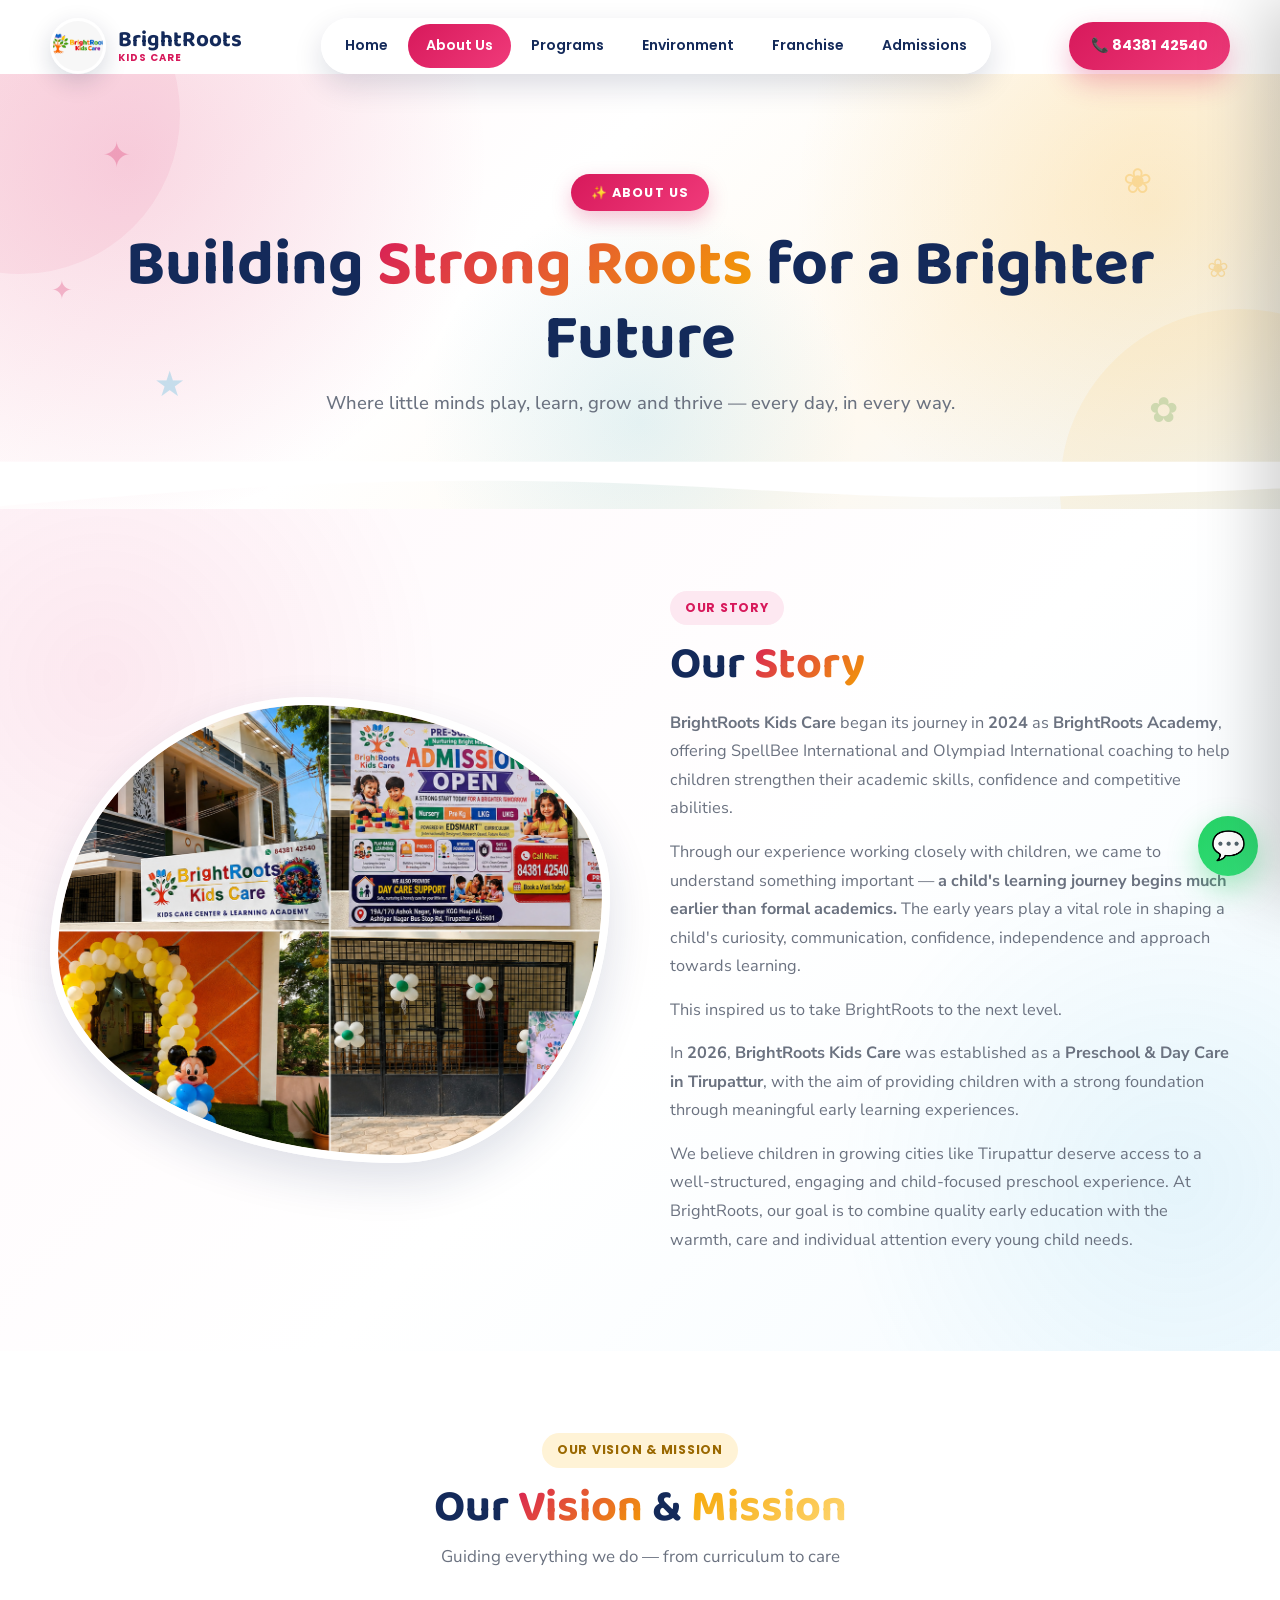
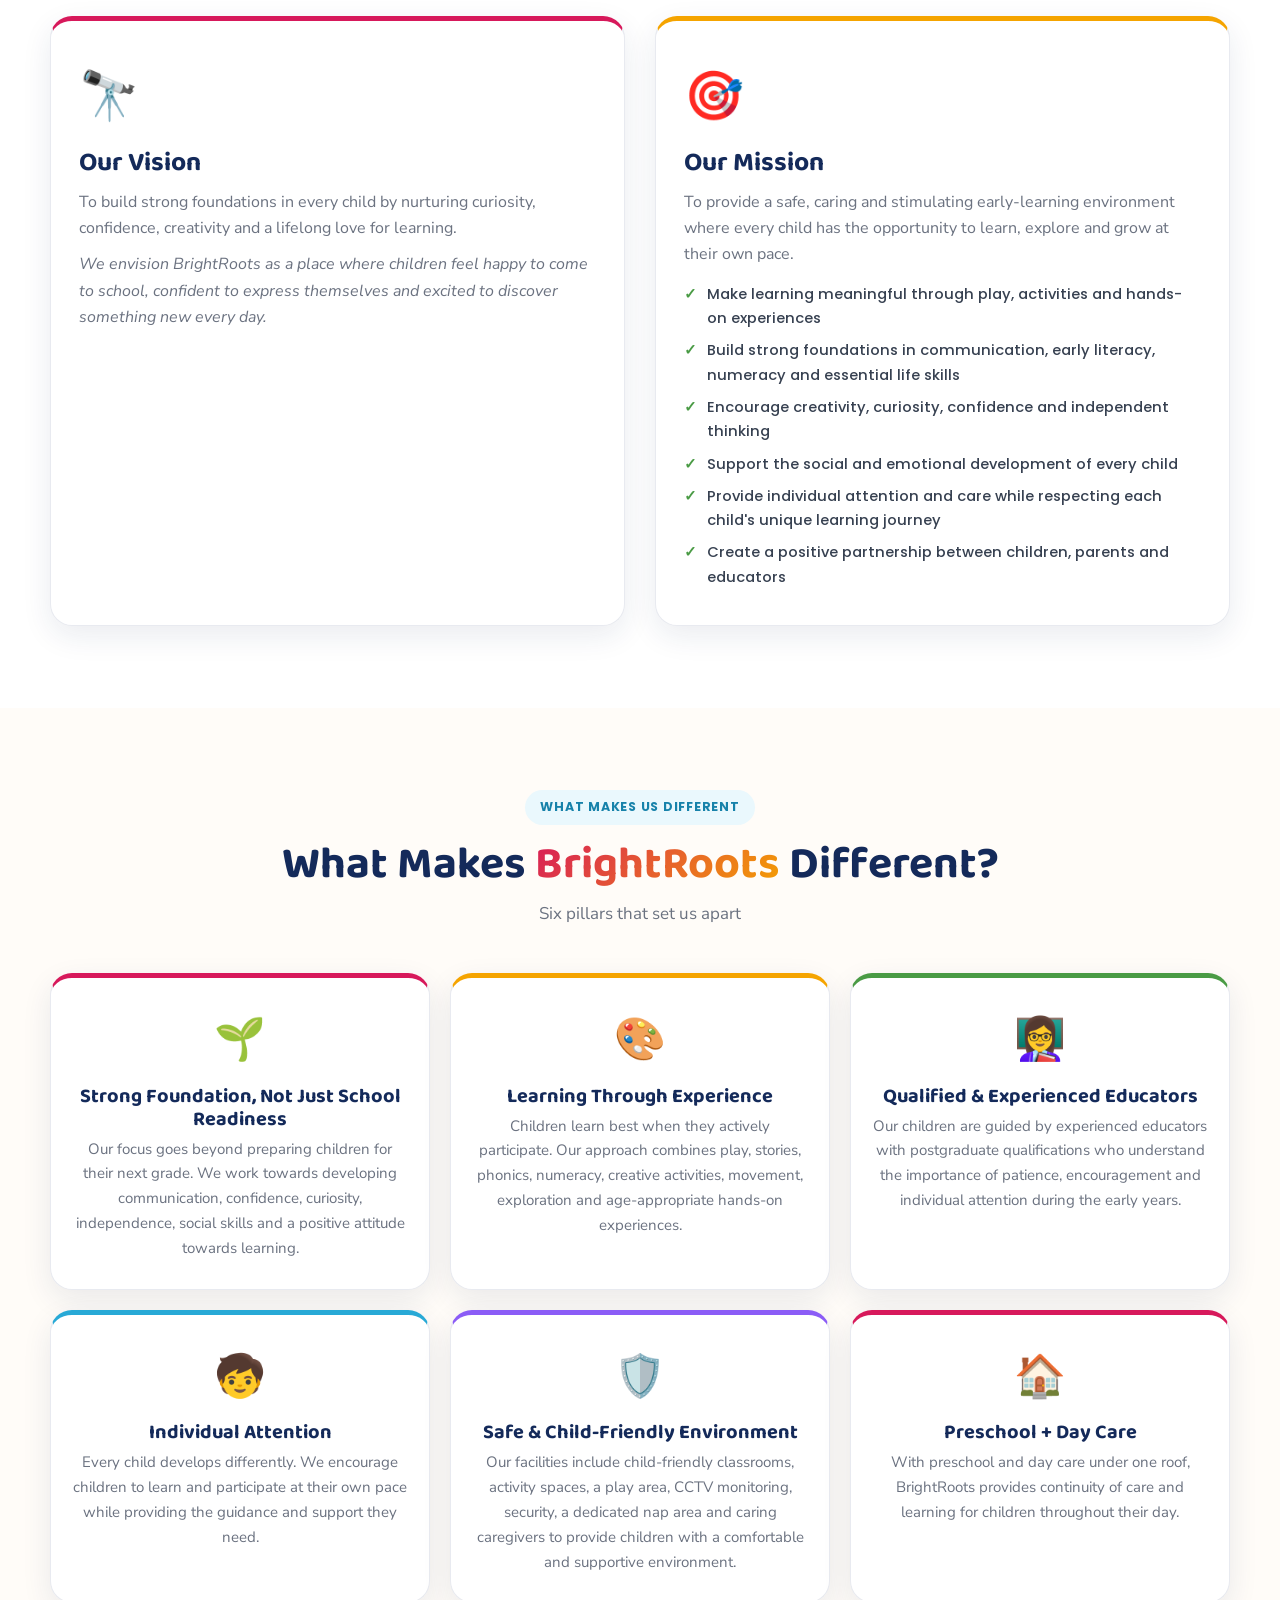
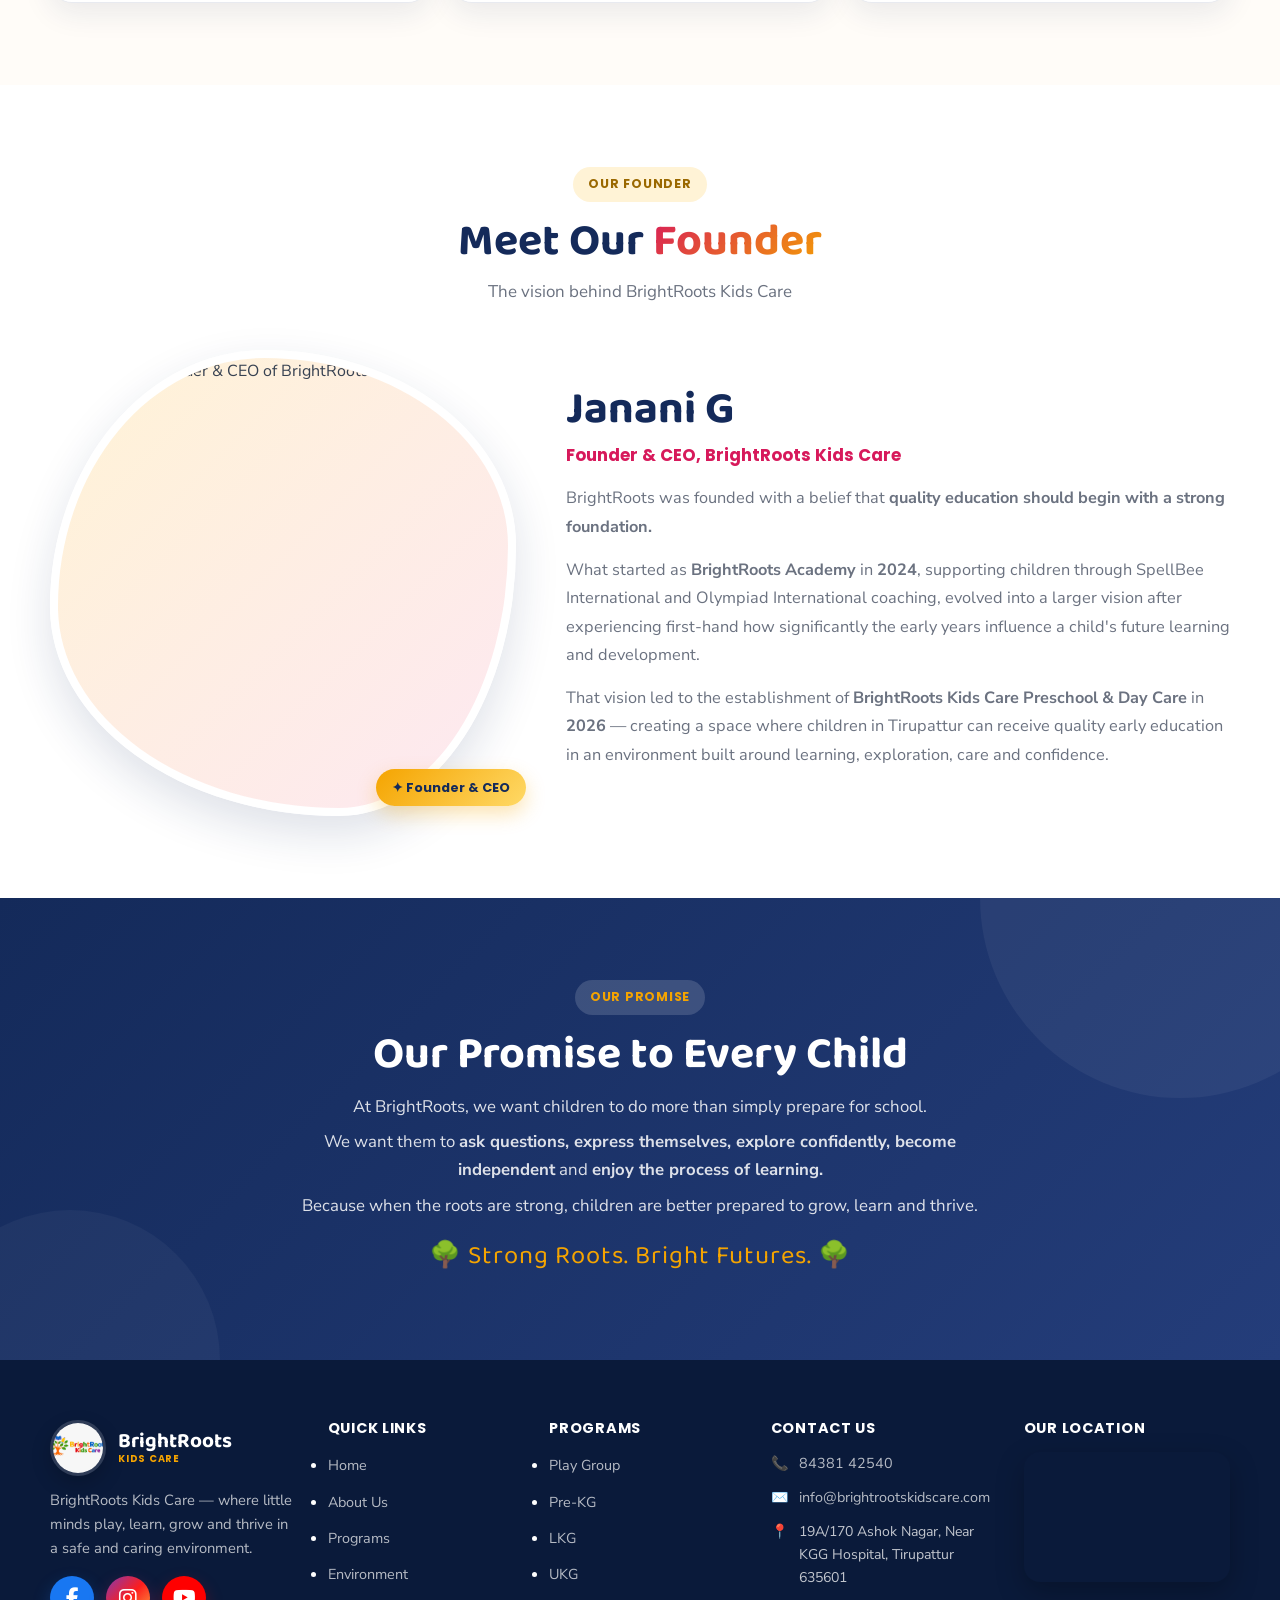
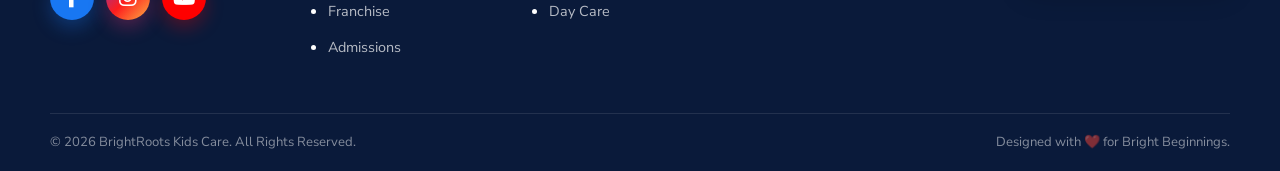
==== about.html @ f635659e "Revise About Us page content and styles Updated the About Us page with enhanced content and styling " ====
<!DOCTYPE html>
<html lang="en">
<head>
    <meta charset="UTF-8" />
    <meta name="viewport" content="width=device-width, initial-scale=1.0" />
    <title>About Us | BrightRoots Kids Care</title>
    <meta name="description" content="Learn about BrightRoots Kids Care — our story, vision, mission, philosophy, values, founder and what makes us different. Preschool & Day Care in Tirupattur." />

    <!-- Font Awesome for social icons -->
    <link rel="stylesheet" href="https://cdnjs.cloudflare.com/ajax/libs/font-awesome/6.5.0/css/all.min.css" />

    <style>
        /* ============================================================
           BRIGHTROOTS KIDS CARE — ABOUT PAGE STYLES
           ============================================================ */

        @import url('https://fonts.googleapis.com/css2?family=Baloo+2:wght@500;600;700;800&family=Nunito+Sans:wght@400;600;700;800&family=Poppins:wght@500;600;700;800&display=swap');

        :root {
            --navy: #142A5A;
            --navy-dark: #0A1A3A;
            --pink: #D7195B;
            --pink-dark: #B01345;
            --pink-glow: #f03a7a;
            --pink-light: #fde8f1;
            --gold: #F5A400;
            --gold-glow: #ffd966;
            --gold-light: #fff3d6;
            --green: #4A9B45;
            --green-glow: #5fd07a;
            --green-light: #e3f7ec;
            --blue: #28A9D6;
            --blue-glow: #5ac8f0;
            --blue-light: #eaf8fd;
            --purple: #8b5cf6;
            --purple-light: #f0e9ff;
            --cream: #FFFCF8;
            --white: #fff;
            --text: #374151;
            --muted: #6B7280;
            --gray-500: #6B7280;
            --line: #E8EAF0;
            --shadow: 0 10px 30px rgba(20, 42, 90, .09);
            --shadow-lg: 0 18px 45px rgba(20, 42, 90, .14);
            --shadow-glow: 0 12px 28px rgba(215, 25, 91, .30);
            --radius: 22px;
            --radius-blob: 46% 54% 38% 62% / 55% 42% 58% 45%;
        }

        * {
            box-sizing: border-box;
            margin: 0;
            padding: 0;
        }
        html {
            scroll-behavior: smooth;
        }
        body {
            font-family: 'Nunito Sans', sans-serif;
            color: var(--text);
            background: #fff;
            line-height: 1.65;
            overflow-x: hidden;
        }
        a {
            color: inherit;
            text-decoration: none;
        }
        img {
            display: block;
            max-width: 100%;
        }
        .container {
            width: min(1180px, calc(100% - 40px));
            margin: auto;
        }
        .text-center {
            text-align: center;
        }

        h1,
        h2,
        h3,
        h4 {
            font-family: 'Baloo 2', cursive;
            color: var(--navy);
            line-height: 1.15;
        }
        h1 {
            font-size: clamp(2.5rem, 5vw, 4.2rem);
        }
        h2 {
            font-size: clamp(2rem, 3.5vw, 3rem);
        }
        h3 {
            font-size: 1.65rem;
        }
        h4 {
            font-size: 1.25rem;
        }
        p {
            color: var(--muted);
        }

        .gradient-text {
            background: linear-gradient(135deg, var(--pink), var(--gold));
            -webkit-background-clip: text;
            background-clip: text;
            color: transparent;
        }
        .gradient-gold {
            background: linear-gradient(135deg, var(--gold), #ffdb7c);
            -webkit-background-clip: text;
            background-clip: text;
            color: transparent;
        }

        /* ============================================================
                   HEADER
                   ============================================================ */
        .header {
            position: relative;
            top: 0;
            left: 0;
            right: 0;
            z-index: 2000;
            padding: 18px 0 0;
            background: transparent;
        }
        .header-inner {
            display: flex;
            align-items: center;
            justify-content: space-between;
            gap: 16px;
        }

        .brand-logo {
            display: flex;
            align-items: center;
            flex-shrink: 0;
            transition: transform .2s ease;
        }
        .brand-logo:hover {
            transform: translateY(-2px);
        }
        .brand-logo img {
            width: 56px;
            height: 56px;
            border-radius: 50%;
            object-fit: cover;
            object-position: center;
            border: 3px solid rgba(255, 255, 255, 0.6);
            box-shadow: 0 8px 24px rgba(6, 24, 61, 0.16);
        }
        .brand-text {
            margin-left: 12px;
            line-height: 1.1;
        }
        .brand-text .main {
            font-family: 'Baloo 2', cursive;
            font-size: 1.4rem;
            font-weight: 700;
            color: var(--navy);
            display: block;
        }
        .brand-text .sub {
            font-family: 'Poppins', sans-serif;
            font-size: .62rem;
            font-weight: 700;
            letter-spacing: .1em;
            text-transform: uppercase;
            color: var(--pink);
            display: block;
        }

        .nav {
            display: flex;
            align-items: center;
            gap: 2px;
            background: rgba(255, 255, 255, .96);
            border-radius: 999px;
            padding: 6px;
            box-shadow: 0 12px 30px rgba(6, 24, 61, .14);
        }
        .nav a {
            padding: 10px 18px;
            border-radius: 999px;
            font-family: 'Poppins', sans-serif;
            font-size: .88rem;
            font-weight: 600;
            color: var(--navy);
            transition: .2s ease;
        }
        .nav a:hover {
            color: var(--pink);
        }
        .nav a.active {
            background: linear-gradient(135deg, var(--pink), var(--pink-glow));
            color: #fff;
        }

        .header-phone {
            display: inline-flex;
            align-items: center;
            gap: 8px;
            background: linear-gradient(135deg, var(--pink), var(--pink-glow));
            color: #fff;
            padding: 12px 22px;
            border-radius: 999px;
            font-family: 'Poppins', sans-serif;
            font-weight: 700;
            font-size: .9rem;
            box-shadow: var(--shadow-glow);
            flex-shrink: 0;
            transition: .2s ease;
        }
        .header-phone:hover {
            transform: translateY(-2px);
        }

        .menu-toggle {
            display: none;
            width: 52px;
            height: 52px;
            border: none;
            border-radius: 50%;
            background: linear-gradient(135deg, var(--pink), var(--pink-glow));
            color: #fff;
            cursor: pointer;
            font-size: 24px;
            line-height: 1;
            box-shadow: var(--shadow-glow);
            flex-shrink: 0;
        }

        .mobile-backdrop {
            position: fixed;
            inset: 0;
            background: rgba(6, 18, 45, .6);
            z-index: 2090;
            display: none;
        }
        .mobile-backdrop.open {
            display: block;
        }

        .mobile-menu {
            position: fixed;
            top: 0;
            right: 0;
            bottom: 0;
            width: min(330px, 88vw);
            background: #fff;
            z-index: 2100;
            padding: 32px 24px;
            transform: translateX(100%);
            transition: transform .35s cubic-bezier(.22, .68, 0, 1);
            box-shadow: -20px 0 60px rgba(0, 0, 0, .18);
            overflow-y: auto;
        }
        .mobile-menu.open {
            transform: translateX(0);
        }
        .mobile-close {
            position: absolute;
            top: 16px;
            right: 16px;
            width: 40px;
            height: 40px;
            border: none;
            border-radius: 50%;
            background: #f0f2f7;
            color: var(--navy);
            cursor: pointer;
            font-size: 18px;
        }
        .mobile-logo {
            text-align: center;
            padding: 6px 0 22px;
        }
        .mobile-logo img {
            width: 70px;
            height: 70px;
            border-radius: 50%;
            object-fit: cover;
            margin: 0 auto;
            border: 3px solid var(--pink-light);
            box-shadow: 0 8px 20px rgba(6, 24, 61, .12);
        }
        .mobile-menu>a {
            display: block;
            padding: 14px 4px;
            border-bottom: 1px solid #edf0f4;
            font-family: 'Poppins', sans-serif;
            font-weight: 600;
            color: var(--navy);
        }
        .mobile-menu>a:hover,
        .mobile-menu>a.active {
            color: var(--pink);
        }
        .mobile-actions {
            display: grid;
            gap: 12px;
            margin-top: 28px;
        }
        .mobile-actions a {
            display: block;
            text-align: center;
            border-radius: 999px;
            padding: 14px 15px;
            color: #fff !important;
            background: linear-gradient(135deg, var(--pink), var(--pink-glow));
            font-family: 'Poppins', sans-serif;
            font-weight: 700;
        }
        .mobile-actions a.whatsapp {
            background: linear-gradient(135deg, var(--green), var(--green-glow));
        }

        /* ============================================================
                   PAGE BANNER — COLORFUL HERO
                   ============================================================ */
        .page-banner {
            position: relative;
            overflow: hidden;
            padding: 100px 0 90px;
            text-align: center;
            background:
                radial-gradient(circle at 10% 20%, rgba(215, 25, 91, .15), transparent 30%),
                radial-gradient(circle at 90% 30%, rgba(245, 164, 0, .18), transparent 30%),
                radial-gradient(circle at 50% 80%, rgba(40, 169, 214, .12), transparent 30%),
                linear-gradient(135deg, #fff5f7 0%, #fff 40%, #fef9f0 70%, #f0f8ff 100%);
        }
        .page-banner:before,
        .page-banner:after {
            content: "";
            position: absolute;
            border-radius: 50%;
            pointer-events: none;
        }
        .page-banner:before {
            width: 320px;
            height: 320px;
            background: rgba(215, 25, 91, .06);
            left: -140px;
            top: -120px;
        }
        .page-banner:after {
            width: 360px;
            height: 360px;
            background: rgba(245, 164, 0, .07);
            right: -140px;
            bottom: -160px;
        }

        .page-banner .deco {
            position: absolute;
            font-size: 2.2rem;
            opacity: .25;
            z-index: 0;
            pointer-events: none;
            animation: float-deco 6s ease-in-out infinite;
        }
        .page-banner .deco.d1 {
            top: 12%;
            left: 8%;
            color: var(--pink);
            animation-delay: 0s;
        }
        .page-banner .deco.d2 {
            top: 18%;
            right: 10%;
            color: var(--gold);
            animation-delay: 1.2s;
        }
        .page-banner .deco.d3 {
            bottom: 22%;
            left: 12%;
            color: var(--blue);
            animation-delay: 2.4s;
        }
        .page-banner .deco.d4 {
            bottom: 16%;
            right: 8%;
            color: var(--green);
            animation-delay: 0.8s;
        }
        .page-banner .deco.d5 {
            top: 45%;
            left: 4%;
            color: var(--pink);
            animation-delay: 1.8s;
            font-size: 1.6rem;
        }
        .page-banner .deco.d6 {
            top: 40%;
            right: 4%;
            color: var(--gold);
            animation-delay: 3s;
            font-size: 1.6rem;
        }

        @keyframes float-deco {
            0%,
            100% {
                transform: translateY(0) rotate(0deg);
            }
            50% {
                transform: translateY(-18px) rotate(8deg);
            }
        }

        .page-banner .container {
            position: relative;
            z-index: 1;
        }

        .page-banner .eyebrow {
            display: inline-block;
            padding: 8px 20px;
            border-radius: 999px;
            background: linear-gradient(135deg, var(--pink), var(--pink-glow));
            color: #fff;
            font-family: 'Poppins', sans-serif;
            font-size: .8rem;
            font-weight: 700;
            letter-spacing: .08em;
            text-transform: uppercase;
            margin-bottom: 18px;
            box-shadow: 0 8px 20px rgba(215, 25, 91, .25);
        }

        .page-banner h1 {
            margin-bottom: 12px;
            color: var(--navy);
        }
        .page-banner h1 .gradient-text {
            background: linear-gradient(135deg, var(--pink), var(--gold));
            -webkit-background-clip: text;
            background-clip: text;
            color: transparent;
        }
        .page-banner .banner-subtitle {
            font-size: 1.15rem;
            color: var(--muted);
            max-width: 650px;
            margin: 0 auto;
            font-weight: 500;
        }

        .page-banner .banner-shape {
            position: absolute;
            bottom: 0;
            left: 0;
            right: 0;
            line-height: 0;
            z-index: 1;
        }
        .page-banner .banner-shape svg {
            width: 100%;
            height: 50px;
            display: block;
        }

        /* ============================================================
                   SECTION UTILITIES
                   ============================================================ */
        .section-padding {
            padding: 82px 0;
        }
        .bg-cream {
            background: var(--cream);
        }
        .bg-navy {
            background: var(--navy);
            color: #fff;
        }
        .bg-navy h2 {
            color: #fff;
        }
        .bg-navy p {
            color: rgba(255, 255, 255, .75);
        }

        .eyebrow {
            display: inline-block;
            padding: 7px 15px;
            border-radius: 999px;
            background: var(--pink-light);
            color: var(--pink);
            font-family: 'Poppins', sans-serif;
            font-size: .78rem;
            font-weight: 700;
            letter-spacing: .06em;
            text-transform: uppercase;
            margin-bottom: 14px;
        }
        .eyebrow.gold {
            background: var(--gold-light);
            color: #9a6800;
        }
        .eyebrow.green {
            background: var(--green-light);
            color: #3d8239;
        }
        .eyebrow.blue {
            background: var(--blue-light);
            color: #1782aa;
        }
        .eyebrow.purple {
            background: var(--purple-light);
            color: #7c3aed;
        }
        .eyebrow.on-dark {
            background: rgba(255, 255, 255, .15);
            color: var(--gold);
        }

        .section-title {
            text-align: center;
            max-width: 780px;
            margin: 0 auto 45px;
        }
        .section-title p {
            margin-top: 10px;
            font-size: 1.06rem;
        }

        /* ============================================================
                   BUTTONS
                   ============================================================ */
        .btn {
            display: inline-flex;
            align-items: center;
            justify-content: center;
            gap: 8px;
            min-height: 50px;
            padding: 12px 28px;
            border: 0;
            border-radius: 999px;
            font-family: 'Poppins', sans-serif;
            font-weight: 700;
            cursor: pointer;
            transition: transform .2s ease, box-shadow .2s ease;
        }
        .btn:hover {
            transform: translateY(-2px);
        }
        .btn-primary {
            background: linear-gradient(135deg, var(--pink), var(--pink-glow));
            color: #fff;
            box-shadow: 0 10px 25px rgba(215, 25, 91, .28);
        }
        .btn-primary:hover {
            box-shadow: 0 16px 35px rgba(215, 25, 91, .38);
        }
        .btn-white {
            background: #fff;
            color: var(--navy);
            box-shadow: 0 8px 20px rgba(0, 0, 0, .08);
        }
        .btn-white:hover {
            box-shadow: 0 14px 30px rgba(0, 0, 0, .14);
        }

        /* ============================================================
                   OUR STORY
                   ============================================================ */
        .about-story {
            background:
                radial-gradient(circle at 8% 20%, rgba(215, 25, 91, .08), transparent 25%),
                radial-gradient(circle at 92% 80%, rgba(40, 169, 214, .09), transparent 25%),
                linear-gradient(135deg, #fff8fb 0%, #fff 55%, #f4fbff 100%);
        }

        .about-story .grid {
            display: grid;
            grid-template-columns: 1fr 1fr;
            gap: 60px;
            align-items: center;
        }

        .blob-frame {
            position: relative;
            border-radius: var(--radius-blob);
            overflow: hidden;
            box-shadow: var(--shadow-lg);
            border: 8px solid #fff;
            background: linear-gradient(135deg, var(--pink-light), var(--gold-light));
        }
        .blob-frame img {
            width: 100%;
            height: 450px;
            object-fit: cover;
            border-radius: var(--radius-blob);
        }

        .about-story .content h2 {
            margin-bottom: 18px;
        }
        .about-story .content p {
            margin-bottom: 15px;
            font-size: 1.02rem;
            line-height: 1.75;
        }

        /* ============================================================
                   VISION & MISSION
                   ============================================================ */
        .vision-mission-grid {
            display: grid;
            grid-template-columns: 1fr 1fr;
            gap: 30px;
            margin-top: 10px;
        }
        .vision-card,
        .mission-card {
            background: #fff;
            border: 1px solid var(--line);
            border-radius: var(--radius);
            padding: 36px 28px;
            box-shadow: var(--shadow);
            transition: transform .25s ease, box-shadow .25s ease;
        }
        .vision-card:hover,
        .mission-card:hover {
            transform: translateY(-5px);
            box-shadow: var(--shadow-lg);
        }
        .vision-card {
            border-top: 5px solid var(--pink);
        }
        .mission-card {
            border-top: 5px solid var(--gold);
        }
        .vision-card .icon,
        .mission-card .icon {
            font-size: 3rem;
            margin-bottom: 12px;
        }
        .vision-card h3,
        .mission-card h3 {
            margin-bottom: 10px;
        }
        .vision-card p,
        .mission-card p {
            font-size: 1rem;
        }

        .mission-list {
            list-style: none;
            margin-top: 14px;
            display: grid;
            gap: 8px;
        }
        .mission-list li {
            display: flex;
            align-items: flex-start;
            gap: 10px;
            font-family: 'Poppins', sans-serif;
            font-weight: 500;
            font-size: .92rem;
            color: var(--text);
        }
        .mission-list li .check {
            color: var(--green);
            font-weight: 700;
            flex-shrink: 0;
        }

        /* ============================================================
                   WHAT MAKES US DIFFERENT
                   ============================================================ */
        .diff-grid {
            display: grid;
            grid-template-columns: repeat(3, 1fr);
            gap: 20px;
        }
        .diff-card {
            background: #fff;
            border: 1px solid var(--line);
            border-radius: var(--radius);
            padding: 28px 22px;
            text-align: center;
            box-shadow: var(--shadow);
            transition: transform .25s ease, box-shadow .25s ease;
        }
        .diff-card:hover {
            transform: translateY(-5px);
            box-shadow: var(--shadow-lg);
        }
        .diff-card .icon {
            font-size: 2.6rem;
            margin-bottom: 10px;
        }
        .diff-card h4 {
            margin-bottom: 6px;
        }
        .diff-card p {
            font-size: .94rem;
        }
        .diff-card:nth-child(1) {
            border-top: 5px solid var(--pink);
        }
        .diff-card:nth-child(2) {
            border-top: 5px solid var(--gold);
        }
        .diff-card:nth-child(3) {
            border-top: 5px solid var(--green);
        }
        .diff-card:nth-child(4) {
            border-top: 5px solid var(--blue);
        }
        .diff-card:nth-child(5) {
            border-top: 5px solid var(--purple);
        }
        .diff-card:nth-child(6) {
            border-top: 5px solid var(--pink);
        }

        /* ============================================================
                   FOUNDER
                   ============================================================ */
        .founder-grid {
            display: grid;
            grid-template-columns: 1fr 2fr;
            gap: 50px;
            align-items: center;
        }
        .founder-photo {
            position: relative;
        }
        .founder-photo .blob-frame {
            border-radius: var(--radius-blob);
            overflow: hidden;
            border: 8px solid #fff;
            box-shadow: var(--shadow-lg);
            background: linear-gradient(135deg, var(--gold-light), var(--pink-light));
        }
        .founder-photo .blob-frame img {
            width: 100%;
            aspect-ratio: 1;
            object-fit: cover;
            border-radius: var(--radius-blob);
        }
        .founder-photo .founder-badge {
            position: absolute;
            bottom: 10px;
            right: -10px;
            background: linear-gradient(135deg, var(--gold), var(--gold-glow));
            color: var(--navy);
            padding: 8px 16px;
            border-radius: 999px;
            font-family: 'Poppins', sans-serif;
            font-weight: 700;
            font-size: .8rem;
            box-shadow: 0 8px 20px rgba(245, 164, 0, .3);
        }
        .founder-info h2 {
            margin-bottom: 6px;
        }
        .founder-info .founder-title {
            font-family: 'Poppins', sans-serif;
            font-weight: 700;
            color: var(--pink);
            font-size: 1.05rem;
            margin-bottom: 14px;
        }
        .founder-info p {
            font-size: 1.02rem;
            line-height: 1.75;
            margin-bottom: 14px;
        }

        /* ============================================================
                   OUR PROMISE
                   ============================================================ */
        .promise-section {
            background: linear-gradient(135deg, var(--navy), #243d7a);
            color: #fff;
            text-align: center;
            position: relative;
            overflow: hidden;
        }
        .promise-section:before {
            content: "";
            position: absolute;
            width: 400px;
            height: 400px;
            border-radius: 50%;
            background: rgba(255, 255, 255, .05);
            top: -200px;
            right: -100px;
        }
        .promise-section:after {
            content: "";
            position: absolute;
            width: 300px;
            height: 300px;
            border-radius: 50%;
            background: rgba(255, 255, 255, .04);
            bottom: -150px;
            left: -80px;
        }
        .promise-section .container {
            position: relative;
            z-index: 1;
        }
        .promise-section h2 {
            color: #fff;
            margin-bottom: 12px;
        }
        .promise-section p {
            color: rgba(255, 255, 255, .85);
            max-width: 700px;
            margin: 0 auto 8px;
            font-size: 1.05rem;
        }
        .promise-section .promise-tagline {
            font-family: 'Baloo 2', cursive;
            font-size: 1.6rem;
            color: var(--gold);
            margin-top: 16px;
            letter-spacing: .04em;
        }
        .promise-section .promise-tagline span {
            display: inline-block;
        }

        /* ============================================================
                   FOOTER
                   ============================================================ */
        .footer {
            background: var(--navy-dark);
            color: #fff;
            padding: 60px 0 0;
        }
        .footer-grid {
            display: grid;
            grid-template-columns: 1.3fr 1fr 1fr 1.1fr 1.1fr;
            gap: 34px;
        }
        .footer-logo-wrap {
            display: inline-flex;
            align-items: center;
            gap: 12px;
            margin-bottom: 12px;
        }
        .footer-logo-wrap img {
            width: 56px;
            height: 56px;
            border-radius: 50%;
            object-fit: cover;
            border: 3px solid rgba(255, 255, 255, 0.15);
            box-shadow: 0 8px 20px rgba(0, 0, 0, 0.2);
        }
        .footer-logo-wrap .footer-brand-text {
            line-height: 1.1;
        }
        .footer-logo-wrap .footer-brand-text .main {
            font-family: 'Baloo 2', cursive;
            font-size: 1.3rem;
            font-weight: 700;
            color: #fff;
            display: block;
        }
        .footer-logo-wrap .footer-brand-text .sub {
            font-family: 'Poppins', sans-serif;
            font-size: .6rem;
            font-weight: 700;
            letter-spacing: .08em;
            text-transform: uppercase;
            color: var(--gold);
            display: block;
        }
        .footer-brand p {
            color: rgba(255, 255, 255, .7);
            font-size: .92rem;
            margin-bottom: 16px;
            max-width: 300px;
        }
        .footer-social {
            display: flex;
            gap: 12px;
            margin-top: 12px;
        }
        .footer-social a {
            width: 44px;
            height: 44px;
            display: flex;
            align-items: center;
            justify-content: center;
            border-radius: 50%;
            color: #fff;
            font-size: 20px;
            transition: transform .25s ease, box-shadow .25s ease;
        }
        .footer-social .facebook {
            background: #1877f2;
            box-shadow: 0 8px 18px rgba(24, 119, 242, .30);
        }
        .footer-social .instagram {
            background: linear-gradient(135deg, #833ab4, #fd1d1d, #fcb045);
            box-shadow: 0 8px 18px rgba(225, 48, 108, .30);
        }
        .footer-social .youtube {
            background: #ff0000;
            box-shadow: 0 8px 18px rgba(255, 0, 0, .28);
        }
        .footer-social a:hover {
            transform: translateY(-4px) scale(1.05);
        }
        .footer-social .facebook:hover {
            box-shadow: 0 12px 25px rgba(24, 119, 242, .45);
        }
        .footer-social .instagram:hover {
            box-shadow: 0 12px 25px rgba(225, 48, 108, .45);
        }
        .footer-social .youtube:hover {
            box-shadow: 0 12px 25px rgba(255, 0, 0, .40);
        }

        .footer h4 {
            color: #fff;
            font-family: 'Poppins', sans-serif;
            font-size: .9rem;
            text-transform: uppercase;
            letter-spacing: .05em;
            margin-bottom: 16px;
        }
        .footer ul li {
            margin-bottom: 10px;
        }
        .footer ul li a {
            color: rgba(255, 255, 255, .7);
            font-size: .9rem;
            transition: .2s ease;
        }
        .footer ul li a:hover {
            color: var(--gold);
        }
        .footer-contact li {
            display: flex;
            gap: 10px;
            align-items: flex-start;
            color: rgba(255, 255, 255, .75);
            font-size: .88rem;
            margin-bottom: 12px;
        }
        .footer-contact li a {
            color: rgba(255, 255, 255, .85);
        }
        .footer-contact .ic {
            color: var(--gold);
            flex-shrink: 0;
        }
        .footer-map {
            border-radius: 16px;
            overflow: hidden;
            box-shadow: 0 10px 28px rgba(0, 0, 0, .25);
        }
        .footer-map iframe {
            width: 100%;
            height: 130px;
            border: 0;
            display: block;
            filter: grayscale(.12);
        }
        .footer-bottom {
            margin-top: 42px;
            padding: 18px 0;
            border-top: 1px solid rgba(255, 255, 255, .10);
            display: flex;
            justify-content: space-between;
            flex-wrap: wrap;
            gap: 8px;
        }
        .footer-bottom p {
            color: rgba(255, 255, 255, .5);
            font-size: .82rem;
        }

        /* ============================================================
                   STICKY BAR & WHATSAPP FLOAT
                   ============================================================ */
        .sticky-bar {
            display: none;
            position: fixed;
            left: 0;
            right: 0;
            bottom: 0;
            z-index: 1900;
            background: rgba(255, 255, 255, .98);
            border-top: 1px solid #e5e8ee;
            box-shadow: 0 -8px 28px rgba(6, 24, 61, .10);
        }
        .sticky-grid {
            display: grid;
            grid-template-columns: repeat(3, 1fr);
        }
        .sticky-grid a {
            display: flex;
            flex-direction: column;
            align-items: center;
            justify-content: center;
            min-height: 66px;
            font-size: .7rem;
            font-family: 'Poppins', sans-serif;
            font-weight: 700;
            color: var(--navy);
        }
        .sticky-grid a span {
            font-size: 22px;
            line-height: 1.2;
        }
        .sticky-grid a.whatsapp {
            color: #16a34a;
        }

        .whatsapp-float {
            position: fixed;
            right: 22px;
            bottom: 24px;
            width: 60px;
            height: 60px;
            border-radius: 50%;
            display: flex;
            align-items: center;
            justify-content: center;
            background: linear-gradient(135deg, #25d366, #34e07a);
            color: #fff;
            font-size: 28px;
            z-index: 1950;
            box-shadow: 0 12px 30px rgba(37, 211, 102, .38);
            transition: .25s ease;
        }
        .whatsapp-float:hover {
            transform: scale(1.08);
        }

        /* ============================================================
                   SCROLL ANIMATIONS
                   ============================================================ */
        .scroll-animate {
            opacity: 0;
            transform: translateY(30px);
            transition: opacity .7s ease, transform .7s ease;
        }
        .scroll-animate.visible {
            opacity: 1;
            transform: translateY(0);
        }

        /* ============================================================
                   RESPONSIVE
                   ============================================================ */
        @media (max-width: 1100px) {
            .footer-grid {
                grid-template-columns: 1fr 1fr 1fr;
            }
            .diff-grid {
                grid-template-columns: repeat(2, 1fr);
            }
        }

        @media (max-width: 900px) {
            .nav {
                display: none;
            }
            .menu-toggle {
                display: flex;
                align-items: center;
                justify-content: center;
            }
            .header .container {
                justify-content: space-between;
            }
            .header-phone {
                display: none;
            }

            .about-story .grid {
                grid-template-columns: 1fr;
                gap: 35px;
            }
            .vision-mission-grid {
                grid-template-columns: 1fr;
            }
            .founder-grid {
                grid-template-columns: 1fr;
                gap: 30px;
                text-align: center;
            }
            .founder-photo .blob-frame {
                max-width: 320px;
                margin: 0 auto;
            }
            .founder-photo .founder-badge {
                right: 20px;
                bottom: 20px;
            }
            .diff-grid {
                grid-template-columns: 1fr 1fr;
            }
            .footer-grid {
                grid-template-columns: 1fr 1fr;
            }
            .page-banner .deco {
                display: none;
            }
        }

        @media (max-width: 760px) {
            .container {
                width: min(100% - 28px, 600px);
            }
            .page-banner {
                padding: 75px 0 60px;
            }
            .page-banner h1 {
                font-size: 2.2rem;
            }
            .section-padding {
                padding: 60px 0;
            }
            .section-title h2 {
                font-size: 2rem;
            }
            .blob-frame img {
                height: 280px;
            }
            .diff-grid {
                grid-template-columns: 1fr;
            }
            .footer-grid {
                grid-template-columns: 1fr;
                gap: 28px;
            }
            .footer {
                padding-bottom: 90px;
            }
            .whatsapp-float {
                right: 15px;
                bottom: 78px;
                width: 52px;
                height: 52px;
                font-size: 22px;
            }
            .sticky-bar {
                display: block;
            }
            .footer-brand p {
                max-width: 100%;
            }
            .promise-section .promise-tagline {
                font-size: 1.3rem;
            }
            .founder-photo .blob-frame {
                max-width: 260px;
            }
            .founder-info .founder-title {
                font-size: .95rem;
            }
        }

        @media (max-width: 430px) {
            .container {
                width: calc(100% - 22px);
            }
            .page-banner {
                padding: 70px 0 55px;
            }
            .page-banner h1 {
                font-size: 1.9rem;
            }
            .section-padding {
                padding: 50px 0;
            }
            .mobile-menu {
                width: 90vw;
            }
            .about-story .content p {
                font-size: .95rem;
            }
            .vision-card,
            .mission-card {
                padding: 24px 18px;
            }
            .diff-card {
                padding: 22px 16px;
            }
        }

        @media (prefers-reduced-motion: reduce) {
            html {
                scroll-behavior: auto;
            }
            *,
            *::before,
            *::after {
                transition: none !important;
                animation: none !important;
            }
        }
    </style>
</head>
<body>

    <!-- ============================================================
    HEADER
    ============================================================ -->
    <header class="header" id="header">
        <div class="container header-inner">
            <a href="index.html" class="brand-logo" aria-label="BrightRoots Kids Care Home">
                <img src="images/kidslogo.jpg" alt="BrightRoots Kids Care" />
                <span class="brand-text">
                    <span class="main">BrightRoots</span>
                    <span class="sub">Kids Care</span>
                </span>
            </a>

            <nav class="nav" aria-label="Main navigation">
                <a href="index.html">Home</a>
                <a href="about.html" class="active">About Us</a>
                <a href="programs.html">Programs</a>
                <a href="environment.html">Environment</a>
                <a href="franchise.html">Franchise</a>
                <a href="admissions.html#contact">Admissions</a>
            </nav>

            <a class="header-phone" href="tel:918438142540">📞 84381 42540</a>

            <button class="menu-toggle" id="menuToggle" type="button" aria-label="Open menu" aria-expanded="false">☰</button>
        </div>
    </header>

    <!-- ============================================================
    MOBILE MENU
    ============================================================ -->
    <div class="mobile-backdrop" id="mobileBackdrop"></div>
    <aside class="mobile-menu" id="mobileMenu" aria-hidden="true">
        <button class="mobile-close" id="closeMenu" type="button" aria-label="Close menu">✕</button>
        <div class="mobile-logo">
            <img src="images/kidslogo.jpg" alt="BrightRoots Kids Care" />
        </div>
        <a href="index.html">Home</a>
        <a href="about.html" class="active">About Us</a>
        <a href="programs.html">Programs</a>
        <a href="environment.html">Environment</a>
        <a href="franchise.html">Franchise</a>
        <a href="admissions.html#contact">Admissions</a>
        <div class="mobile-actions">
            <a href="admissions.html">📅 Enquire Now</a>
            <a class="whatsapp" href="https://wa.me/918438142540?text=Hello%20BrightRoots%20Kids%20Care%2C%20I%20would%20like%20to%20know%20more%20about%20admission%20for%20my%20child." target="_blank" rel="noopener">💬 WhatsApp Us</a>
        </div>
    </aside>

    <!-- ============================================================
    PAGE BANNER — COLORFUL HERO
    ============================================================ -->
    <section class="page-banner">
        <span class="deco d1">✦</span>
        <span class="deco d2">❀</span>
        <span class="deco d3">★</span>
        <span class="deco d4">✿</span>
        <span class="deco d5">✦</span>
        <span class="deco d6">❀</span>

        <div class="container">
            <span class="eyebrow">✨ About Us</span>
            <h1>Building <span class="gradient-text">Strong Roots</span> for a Brighter Future</h1>
            <p class="banner-subtitle">Where little minds play, learn, grow and thrive — every day, in every way.</p>
        </div>

        <div class="banner-shape">
            <svg viewBox="0 0 1440 50" fill="none" xmlns="http://www.w3.org/2000/svg">
                <path d="M0 50L60 45C120 40 240 30 360 25C480 20 600 20 720 25C840 30 960 40 1080 40C1200 40 1320 35 1380 32.5L1440 30V0H0V50Z" fill="#fff" />
            </svg>
        </div>
    </section>

    <!-- ============================================================
    OUR STORY
    ============================================================ -->
    <section class="section-padding about-story">
        <div class="container">
            <div class="grid">
                <div class="blob-frame scroll-animate">
                    <img src="images/home7.jpg" alt="BrightRoots Kids Care Story" loading="lazy" />
                </div>
                <div class="content scroll-animate">
                    <span class="eyebrow">Our Story</span>
                    <h2>Our <span class="gradient-text">Story</span></h2>
                    <p><strong>BrightRoots Kids Care</strong> began its journey in <strong>2024</strong> as <strong>BrightRoots Academy</strong>, offering SpellBee International and Olympiad International coaching to help children strengthen their academic skills, confidence and competitive abilities.</p>
                    <p>Through our experience working closely with children, we came to understand something important — <strong>a child's learning journey begins much earlier than formal academics.</strong> The early years play a vital role in shaping a child's curiosity, communication, confidence, independence and approach towards learning.</p>
                    <p>This inspired us to take BrightRoots to the next level.</p>
                    <p>In <strong>2026</strong>, <strong>BrightRoots Kids Care</strong> was established as a <strong>Preschool &amp; Day Care in Tirupattur</strong>, with the aim of providing children with a strong foundation through meaningful early learning experiences.</p>
                    <p>We believe children in growing cities like Tirupattur deserve access to a well-structured, engaging and child-focused preschool experience. At BrightRoots, our goal is to combine quality early education with the warmth, care and individual attention every young child needs.</p>
                </div>
            </div>
        </div>
    </section>

    <!-- ============================================================
    VISION & MISSION
    ============================================================ -->
    <section class="section-padding">
        <div class="container">
            <div class="section-title scroll-animate">
                <span class="eyebrow gold">Our Vision &amp; Mission</span>
                <h2>Our <span class="gradient-text">Vision</span> &amp; <span class="gradient-gold">Mission</span></h2>
                <p>Guiding everything we do — from curriculum to care</p>
            </div>

            <div class="vision-mission-grid">
                <!-- Vision -->
                <div class="vision-card scroll-animate" data-delay="100">
                    <div class="icon">🔭</div>
                    <h3>Our Vision</h3>
                    <p>To build strong foundations in every child by nurturing curiosity, confidence, creativity and a lifelong love for learning.</p>
                    <p style="margin-top:10px;font-style:italic;color:var(--muted);">We envision BrightRoots as a place where children feel happy to come to school, confident to express themselves and excited to discover something new every day.</p>
                </div>

                <!-- Mission -->
                <div class="mission-card scroll-animate" data-delay="150">
                    <div class="icon">🎯</div>
                    <h3>Our Mission</h3>
                    <p>To provide a safe, caring and stimulating early-learning environment where every child has the opportunity to learn, explore and grow at their own pace.</p>
                    <ul class="mission-list">
                        <li><span class="check">✓</span> Make learning meaningful through play, activities and hands-on experiences</li>
                        <li><span class="check">✓</span> Build strong foundations in communication, early literacy, numeracy and essential life skills</li>
                        <li><span class="check">✓</span> Encourage creativity, curiosity, confidence and independent thinking</li>
                        <li><span class="check">✓</span> Support the social and emotional development of every child</li>
                        <li><span class="check">✓</span> Provide individual attention and care while respecting each child's unique learning journey</li>
                        <li><span class="check">✓</span> Create a positive partnership between children, parents and educators</li>
                    </ul>
                </div>
            </div>
        </div>
    </section>

    <!-- ============================================================
    WHAT MAKES BRIGHTROOTS DIFFERENT
    ============================================================ -->
    <section class="section-padding bg-cream">
        <div class="container">
            <div class="section-title scroll-animate">
                <span class="eyebrow blue">What Makes Us Different</span>
                <h2>What Makes <span class="gradient-text">BrightRoots</span> Different?</h2>
                <p>Six pillars that set us apart</p>
            </div>

            <div class="diff-grid">
                <div class="diff-card scroll-animate" data-delay="100">
                    <div class="icon">🌱</div>
                    <h4>Strong Foundation, Not Just School Readiness</h4>
                    <p>Our focus goes beyond preparing children for their next grade. We work towards developing communication, confidence, curiosity, independence, social skills and a positive attitude towards learning.</p>
                </div>

                <div class="diff-card scroll-animate" data-delay="150">
                    <div class="icon">🎨</div>
                    <h4>Learning Through Experience</h4>
                    <p>Children learn best when they actively participate. Our approach combines play, stories, phonics, numeracy, creative activities, movement, exploration and age-appropriate hands-on experiences.</p>
                </div>

                <div class="diff-card scroll-animate" data-delay="200">
                    <div class="icon">👩‍🏫</div>
                    <h4>Qualified &amp; Experienced Educators</h4>
                    <p>Our children are guided by experienced educators with postgraduate qualifications who understand the importance of patience, encouragement and individual attention during the early years.</p>
                </div>

                <div class="diff-card scroll-animate" data-delay="250">
                    <div class="icon">🧒</div>
                    <h4>Individual Attention</h4>
                    <p>Every child develops differently. We encourage children to learn and participate at their own pace while providing the guidance and support they need.</p>
                </div>

                <div class="diff-card scroll-animate" data-delay="300">
                    <div class="icon">🛡️</div>
                    <h4>Safe &amp; Child-Friendly Environment</h4>
                    <p>Our facilities include child-friendly classrooms, activity spaces, a play area, CCTV monitoring, security, a dedicated nap area and caring caregivers to provide children with a comfortable and supportive environment.</p>
                </div>

                <div class="diff-card scroll-animate" data-delay="350">
                    <div class="icon">🏠</div>
                    <h4>Preschool + Day Care</h4>
                    <p>With preschool and day care under one roof, BrightRoots provides continuity of care and learning for children throughout their day.</p>
                </div>
            </div>
        </div>
    </section>

    <!-- ============================================================
    OUR FOUNDER
    ============================================================ -->
    <section class="section-padding">
        <div class="container">
            <div class="section-title scroll-animate">
                <span class="eyebrow gold">Our Founder</span>
                <h2>Meet Our <span class="gradient-text">Founder</span></h2>
                <p>The vision behind BrightRoots Kids Care</p>
            </div>

            <div class="founder-grid">
                <div class="founder-photo scroll-animate" data-delay="100">
                    <div class="blob-frame">
                        <img src="images/founder.jpg" alt="Janani G - Founder & CEO of BrightRoots Kids Care" loading="lazy" />
                    </div>
                    <span class="founder-badge">✦ Founder &amp; CEO</span>
                </div>
                <div class="founder-info scroll-animate" data-delay="200">
                    <h2>Janani G</h2>
                    <p class="founder-title">Founder &amp; CEO, BrightRoots Kids Care</p>
                    <p>BrightRoots was founded with a belief that <strong>quality education should begin with a strong foundation.</strong></p>
                    <p>What started as <strong>BrightRoots Academy</strong> in <strong>2024</strong>, supporting children through SpellBee International and Olympiad International coaching, evolved into a larger vision after experiencing first-hand how significantly the early years influence a child's future learning and development.</p>
                    <p>That vision led to the establishment of <strong>BrightRoots Kids Care Preschool &amp; Day Care</strong> in <strong>2026</strong> — creating a space where children in Tirupattur can receive quality early education in an environment built around learning, exploration, care and confidence.</p>
                </div>
            </div>
        </div>
    </section>

    <!-- ============================================================
    OUR PROMISE
    ============================================================ -->
    <section class="section-padding promise-section">
        <div class="container">
            <div class="scroll-animate">
                <span class="eyebrow on-dark">Our Promise</span>
                <h2>Our Promise to Every Child</h2>
                <p>At BrightRoots, we want children to do more than simply prepare for school.</p>
                <p>We want them to <strong>ask questions, express themselves, explore confidently, become independent</strong> and <strong>enjoy the process of learning.</strong></p>
                <p style="margin-top:6px;">Because when the roots are strong, children are better prepared to grow, learn and thrive.</p>
                <div class="promise-tagline">
                    <span>🌳</span> Strong Roots. <span style="color:var(--gold);">Bright Futures.</span> <span>🌳</span>
                </div>
            </div>
        </div>
    </section>

    <!-- ============================================================
    FOOTER
    ============================================================ -->
    <footer class="footer" id="contact">
        <div class="container">
            <div class="footer-grid">
                <div class="footer-brand">
                    <div class="footer-logo-wrap">
                        <img src="images/kidslogo.jpg" alt="BrightRoots Kids Care" />
                        <div class="footer-brand-text">
                            <span class="main">BrightRoots</span>
                            <span class="sub">Kids Care</span>
                        </div>
                    </div>
                    <p>BrightRoots Kids Care — where little minds play, learn, grow and thrive in a safe and caring environment.</p>
                    <div class="footer-social">
                        <a href="https://www.facebook.com/people/BrightRoots-Kids-Care-PreSchool-Day-Care/61591009919658/" target="_blank" rel="noopener noreferrer" aria-label="Facebook" class="facebook">
                            <i class="fa-brands fa-facebook-f"></i>
                        </a>
                        <a href="https://www.instagram.com/brightrootskidscare_tirupattur/" target="_blank" rel="noopener noreferrer" aria-label="Instagram" class="instagram">
                            <i class="fa-brands fa-instagram"></i>
                        </a>
                        <a href="#" aria-label="YouTube" class="youtube">
                            <i class="fa-brands fa-youtube"></i>
                        </a>
                    </div>
                </div>

                <div>
                    <h4>Quick Links</h4>
                    <ul>
                        <li><a href="index.html">Home</a></li>
                        <li><a href="about.html">About Us</a></li>
                        <li><a href="programs.html">Programs</a></li>
                        <li><a href="environment.html">Environment</a></li>
                        <li><a href="franchise.html">Franchise</a></li>
                        <li><a href="admissions.html#contact">Admissions</a></li>
                    </ul>
                </div>

                <div>
                    <h4>Programs</h4>
                    <ul>
                        <li><a href="programs.html#play-group">Play Group</a></li>
                        <li><a href="programs.html#pre-kg">Pre-KG</a></li>
                        <li><a href="programs.html#lkg">LKG</a></li>
                        <li><a href="programs.html#ukg">UKG</a></li>
                        <li><a href="programs.html#day-care">Day Care</a></li>
                    </ul>
                </div>

                <div>
                    <h4>Contact Us</h4>
                    <ul class="footer-contact">
                        <li><span class="ic">📞</span> <a href="tel:918438142540">84381 42540</a></li>
                        <li><span class="ic">✉️</span> <a href="mailto:info@brightrootskidscare.com">info@brightrootskidscare.com</a></li>
                        <li><span class="ic">📍</span> 19A/170 Ashok Nagar, Near KGG Hospital, Tirupattur 635601</li>
                    </ul>
                </div>

                <div>
                    <h4>Our Location</h4>
                    <div class="footer-map">
                        <iframe src="https://www.google.com/maps/embed?pb=!1m18!1m12!1m3!1d3895.0567788403832!2d78.5645547758528!3d12.512395624778083!2m3!1f0!2f0!3f0!3m2!1i1024!2i768!4f13.1!3m3!1m2!1s0x3bac552135dbe67d%3A0x9c362f811794a828!2sBRIGHTROOTS%20KIDS%20CARE!5e0!3m2!1sen!2sin!4v1787928396020!5m2!1sen!2sin" loading="lazy" title="BrightRoots Kids Care location map"></iframe>
                    </div>
                </div>
            </div>

            <div class="footer-bottom">
                <p>© <span id="year"></span> BrightRoots Kids Care. All Rights Reserved.</p>
                <p>Designed with ❤️ for Bright Beginnings.</p>
            </div>
        </div>
    </footer>

    <!-- ============================================================
    STICKY BAR & WHATSAPP FLOAT
    ============================================================ -->
    <div class="sticky-bar">
        <div class="sticky-grid">
            <a href="tel:918438142540"><span>📞</span>Call</a>
            <a class="whatsapp" href="https://wa.me/918438142540?text=Hello%20BrightRoots%20Kids%20Care%2C%20I%20would%20like%20to%20know%20more%20about%20admission%20for%20my%20child." target="_blank" rel="noopener"><span>💬</span>WhatsApp</a>
            <a href="https://maps.google.com/maps?q=19A/170+Ashok+Nagar,+Tirupattur" target="_blank" rel="noopener"><span>📍</span>Directions</a>
        </div>
    </div>

    <a class="whatsapp-float" href="https://wa.me/918438142540?text=Hello%20BrightRoots%20Kids%20Care%2C%20I%20would%20like%20to%20know%20more%20about%20admission%20for%20my%20child." target="_blank" rel="noopener" aria-label="WhatsApp">💬</a>

    <!-- ============================================================
    JAVASCRIPT
    ============================================================ -->
    <script>
        document.addEventListener('DOMContentLoaded', function() {

            /* ----- Mobile menu ----- */
            var menuToggle = document.getElementById('menuToggle');
            var mobileMenu = document.getElementById('mobileMenu');
            var mobileBackdrop = document.getElementById('mobileBackdrop');
            var closeMenu = document.getElementById('closeMenu');

            function setMenu(open) {
                mobileMenu.classList.toggle('open', open);
                mobileBackdrop.classList.toggle('open', open);
                mobileMenu.setAttribute('aria-hidden', String(!open));
                menuToggle.setAttribute('aria-expanded', String(open));
                document.body.classList.toggle('menu-open', open);
            }
            if (menuToggle) {
                menuToggle.addEventListener('click', function() { setMenu(true); });
            }
            if (closeMenu) {
                closeMenu.addEventListener('click', function() { setMenu(false); });
            }
            if (mobileBackdrop) {
                mobileBackdrop.addEventListener('click', function() { setMenu(false); });
            }
            if (mobileMenu) {
                mobileMenu.querySelectorAll('a').forEach(function(a) {
                    a.addEventListener('click', function() { setMenu(false); });
                });
            }
            document.addEventListener('keydown', function(e) {
                if (e.key === 'Escape') setMenu(false);
            });

            /* ----- Footer year ----- */
            var yearEl = document.getElementById('year');
            if (yearEl) yearEl.textContent = new Date().getFullYear();

            /* ----- Scroll animations (IntersectionObserver) ----- */
            var animElements = document.querySelectorAll('.scroll-animate');

            var observerOptions = {
                threshold: 0.12,
                rootMargin: '0px 0px -20px 0px'
            };

            var observer = new IntersectionObserver(function(entries) {
                entries.forEach(function(entry) {
                    if (entry.isIntersecting) {
                        var delay = parseInt(entry.target.getAttribute('data-delay')) || 0;
                        setTimeout(function() {
                            entry.target.classList.add('visible');
                        }, delay);
                        observer.unobserve(entry.target);
                    }
                });
            }, observerOptions);

            animElements.forEach(function(el) {
                observer.observe(el);
            });

        });
    </script>

</body>
</html>
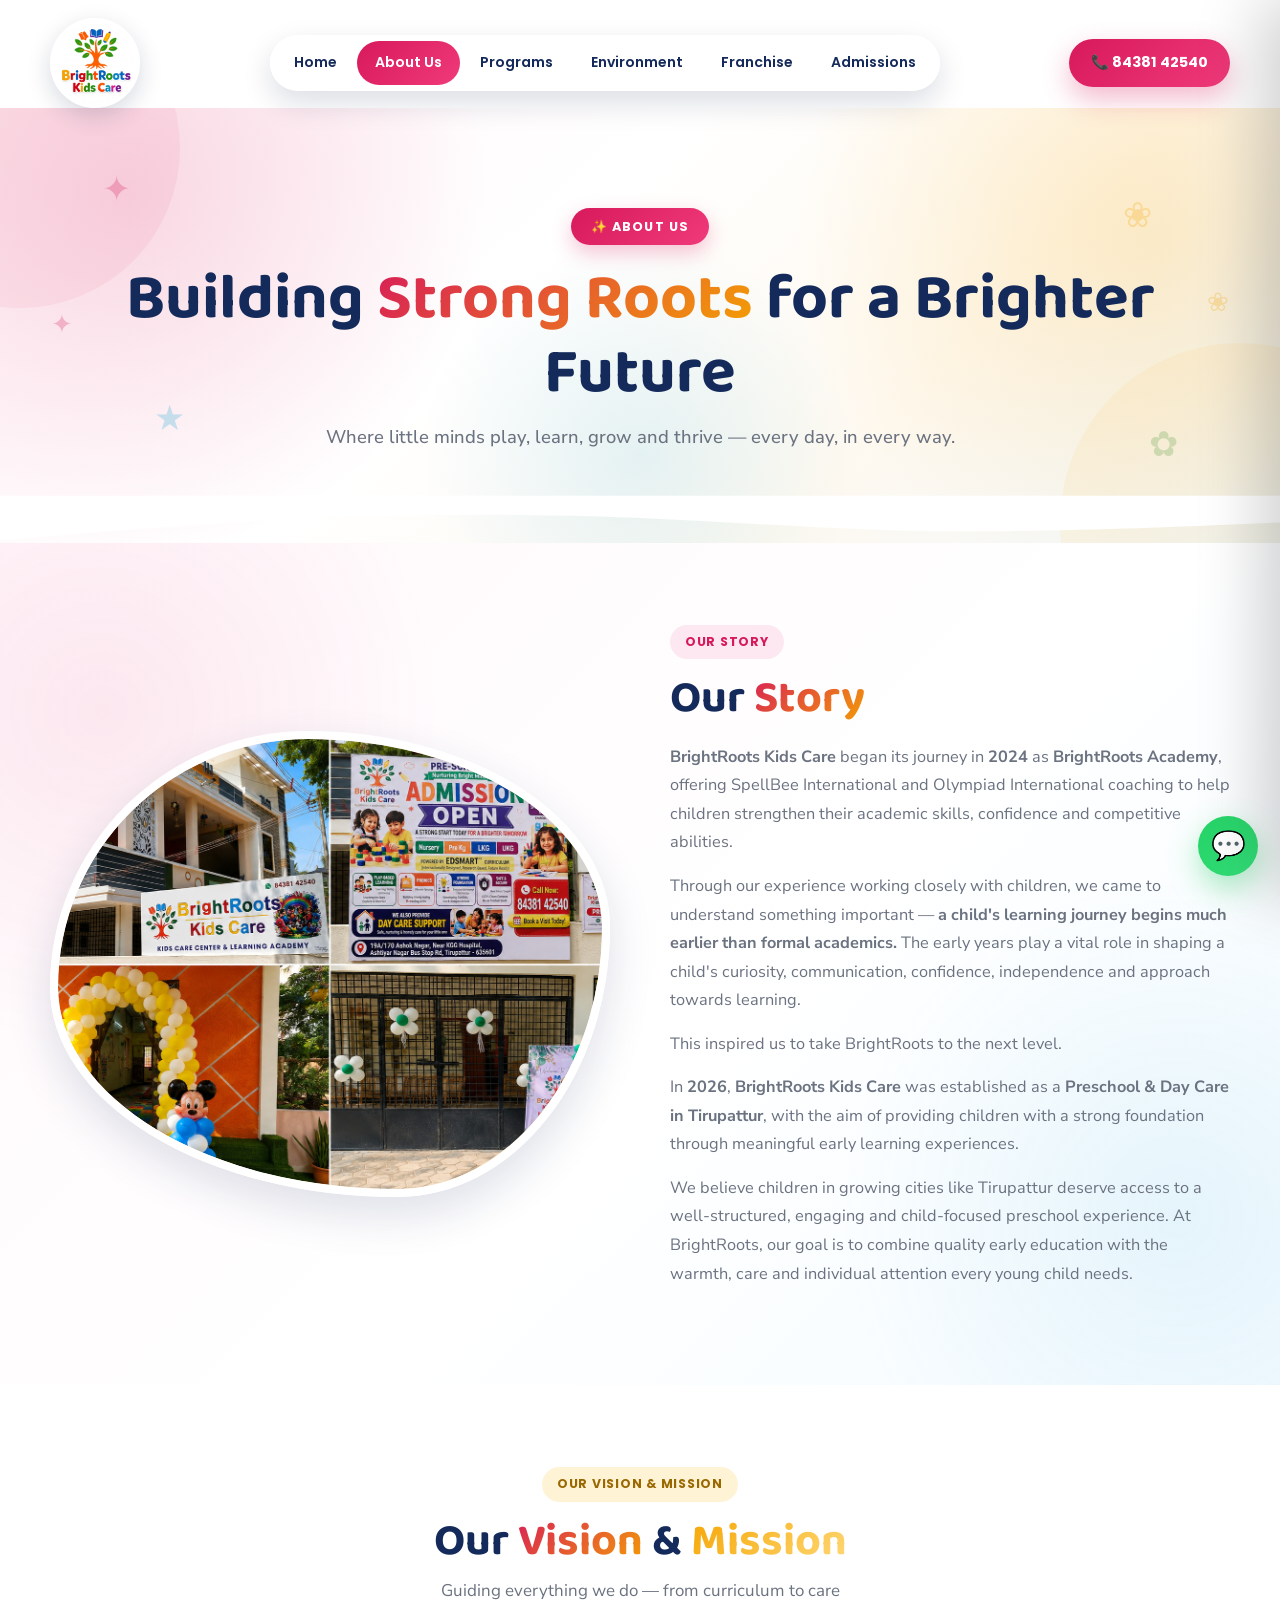
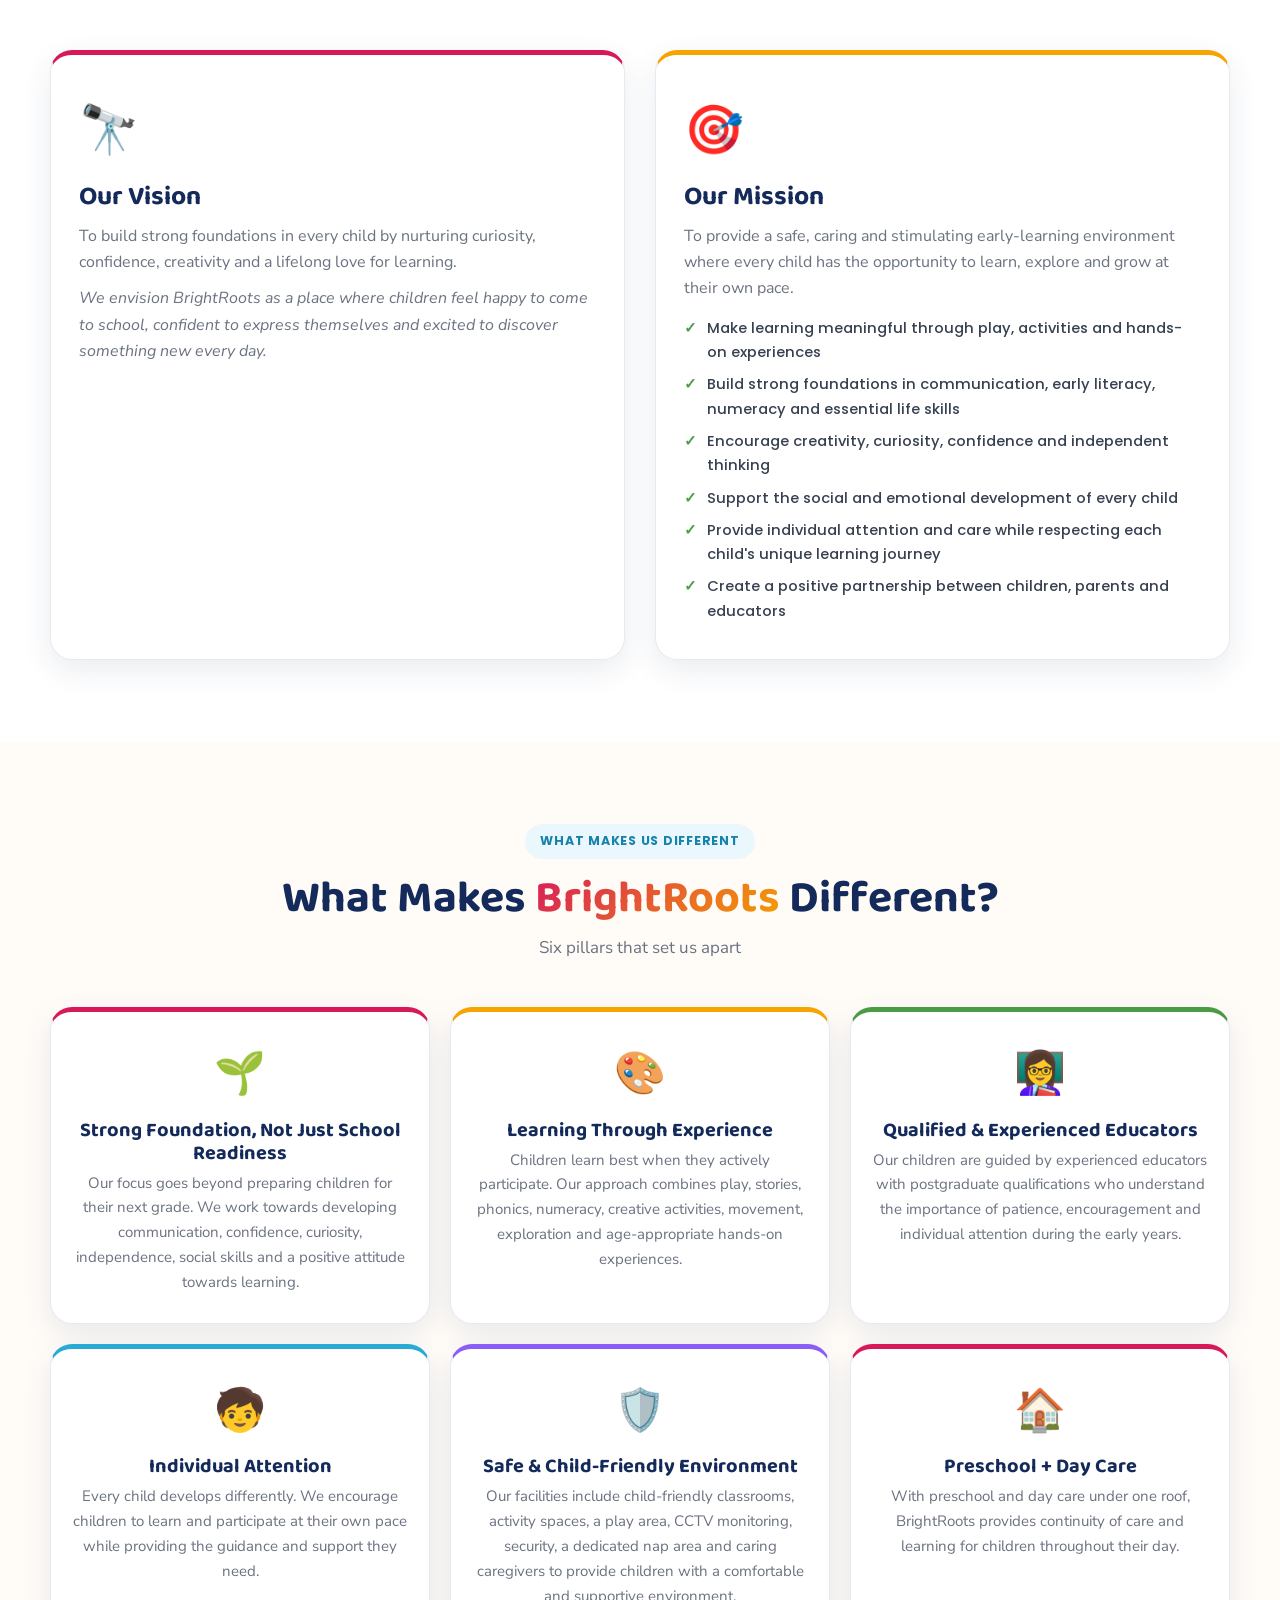
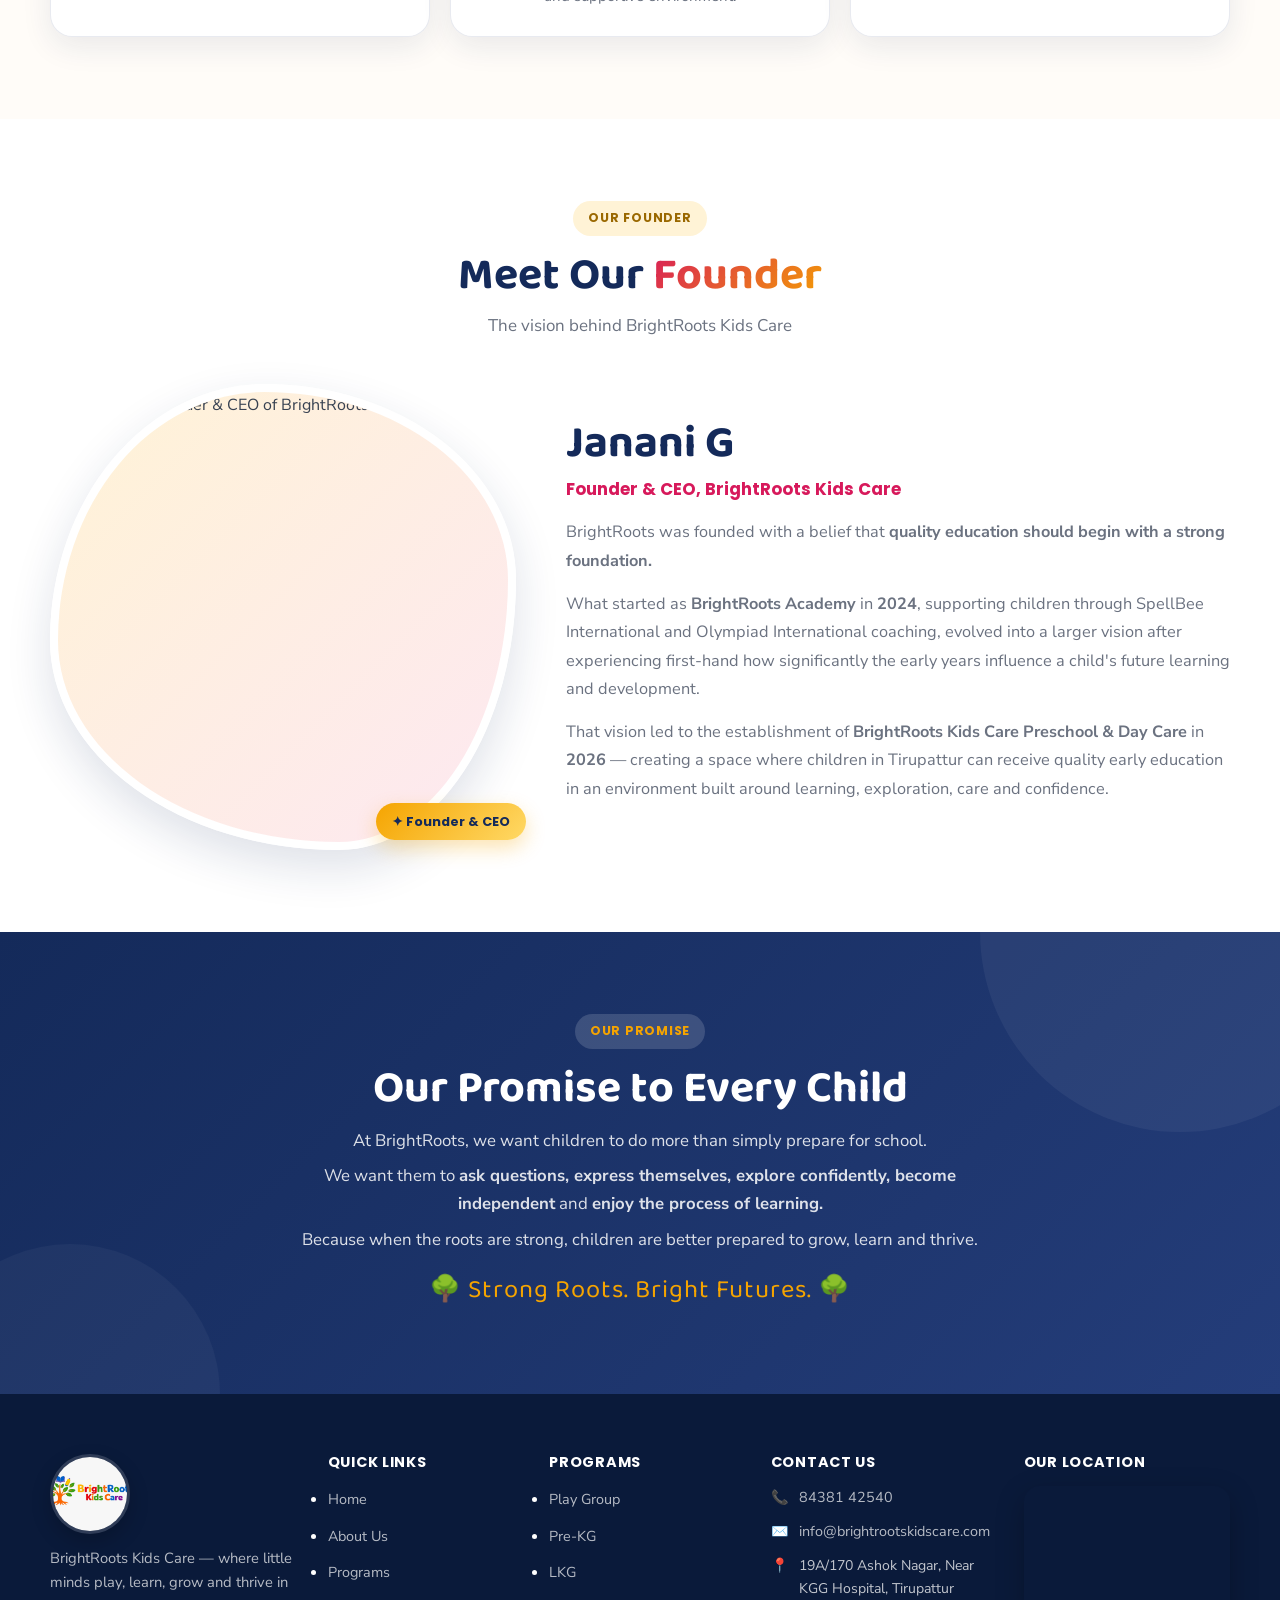
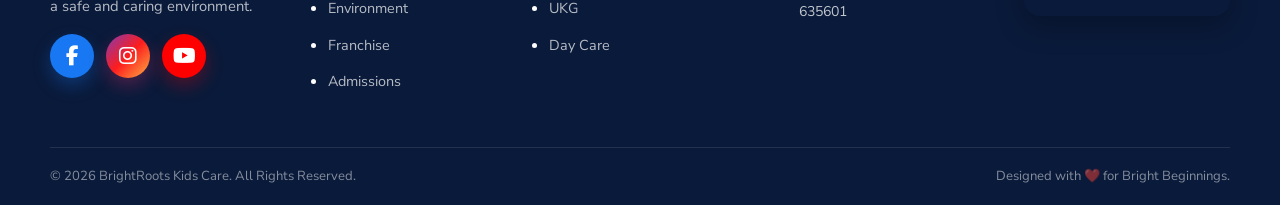
==== commit cb2f0080: "Update logo sizes and images in about.html" ====
--- a/about.html
+++ b/about.html
@@ -144,8 +144,8 @@
             transform: translateY(-2px);
         }
         .brand-logo img {
-            width: 56px;
-            height: 56px;
+            width: 90px;
+            height: 90px;
             border-radius: 50%;
             object-fit: cover;
             object-position: center;
@@ -848,8 +848,8 @@
             margin-bottom: 12px;
         }
         .footer-logo-wrap img {
-            width: 56px;
-            height: 56px;
+            width: 80px;
+            height: 80px;
             border-radius: 50%;
             object-fit: cover;
             border: 3px solid rgba(255, 255, 255, 0.15);
@@ -1213,11 +1213,7 @@
     <header class="header" id="header">
         <div class="container header-inner">
             <a href="index.html" class="brand-logo" aria-label="BrightRoots Kids Care Home">
-                <img src="images/kidslogo.jpg" alt="BrightRoots Kids Care" />
-                <span class="brand-text">
-                    <span class="main">BrightRoots</span>
-                    <span class="sub">Kids Care</span>
-                </span>
+                <img src="images/logo.jpg" alt="BrightRoots Kids Care" />
             </a>
 
             <nav class="nav" aria-label="Main navigation">
@@ -1242,7 +1238,7 @@
     <aside class="mobile-menu" id="mobileMenu" aria-hidden="true">
         <button class="mobile-close" id="closeMenu" type="button" aria-label="Close menu">✕</button>
         <div class="mobile-logo">
-            <img src="images/kidslogo.jpg" alt="BrightRoots Kids Care" />
+            <img src="images/logo.jpg" alt="BrightRoots Kids Care" />
         </div>
         <a href="index.html">Home</a>
         <a href="about.html" class="active">About Us</a>
@@ -1446,11 +1442,7 @@
             <div class="footer-grid">
                 <div class="footer-brand">
                     <div class="footer-logo-wrap">
-                        <img src="images/kidslogo.jpg" alt="BrightRoots Kids Care" />
-                        <div class="footer-brand-text">
-                            <span class="main">BrightRoots</span>
-                            <span class="sub">Kids Care</span>
-                        </div>
+                        <img src="images/logo1.jpg" alt="BrightRoots Kids Care" />
                     </div>
                     <p>BrightRoots Kids Care — where little minds play, learn, grow and thrive in a safe and caring environment.</p>
                     <div class="footer-social">
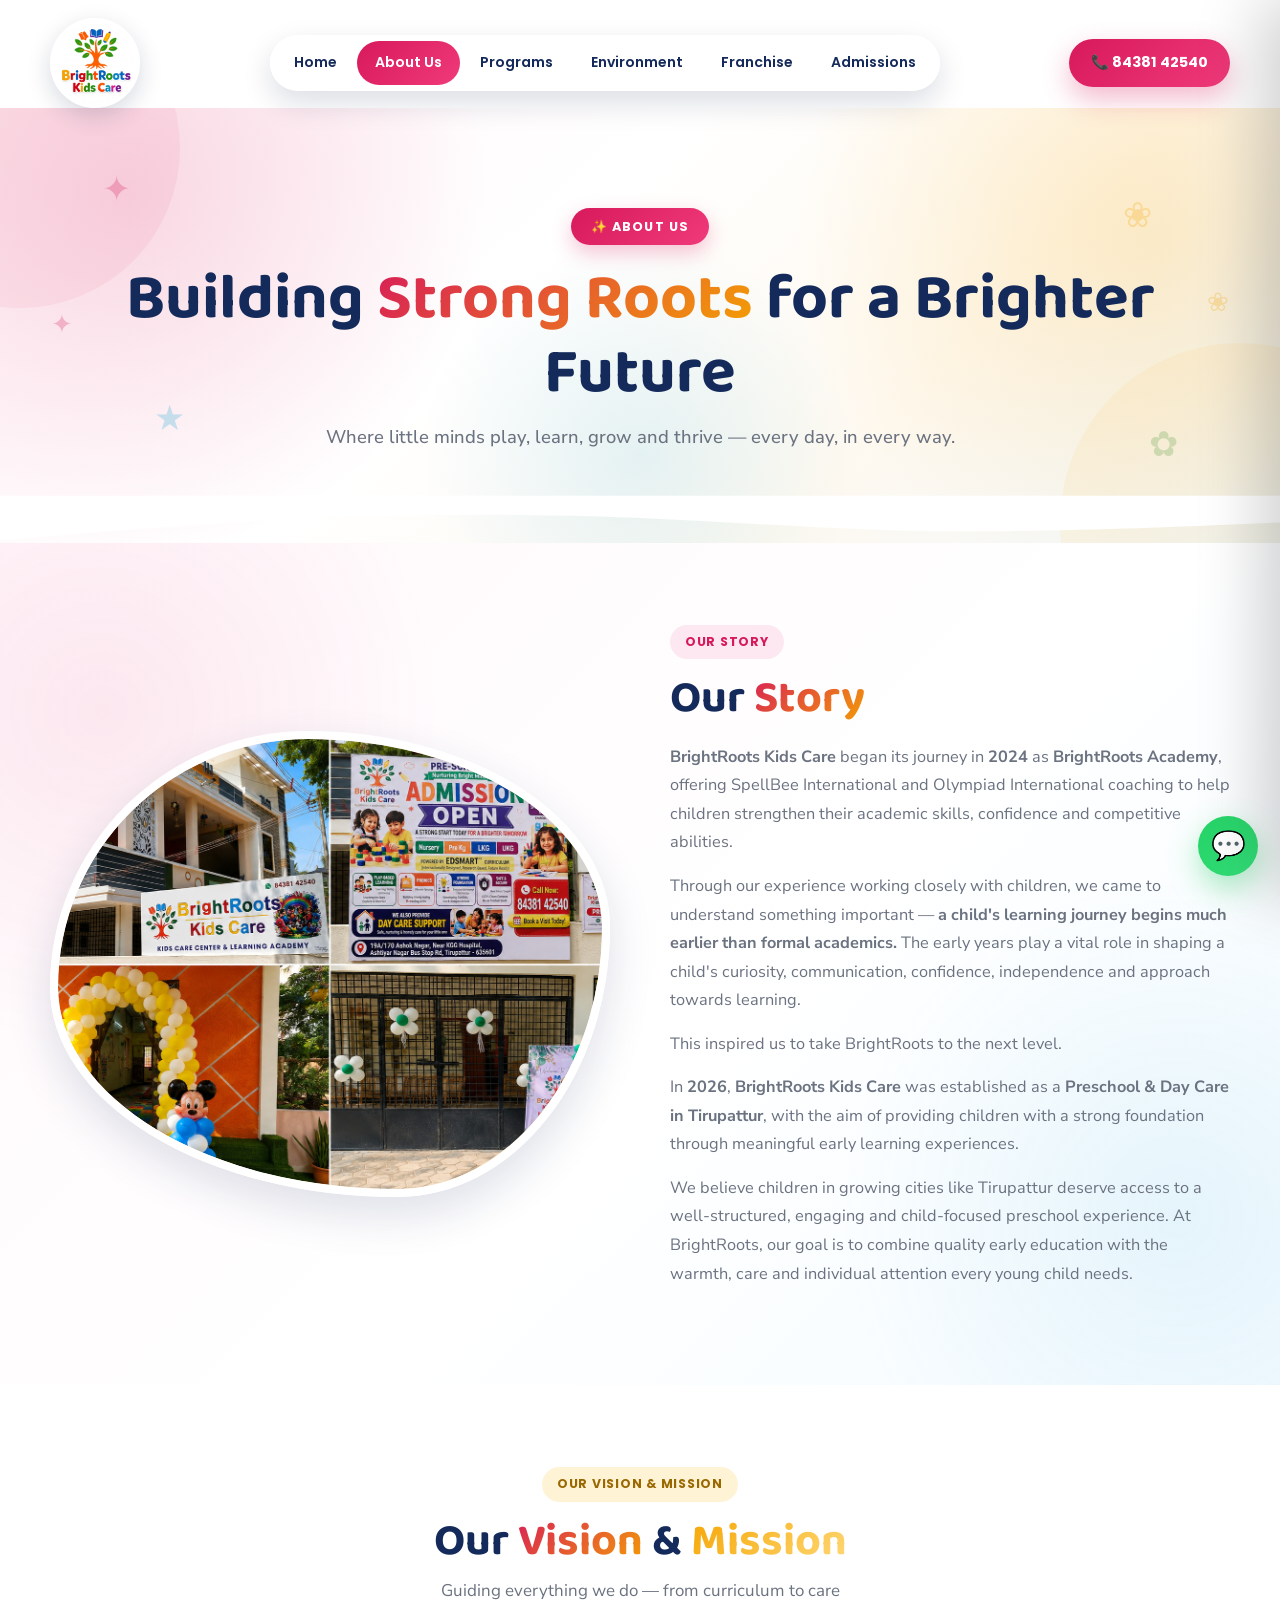
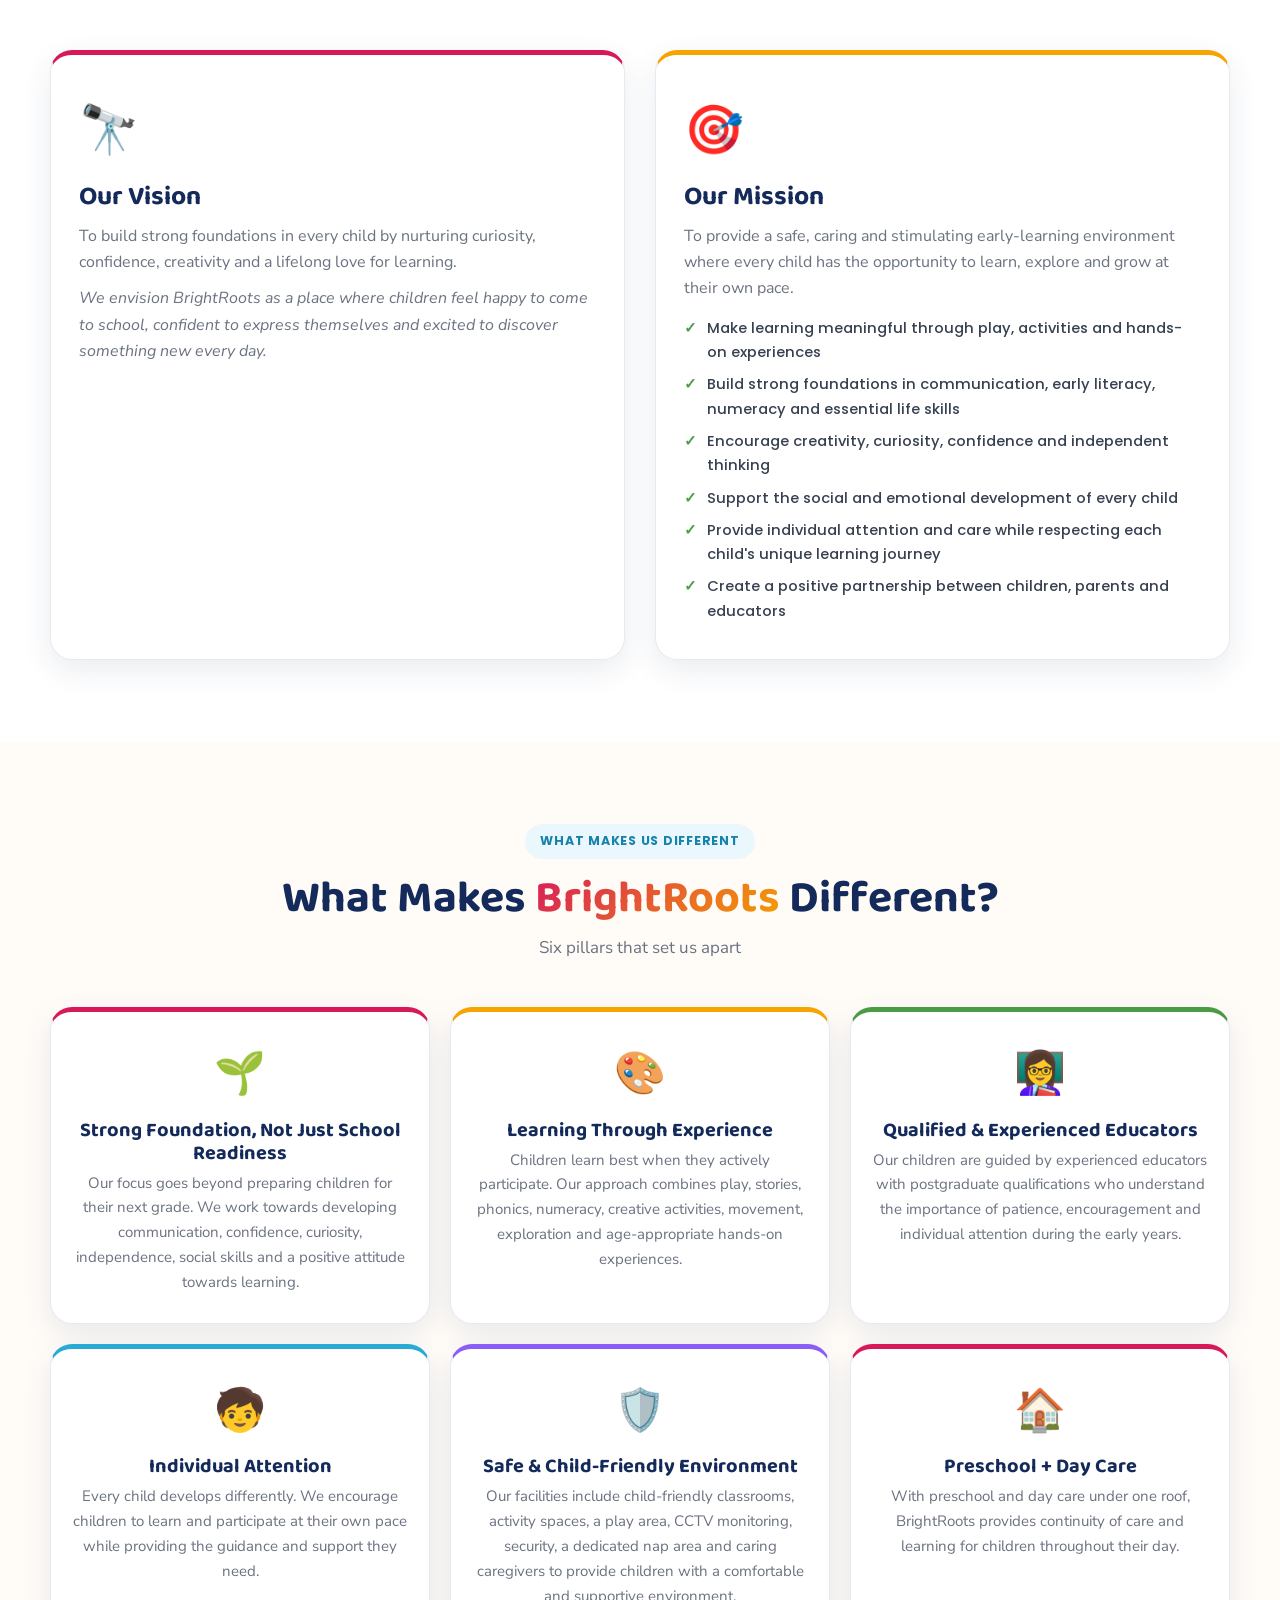
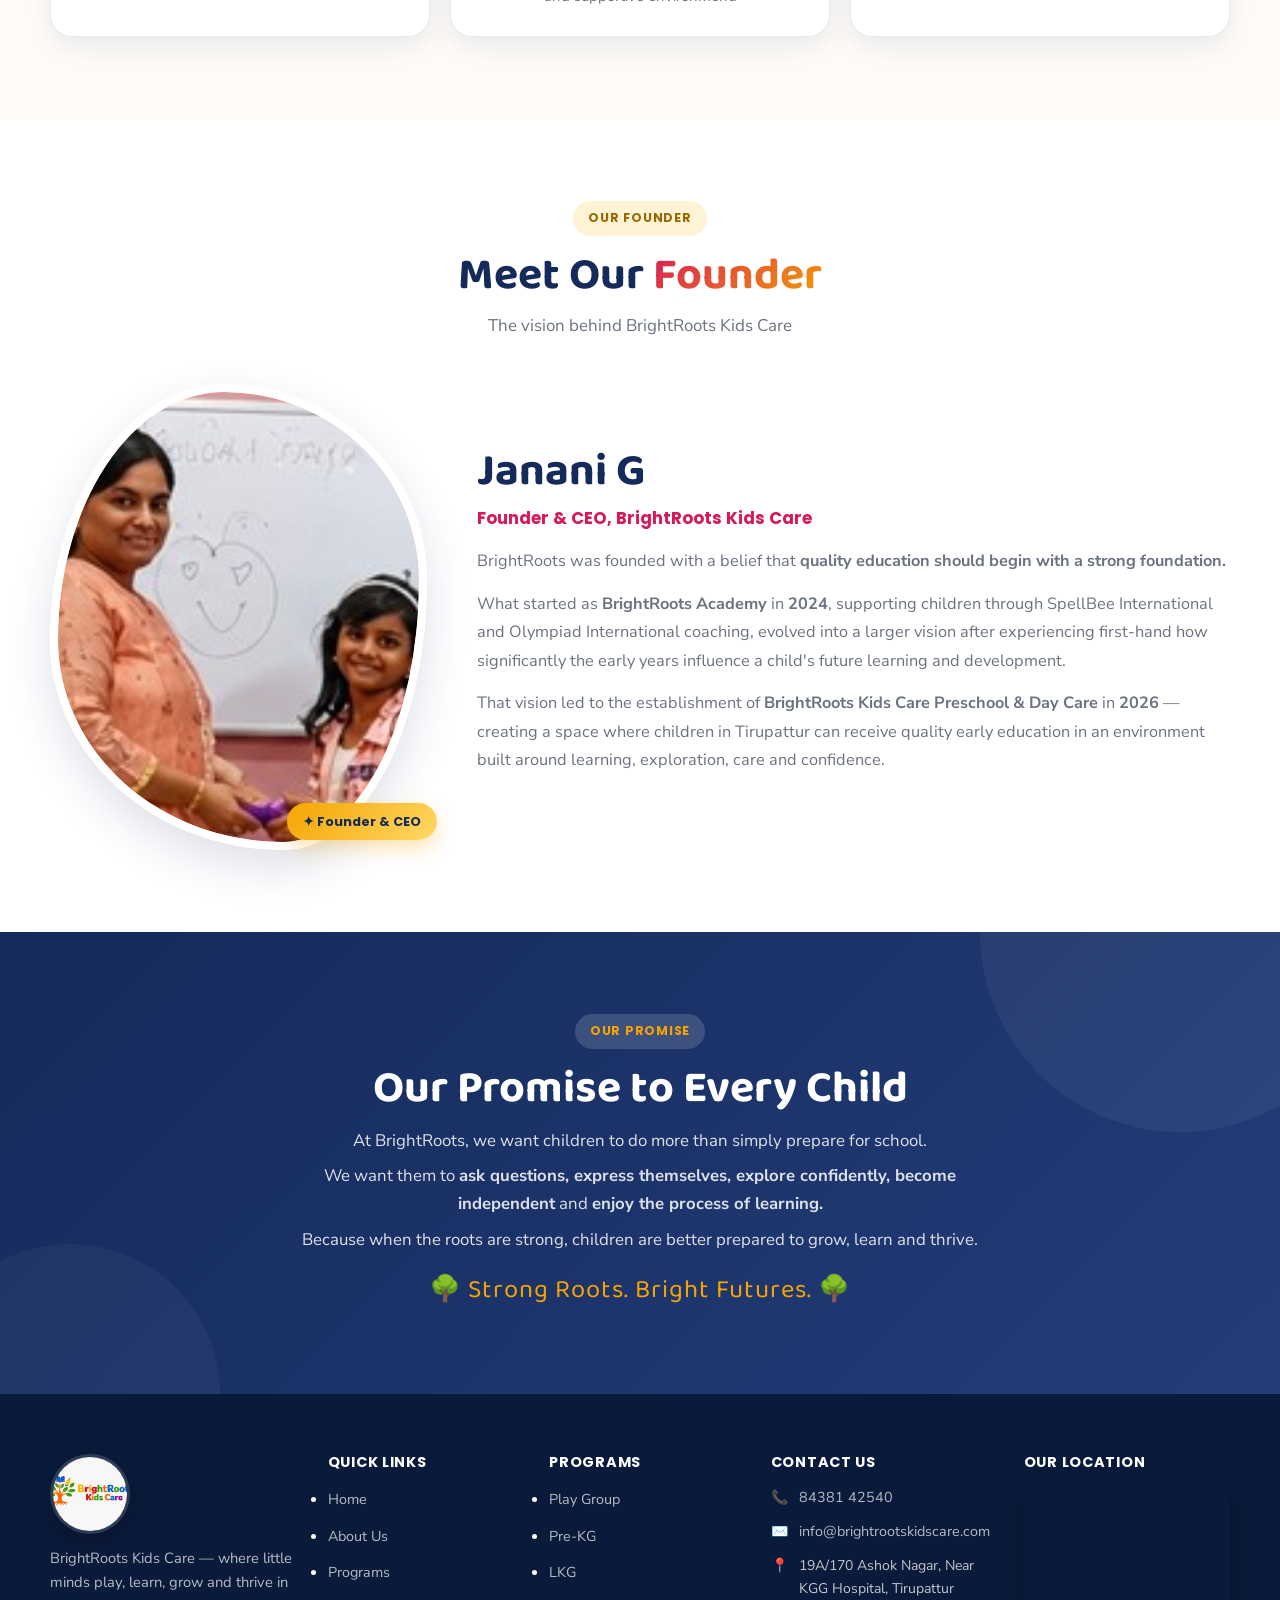
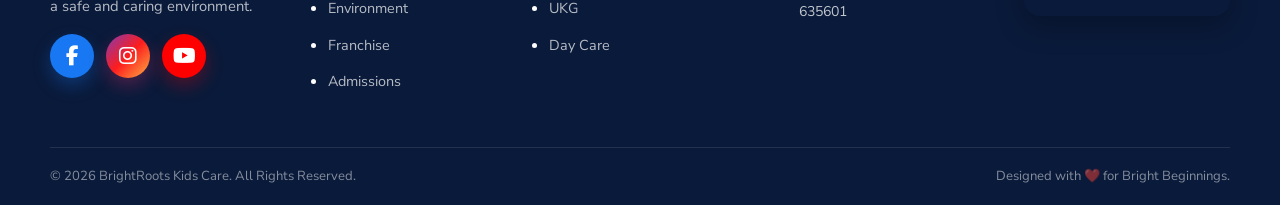
==== commit 5749893d: "Update founder image in about.html" ====
--- a/about.html
+++ b/about.html
@@ -1401,7 +1401,7 @@
             <div class="founder-grid">
                 <div class="founder-photo scroll-animate" data-delay="100">
                     <div class="blob-frame">
-                        <img src="images/founder.jpg" alt="Janani G - Founder & CEO of BrightRoots Kids Care" loading="lazy" />
+                        <img src="images/teacher2.jpg" alt="Janani G - Founder & CEO of BrightRoots Kids Care" loading="lazy" />
                     </div>
                     <span class="founder-badge">✦ Founder &amp; CEO</span>
                 </div>
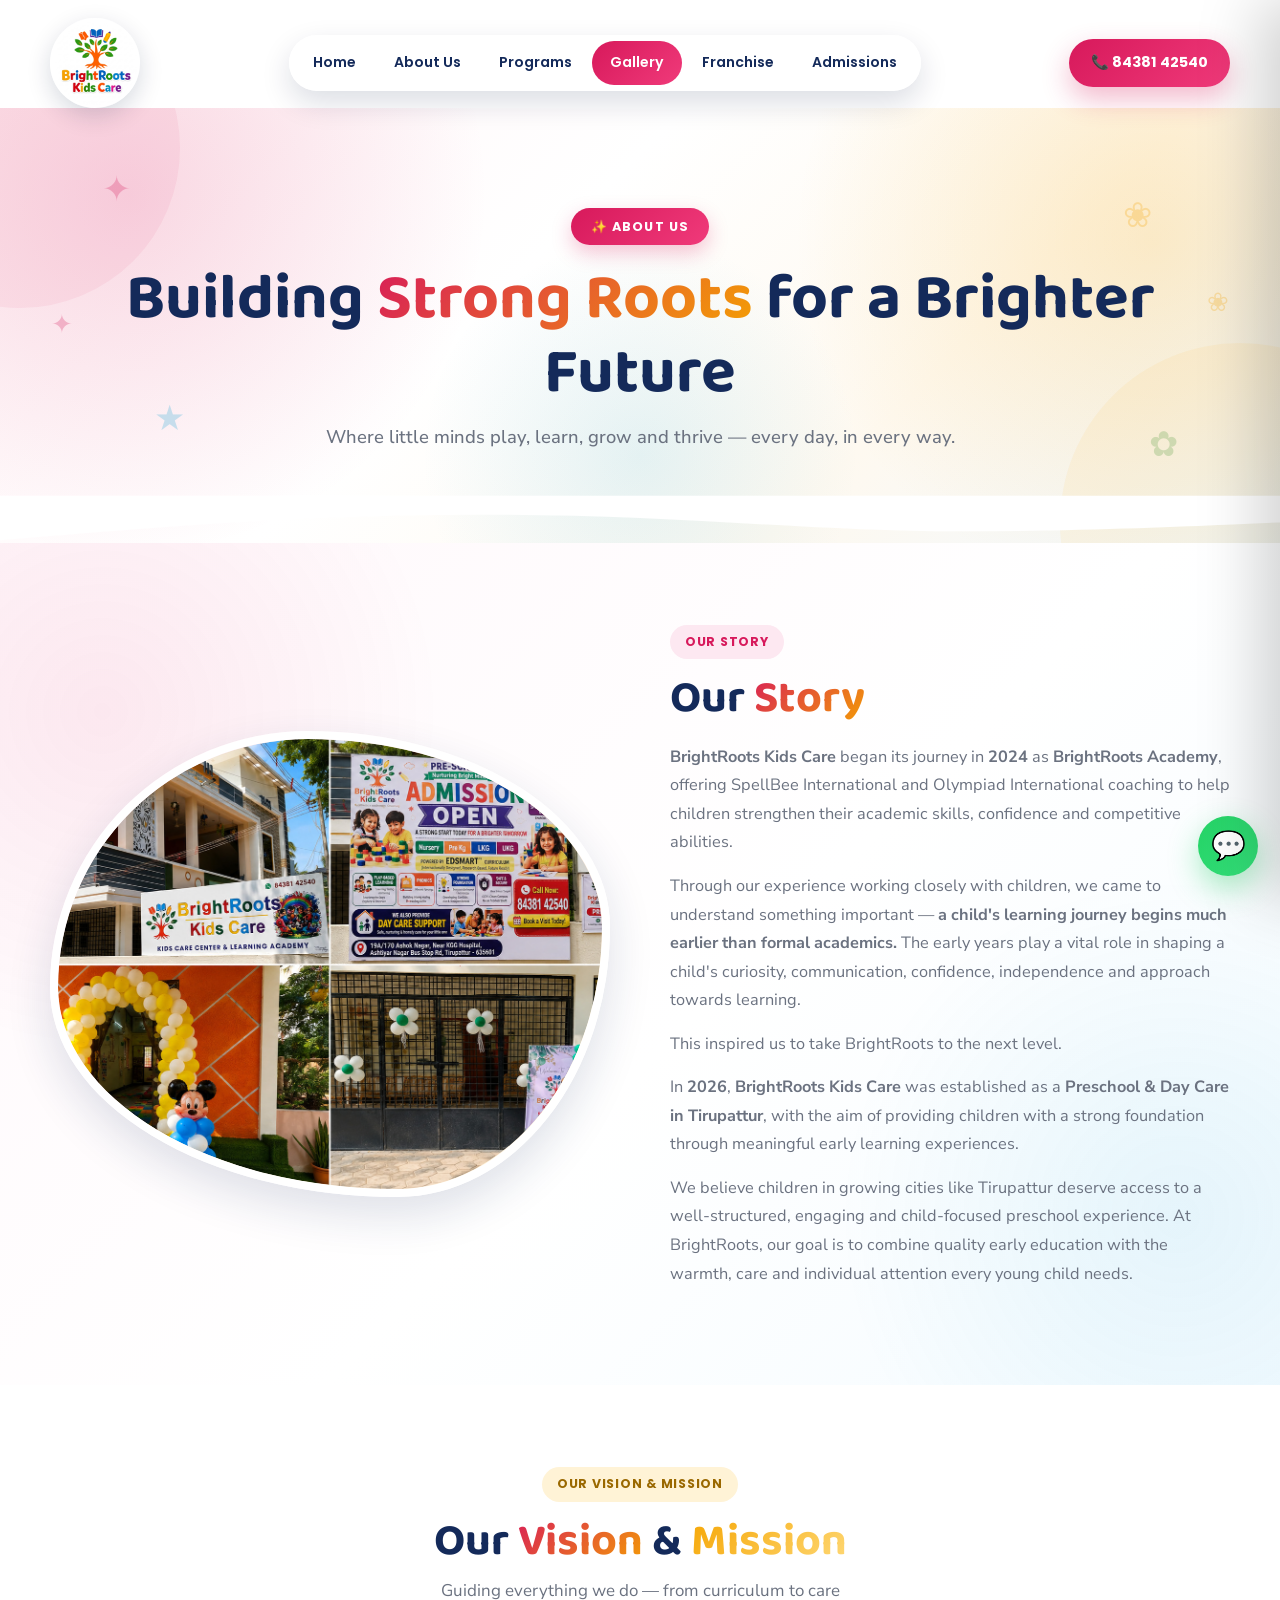
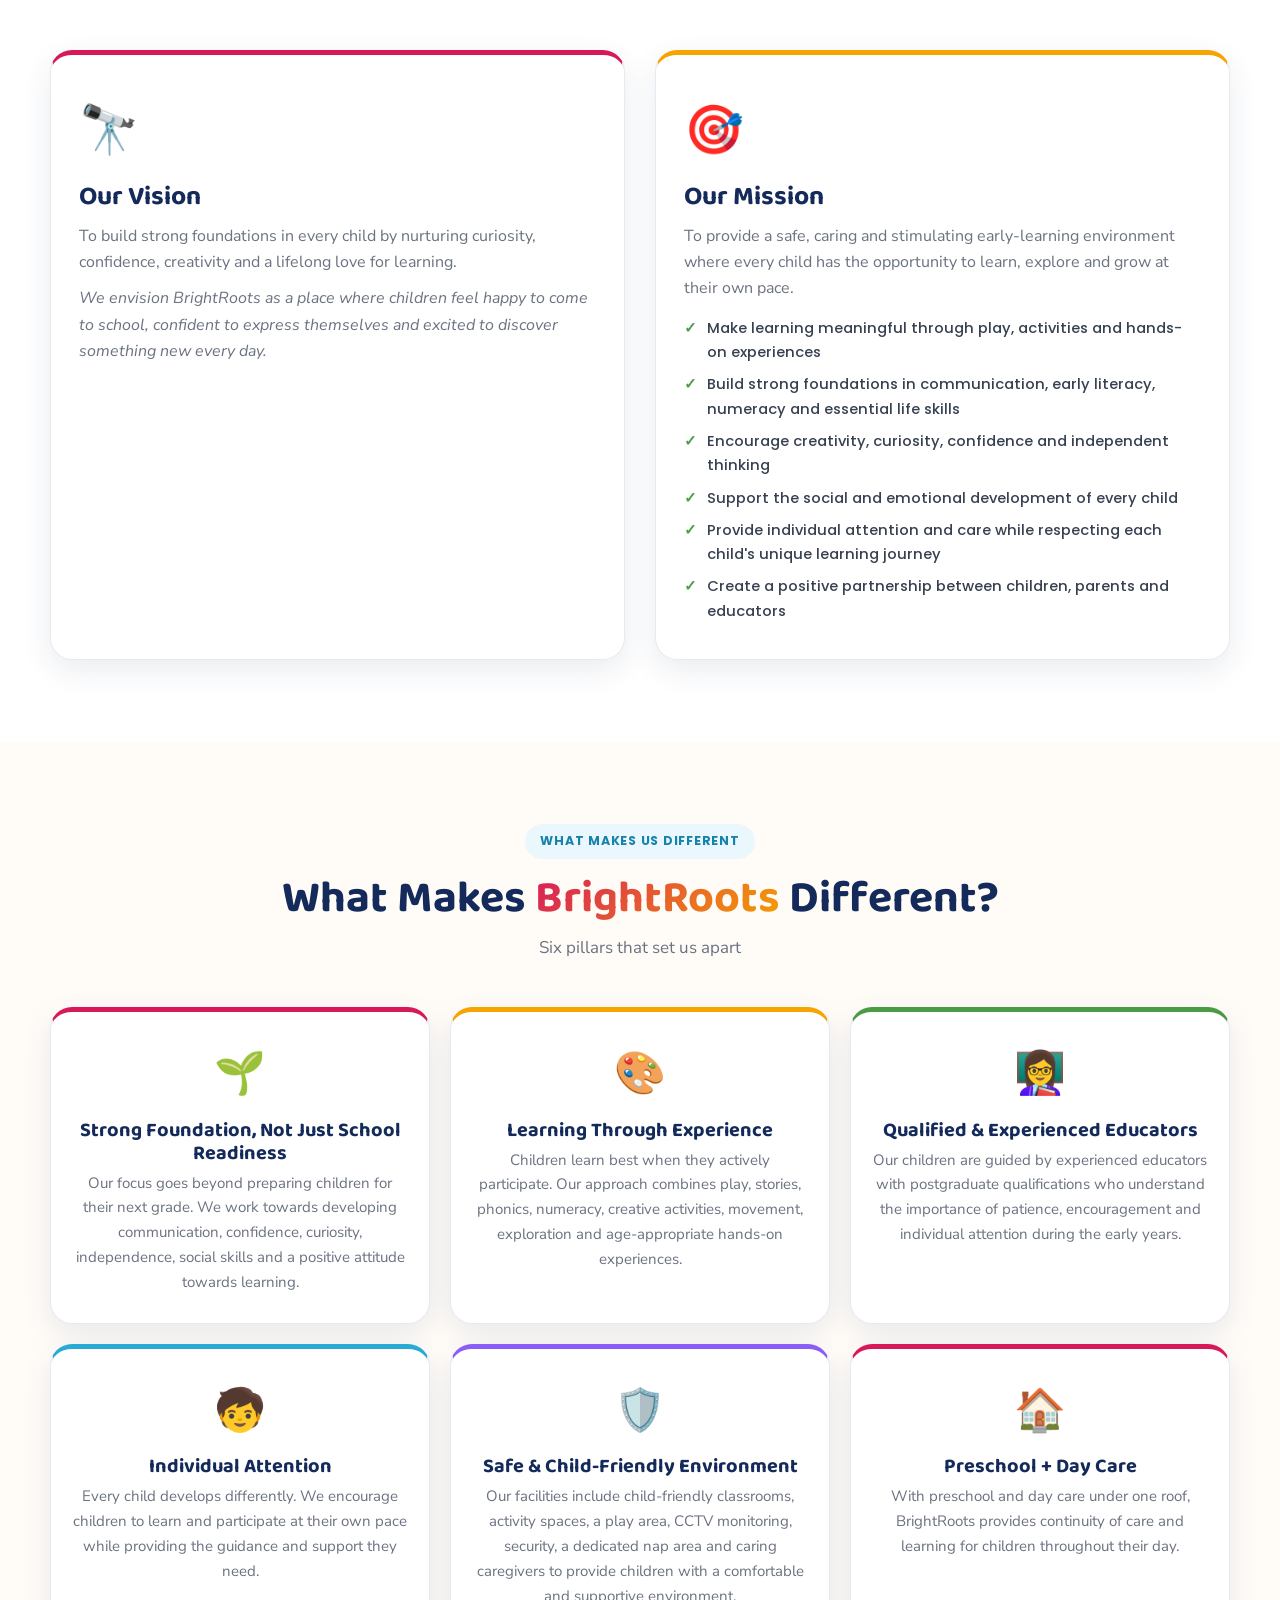
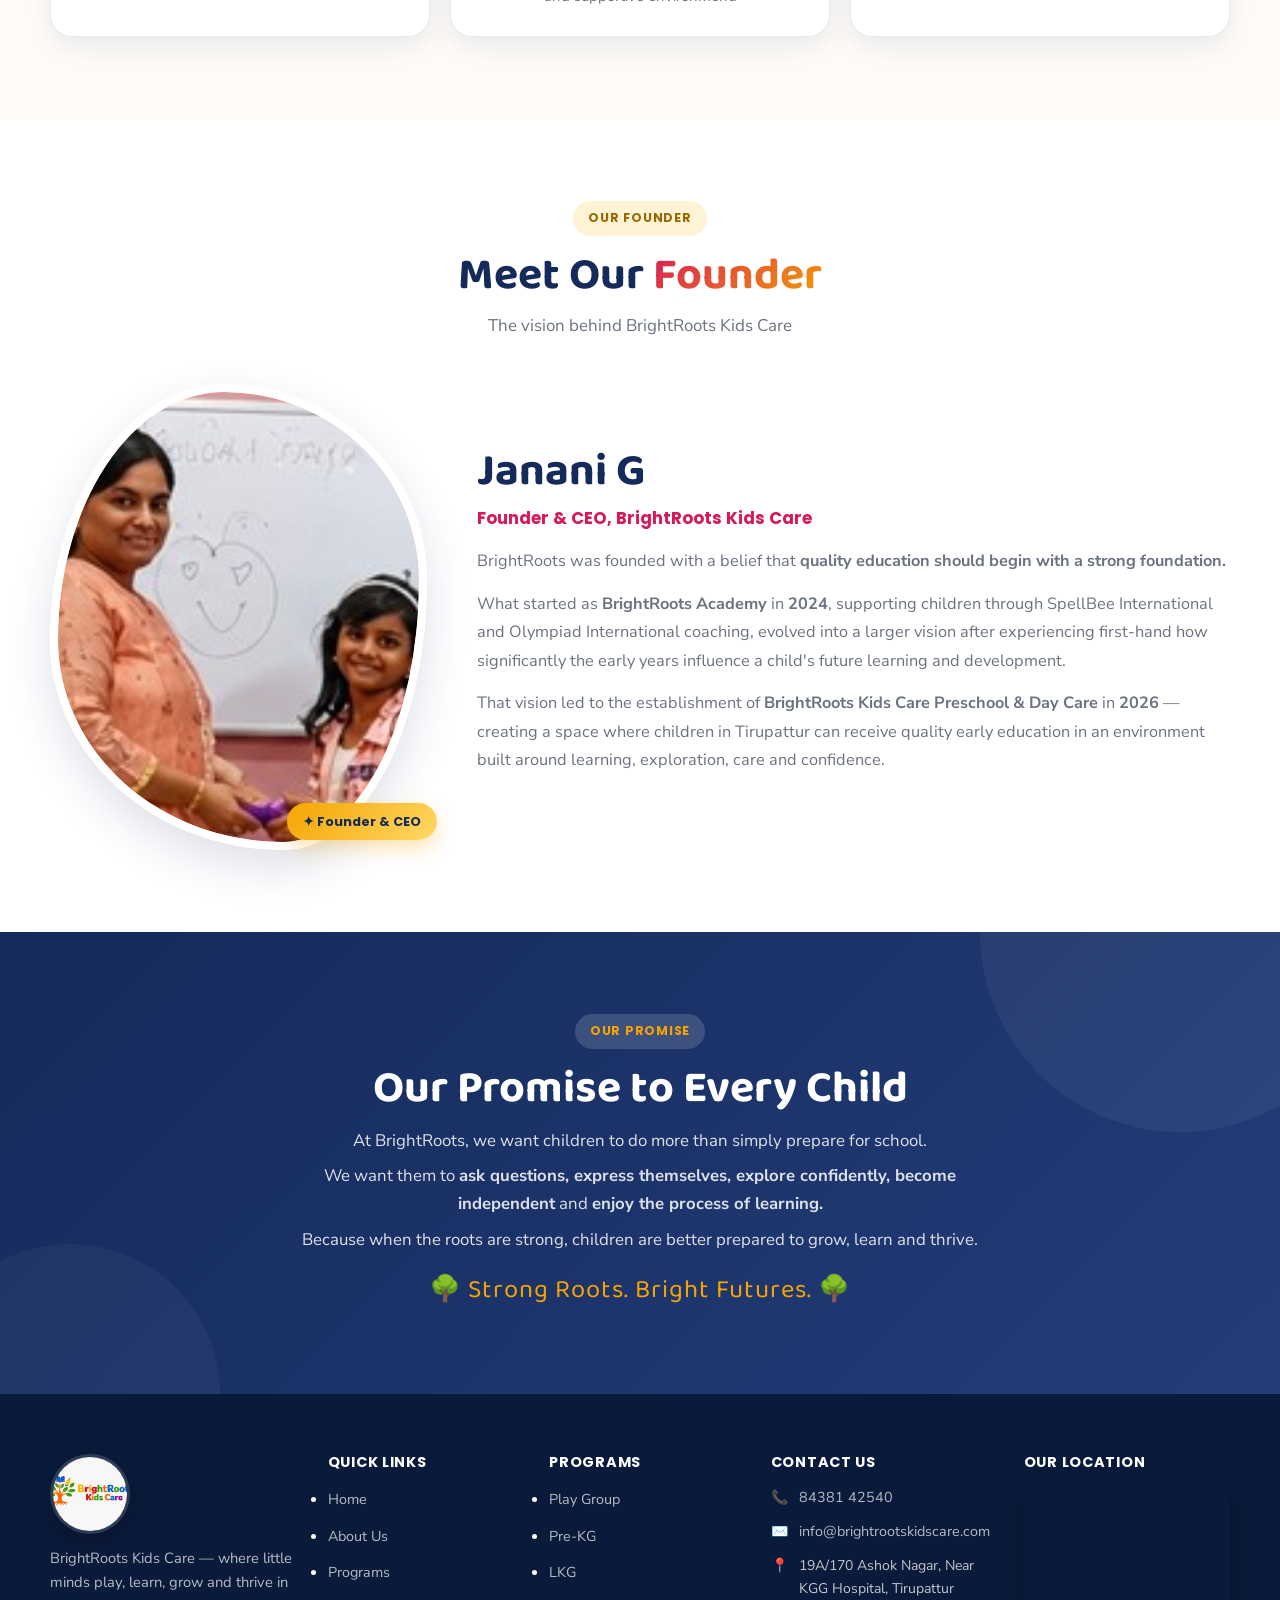
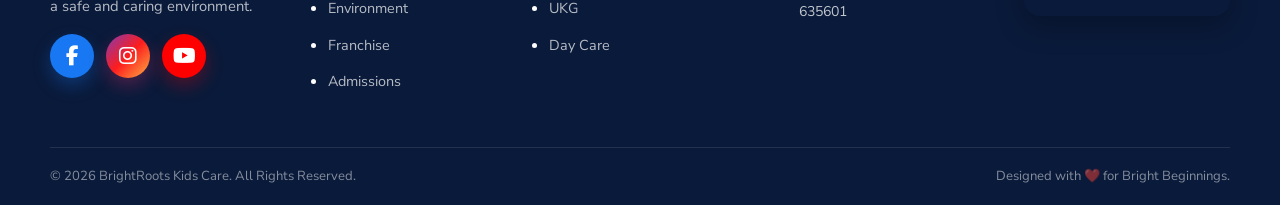
==== commit 70ab9d34: "Update navigation links and logo in about.html" ====
--- a/about.html
+++ b/about.html
@@ -1218,11 +1218,11 @@
 
             <nav class="nav" aria-label="Main navigation">
                 <a href="index.html">Home</a>
-                <a href="about.html" class="active">About Us</a>
+                <a href="about.html">About Us</a>
                 <a href="programs.html">Programs</a>
-                <a href="environment.html">Environment</a>
+                <a href="gallery.html" class="active">Gallery</a>
                 <a href="franchise.html">Franchise</a>
-                <a href="admissions.html#contact">Admissions</a>
+                <a href="admissions.html">Admissions</a>
             </nav>
 
             <a class="header-phone" href="tel:918438142540">📞 84381 42540</a>
@@ -1238,16 +1238,16 @@
     <aside class="mobile-menu" id="mobileMenu" aria-hidden="true">
         <button class="mobile-close" id="closeMenu" type="button" aria-label="Close menu">✕</button>
         <div class="mobile-logo">
-            <img src="images/logo.jpg" alt="BrightRoots Kids Care" />
+            <img src="images/kidslogo.jpg" alt="BrightRoots Kids Care" />
         </div>
         <a href="index.html">Home</a>
-        <a href="about.html" class="active">About Us</a>
+        <a href="about.html">About Us</a>
         <a href="programs.html">Programs</a>
-        <a href="environment.html">Environment</a>
+        <a href="gallery.html" class="active">Gallery</a>
         <a href="franchise.html">Franchise</a>
         <a href="admissions.html#contact">Admissions</a>
         <div class="mobile-actions">
-            <a href="admissions.html">📅 Enquire Now</a>
+            <a href="admissions.html#contact">📅 Enquire Now</a>
             <a class="whatsapp" href="https://wa.me/918438142540?text=Hello%20BrightRoots%20Kids%20Care%2C%20I%20would%20like%20to%20know%20more%20about%20admission%20for%20my%20child." target="_blank" rel="noopener">💬 WhatsApp Us</a>
         </div>
     </aside>
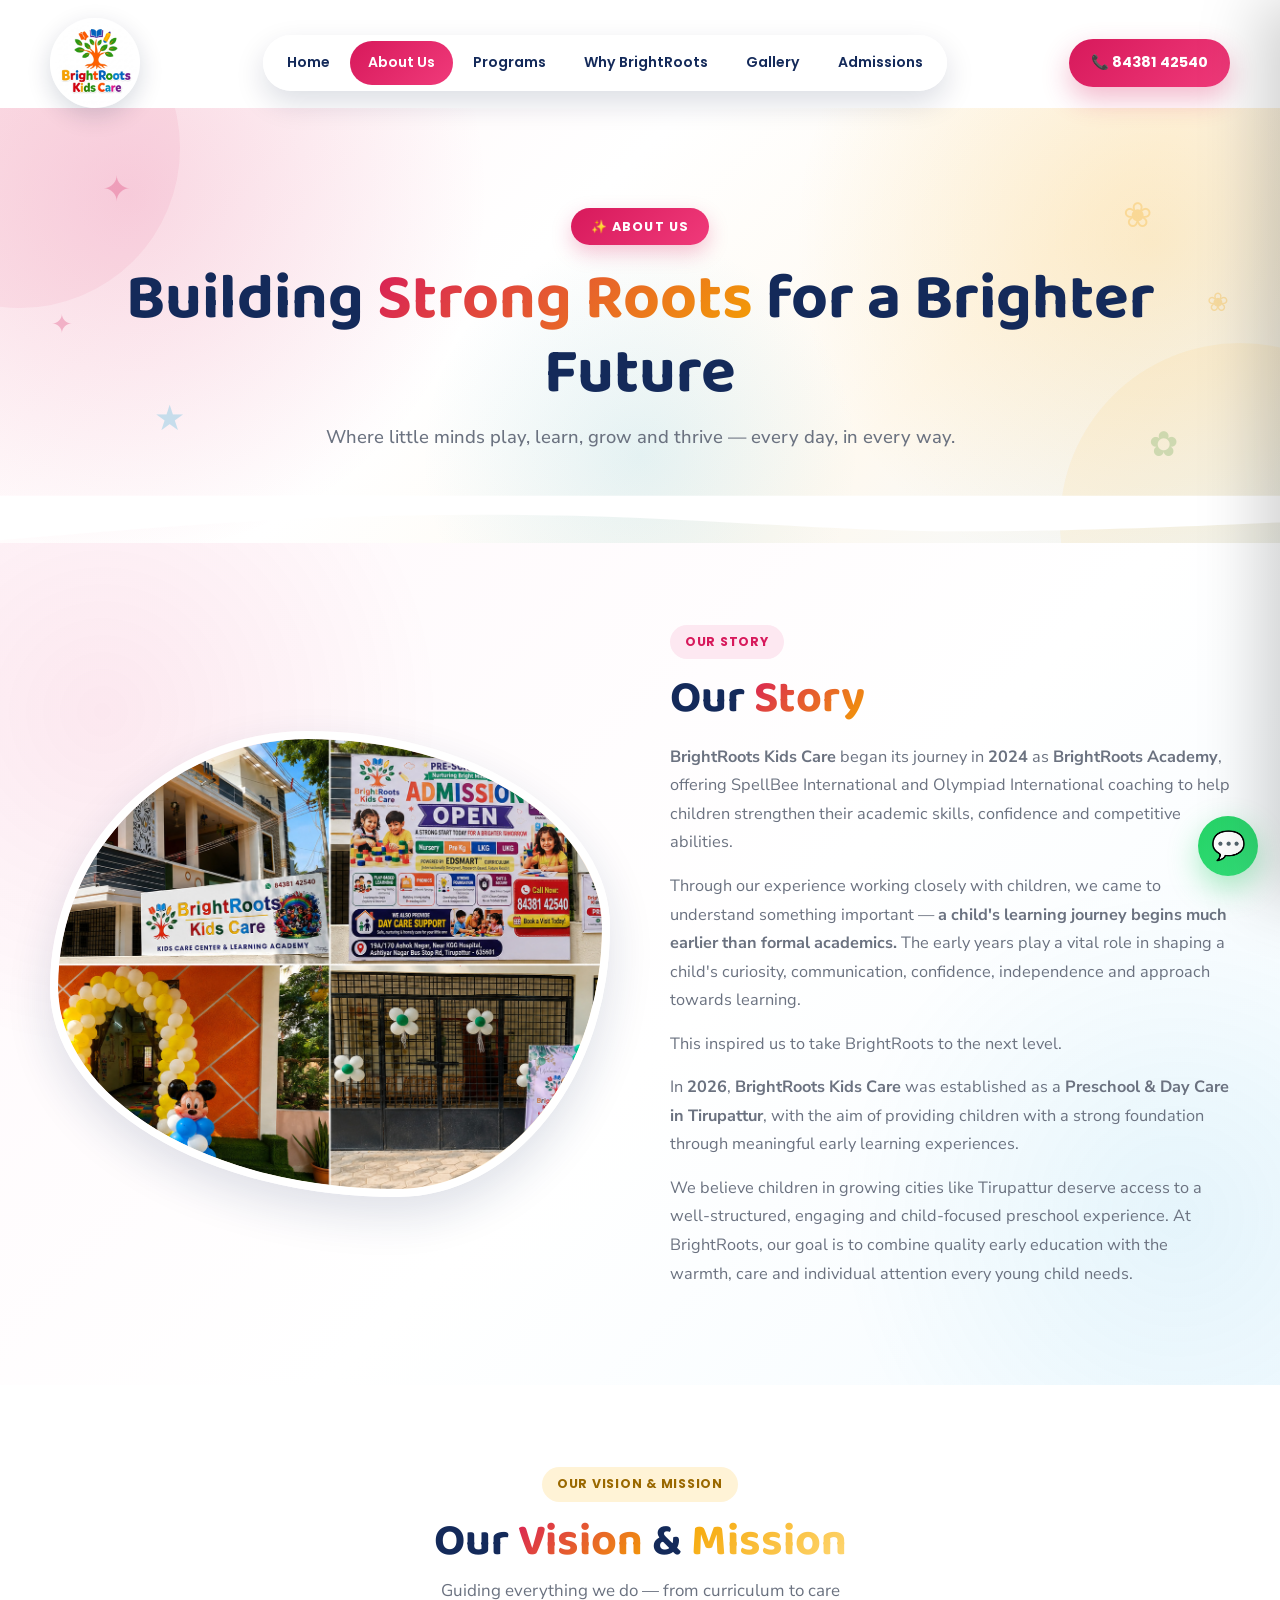
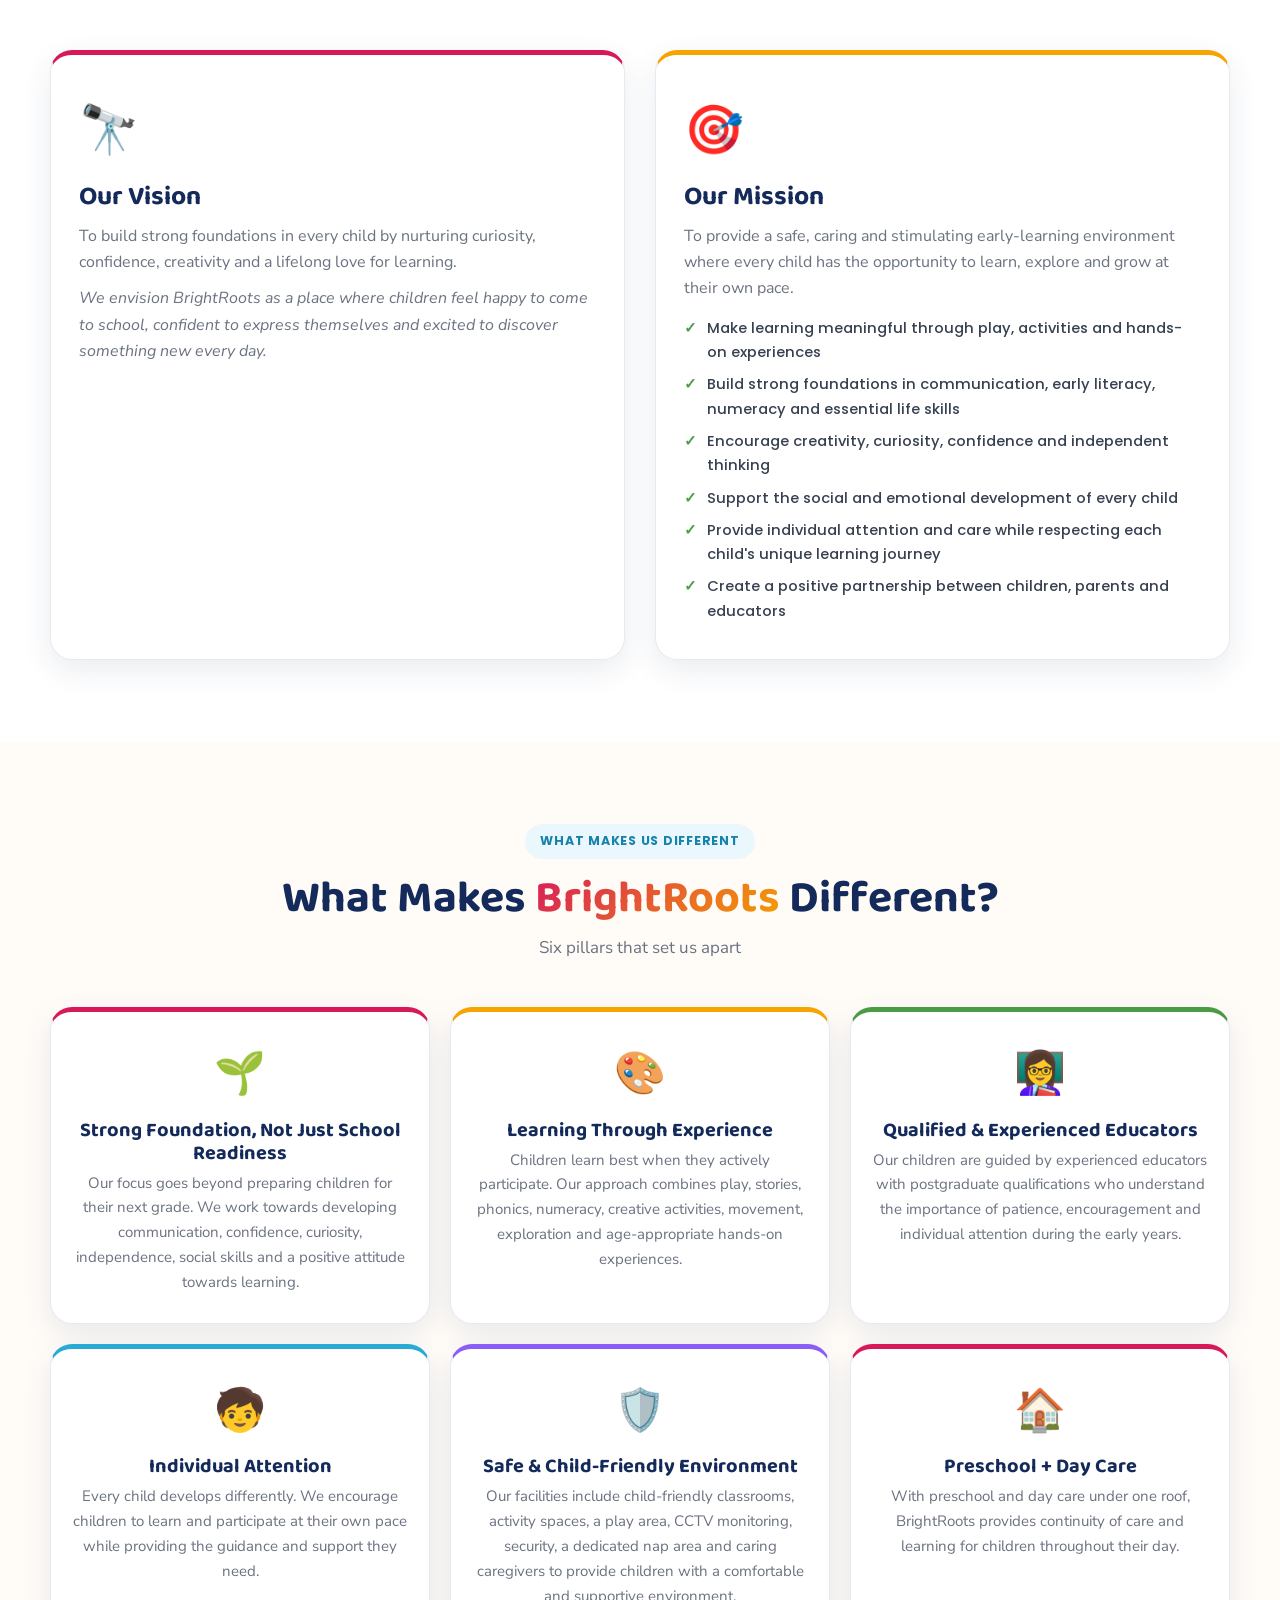
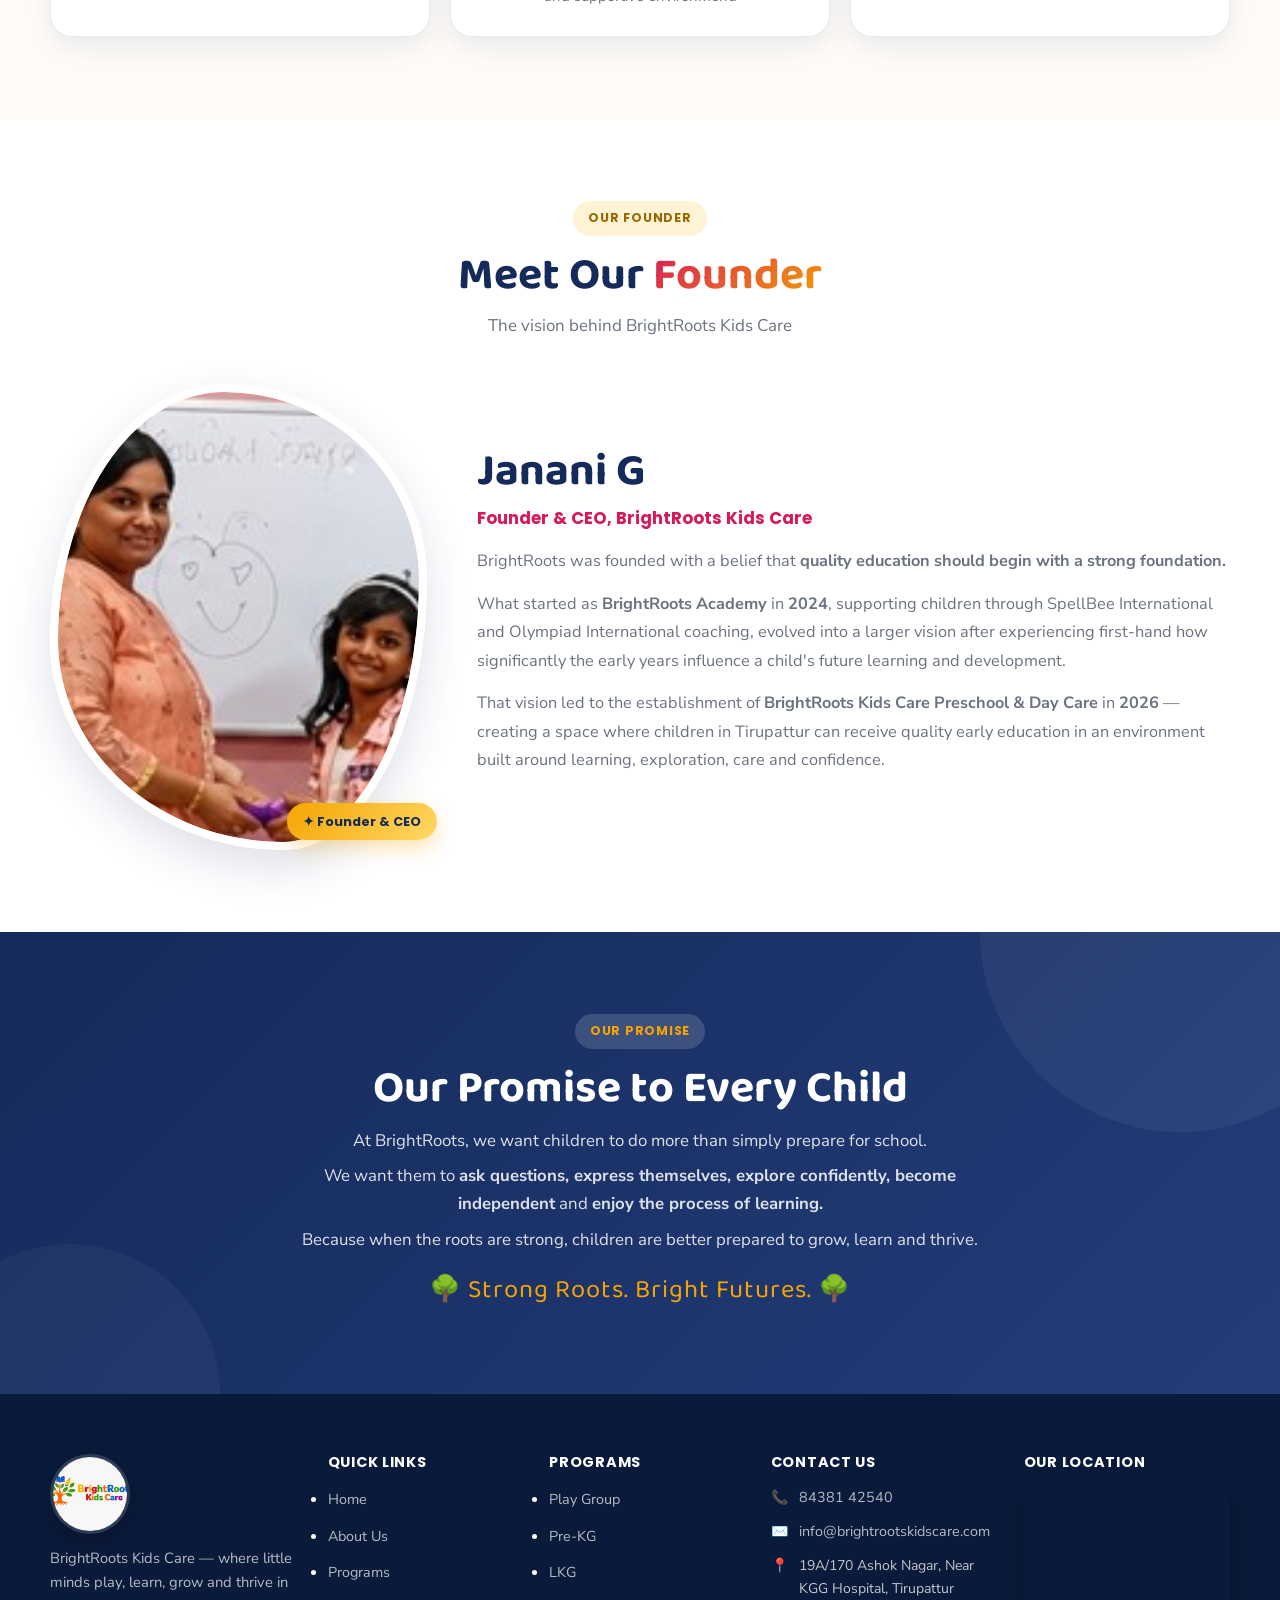
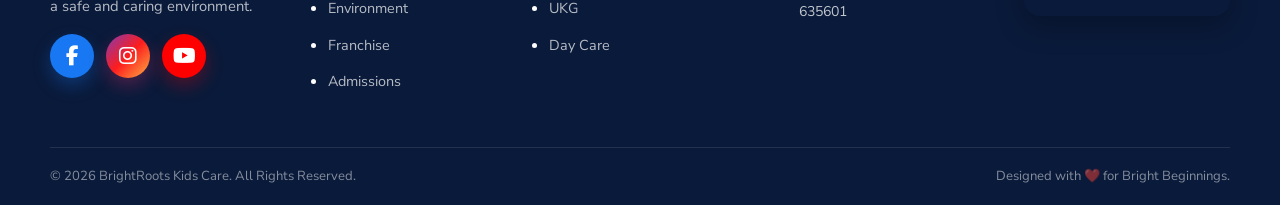
==== commit 5b92adb3: "Update about.html" ====
--- a/about.html
+++ b/about.html
@@ -1217,12 +1217,12 @@
             </a>
 
             <nav class="nav" aria-label="Main navigation">
-                <a href="index.html">Home</a>
-                <a href="about.html">About Us</a>
-                <a href="programs.html">Programs</a>
-                <a href="gallery.html" class="active">Gallery</a>
-                <a href="franchise.html">Franchise</a>
-                <a href="admissions.html">Admissions</a>
+               <a href="index.html">Home</a>
+        <a href="about.html" class="active">About Us</a>
+        <a href="programs.html">Programs</a>
+        <a href="whybrightroots.html">Why BrightRoots</a>
+        <a href="gallery.html">Gallery</a>
+        <a href="admissions.html">Admissions</a>
             </nav>
 
             <a class="header-phone" href="tel:918438142540">📞 84381 42540</a>
@@ -1241,11 +1241,11 @@
             <img src="images/kidslogo.jpg" alt="BrightRoots Kids Care" />
         </div>
         <a href="index.html">Home</a>
-        <a href="about.html">About Us</a>
+        <a href="about.html" class="active">About Us</a>
         <a href="programs.html">Programs</a>
-        <a href="gallery.html" class="active">Gallery</a>
-        <a href="franchise.html">Franchise</a>
-        <a href="admissions.html#contact">Admissions</a>
+        <a href="whybrightroots">Why BrightRoots</a>
+        <a href="gallery.html">Gallery</a>
+        <a href="admissions.html">Admissions</a>
         <div class="mobile-actions">
             <a href="admissions.html#contact">📅 Enquire Now</a>
             <a class="whatsapp" href="https://wa.me/918438142540?text=Hello%20BrightRoots%20Kids%20Care%2C%20I%20would%20like%20to%20know%20more%20about%20admission%20for%20my%20child." target="_blank" rel="noopener">💬 WhatsApp Us</a>
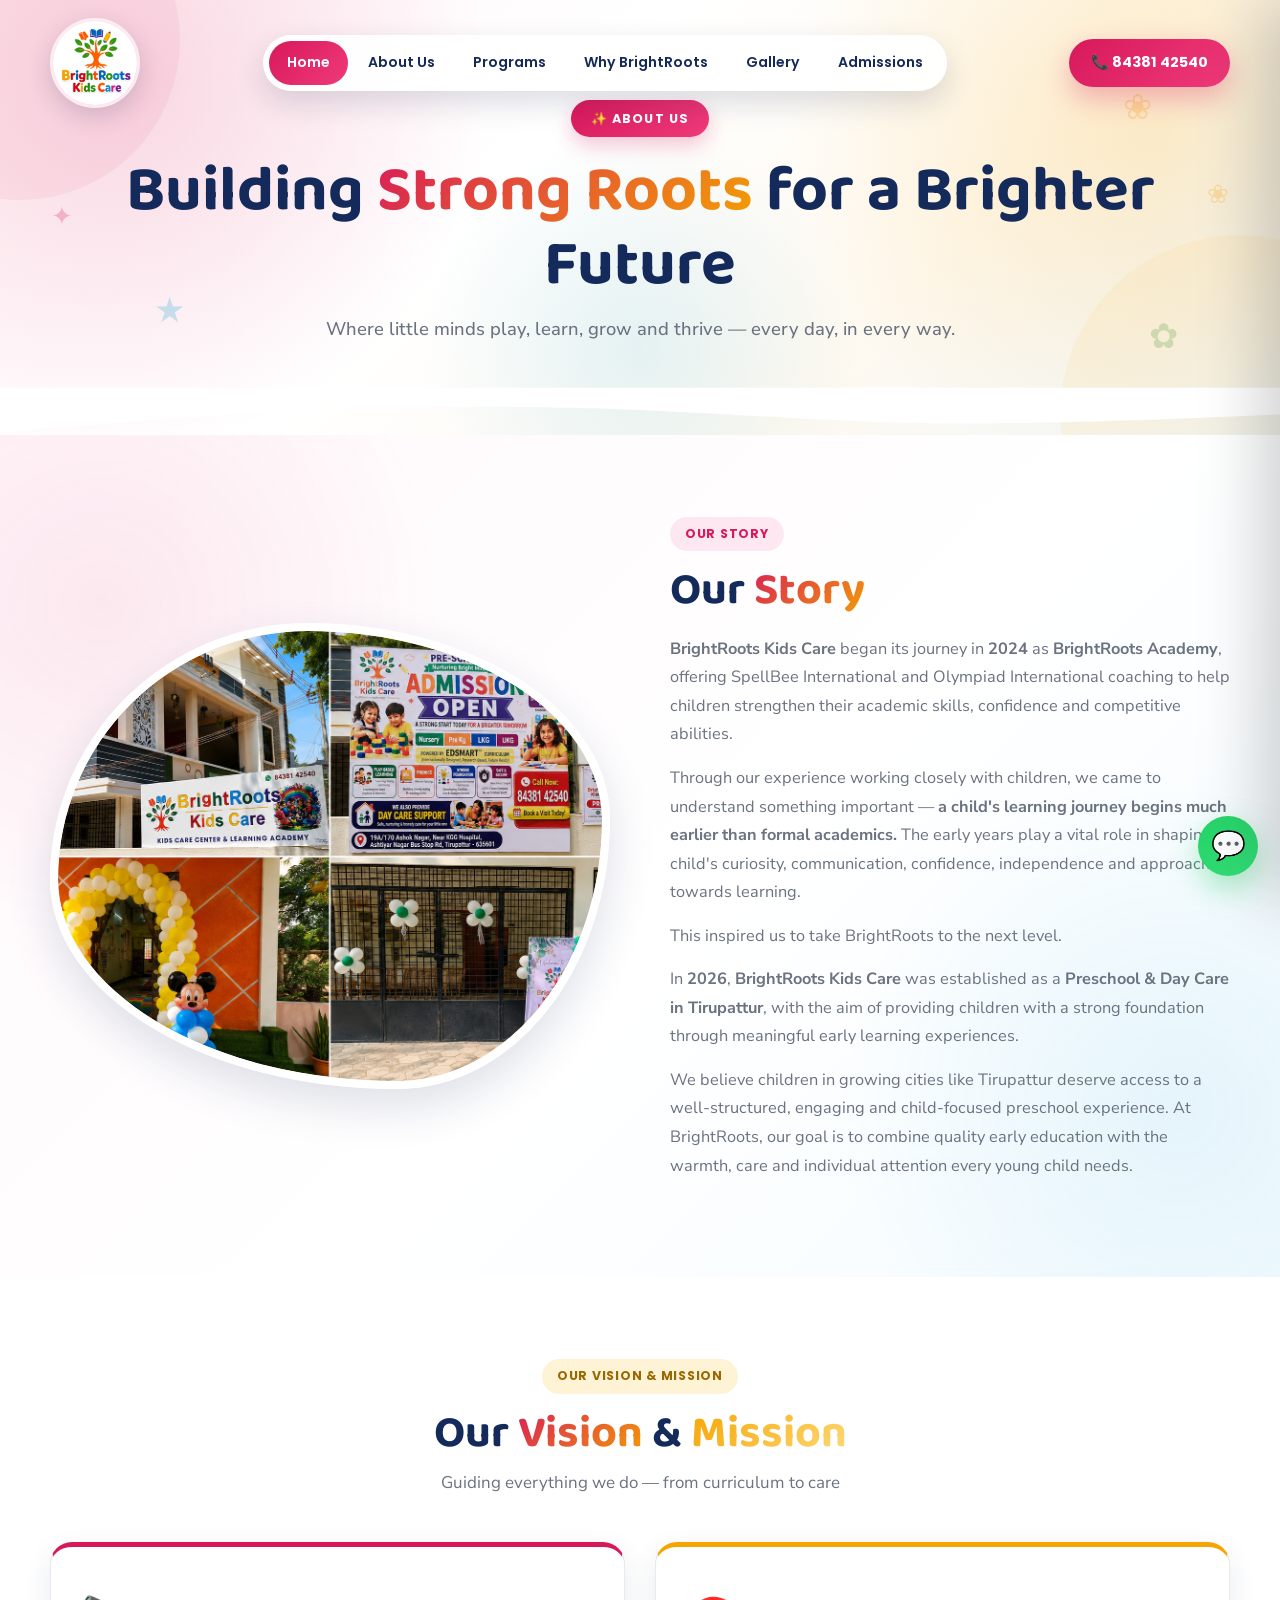
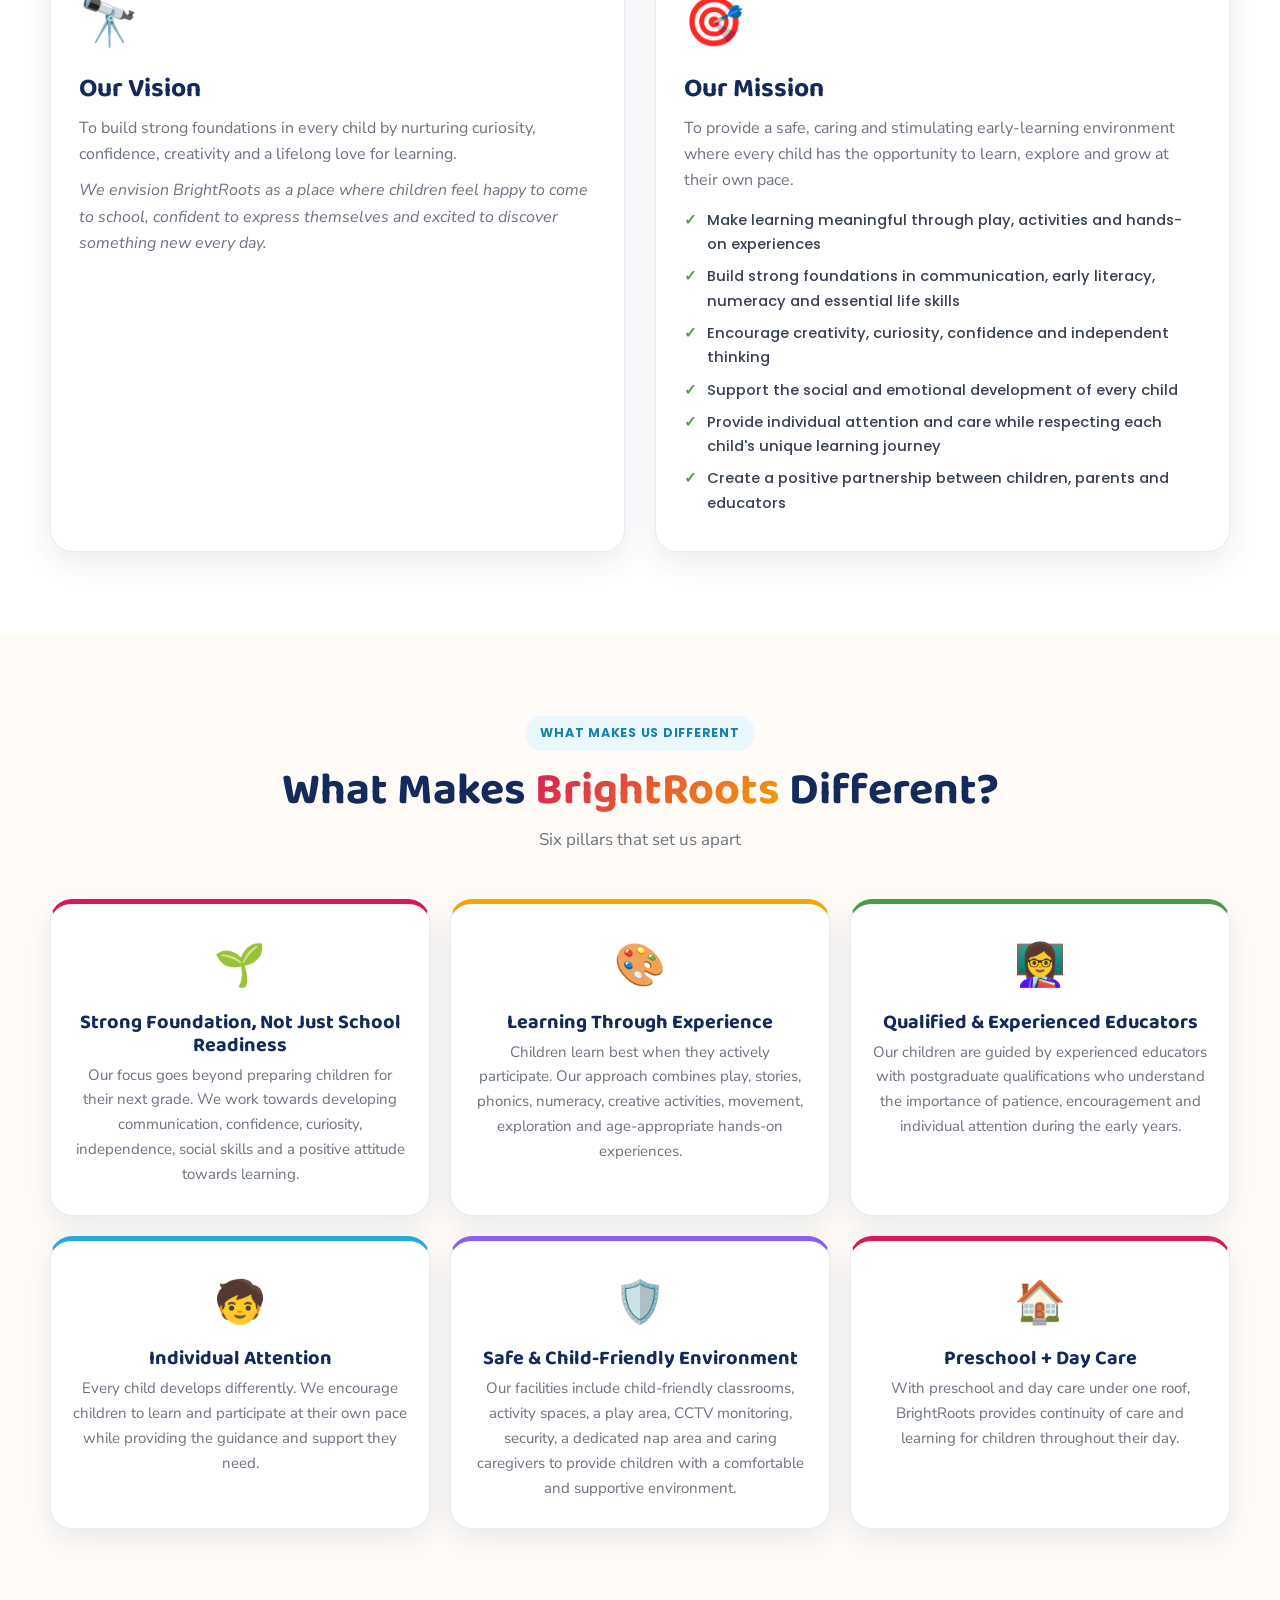
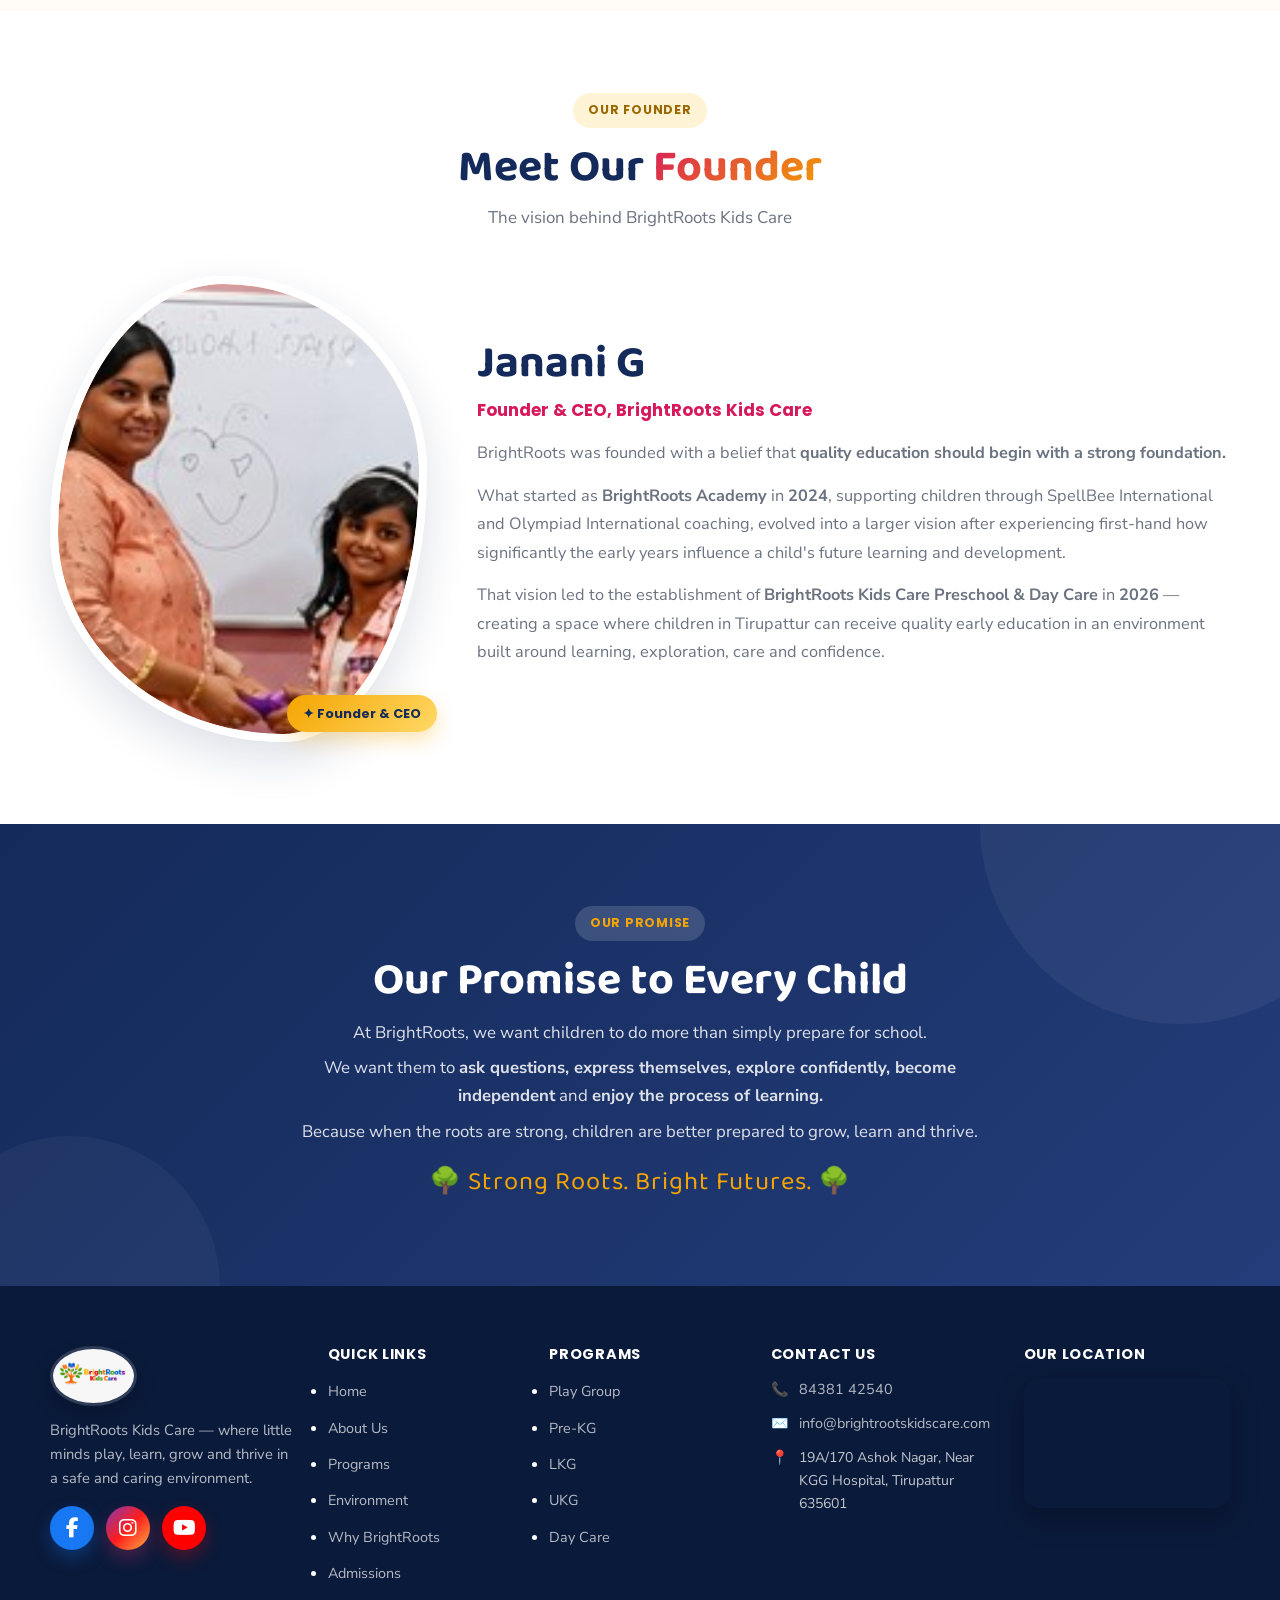
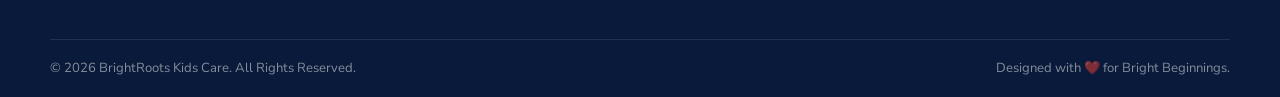
==== commit 5126e08e: "Refactor header and footer styles, enhance mobile menu Updated header and footer styles, modified mo" ====
--- a/about.html
+++ b/about.html
@@ -118,14 +118,16 @@
         /* ============================================================
                    HEADER
                    ============================================================ */
+           /* ============================================================
+                   HEADER
+                   ============================================================ */
         .header {
-            position: relative;
+            position: absolute;
             top: 0;
             left: 0;
             right: 0;
             z-index: 2000;
             padding: 18px 0 0;
-            background: transparent;
         }
         .header-inner {
             display: flex;
@@ -148,7 +150,6 @@
             height: 90px;
             border-radius: 50%;
             object-fit: cover;
-            object-position: center;
             border: 3px solid rgba(255, 255, 255, 0.6);
             box-shadow: 0 8px 24px rgba(6, 24, 61, 0.16);
         }
@@ -160,8 +161,9 @@
             font-family: 'Baloo 2', cursive;
             font-size: 1.4rem;
             font-weight: 700;
-            color: var(--navy);
+            color: #fff;
             display: block;
+            text-shadow: 0 2px 12px rgba(0, 0, 0, 0.2);
         }
         .brand-text .sub {
             font-family: 'Poppins', sans-serif;
@@ -169,8 +171,9 @@
             font-weight: 700;
             letter-spacing: .1em;
             text-transform: uppercase;
-            color: var(--pink);
+            color: var(--gold);
             display: block;
+            text-shadow: 0 1px 8px rgba(0, 0, 0, 0.15);
         }
 
         .nav {
@@ -233,6 +236,7 @@
             flex-shrink: 0;
         }
 
+        /* Mobile menu */
         .mobile-backdrop {
             position: fixed;
             inset: 0;
@@ -317,6 +321,7 @@
         .mobile-actions a.whatsapp {
             background: linear-gradient(135deg, var(--green), var(--green-glow));
         }
+
 
         /* ============================================================
                    PAGE BANNER — COLORFUL HERO
@@ -831,6 +836,9 @@
         /* ============================================================
                    FOOTER
                    ============================================================ */
+     /* ============================================================
+                   FOOTER
+                   ============================================================ */
         .footer {
             background: var(--navy-dark);
             color: #fff;
@@ -842,16 +850,16 @@
             gap: 34px;
         }
         .footer-logo-wrap {
-            display: inline-flex;
+            display: flex;
             align-items: center;
             gap: 12px;
             margin-bottom: 12px;
         }
         .footer-logo-wrap img {
-            width: 80px;
-            height: 80px;
+            height: 60px;
+            width: auto;
+            object-fit: contain;
             border-radius: 50%;
-            object-fit: cover;
             border: 3px solid rgba(255, 255, 255, 0.15);
             box-shadow: 0 8px 20px rgba(0, 0, 0, 0.2);
         }
@@ -878,7 +886,6 @@
             color: rgba(255, 255, 255, .7);
             font-size: .92rem;
             margin-bottom: 16px;
-            max-width: 300px;
         }
         .footer-social {
             display: flex;
@@ -920,7 +927,6 @@
         .footer-social .youtube:hover {
             box-shadow: 0 12px 25px rgba(255, 0, 0, .40);
         }
-
         .footer h4 {
             color: #fff;
             font-family: 'Poppins', sans-serif;
@@ -979,6 +985,23 @@
         .footer-bottom p {
             color: rgba(255, 255, 255, .5);
             font-size: .82rem;
+        }
+        @media (max-width: 1100px) {
+            .footer-grid {
+                grid-template-columns: 1fr 1fr 1fr;
+            }
+        }
+        @media (max-width: 760px) {
+            .footer-grid {
+                grid-template-columns: 1fr;
+                gap: 28px;
+            }
+            .footer {
+                padding-bottom: 90px;
+            }
+            .footer-logo-wrap img {
+                height: 50px;
+            }
         }
 
         /* ============================================================
@@ -1038,31 +1061,20 @@
         .whatsapp-float:hover {
             transform: scale(1.08);
         }
-
-        /* ============================================================
-                   SCROLL ANIMATIONS
-                   ============================================================ */
-        .scroll-animate {
-            opacity: 0;
-            transform: translateY(30px);
-            transition: opacity .7s ease, transform .7s ease;
-        }
-        .scroll-animate.visible {
-            opacity: 1;
-            transform: translateY(0);
-        }
-
-        /* ============================================================
-                   RESPONSIVE
-                   ============================================================ */
-        @media (max-width: 1100px) {
-            .footer-grid {
-                grid-template-columns: 1fr 1fr 1fr;
-            }
-            .diff-grid {
-                grid-template-columns: repeat(2, 1fr);
-            }
-        }
+        @media (max-width: 760px) {
+            .sticky-bar {
+                display: block;
+            }
+            .whatsapp-float {
+                bottom: 80px;
+                width: 52px;
+                height: 52px;
+                font-size: 22px;
+                right: 16px;
+            }
+        }
+
+    
 
         @media (max-width: 900px) {
             .nav {
@@ -1210,19 +1222,19 @@
     <!-- ============================================================
     HEADER
     ============================================================ -->
-    <header class="header" id="header">
+ <header class="header" id="header">
         <div class="container header-inner">
             <a href="index.html" class="brand-logo" aria-label="BrightRoots Kids Care Home">
                 <img src="images/logo.jpg" alt="BrightRoots Kids Care" />
             </a>
 
             <nav class="nav" aria-label="Main navigation">
-               <a href="index.html">Home</a>
-        <a href="about.html" class="active">About Us</a>
-        <a href="programs.html">Programs</a>
-        <a href="whybrightroots.html">Why BrightRoots</a>
-        <a href="gallery.html">Gallery</a>
-        <a href="admissions.html">Admissions</a>
+                <a href="index.html" class="active">Home</a>
+                <a href="about.html">About Us</a>
+                <a href="programs.html">Programs</a>
+                <a href="whybrightroots.html">Why BrightRoots</a>
+                <a href="gallery.html">Gallery</a>
+                <a href="admissions.html">Admissions</a>
             </nav>
 
             <a class="header-phone" href="tel:918438142540">📞 84381 42540</a>
@@ -1238,16 +1250,16 @@
     <aside class="mobile-menu" id="mobileMenu" aria-hidden="true">
         <button class="mobile-close" id="closeMenu" type="button" aria-label="Close menu">✕</button>
         <div class="mobile-logo">
-            <img src="images/kidslogo.jpg" alt="BrightRoots Kids Care" />
+            <img src="images/logo.jpg" alt="BrightRoots Kids Care" />
         </div>
-        <a href="index.html">Home</a>
-        <a href="about.html" class="active">About Us</a>
+        <a href="index.html" class="active">Home</a>
+        <a href="about.html">About Us</a>
         <a href="programs.html">Programs</a>
-        <a href="whybrightroots">Why BrightRoots</a>
+        <a href="whybrightroots.html">Why BrightRoots</a>
         <a href="gallery.html">Gallery</a>
         <a href="admissions.html">Admissions</a>
         <div class="mobile-actions">
-            <a href="admissions.html#contact">📅 Enquire Now</a>
+            <a href="admissions.html">📅 Enquire Now</a>
             <a class="whatsapp" href="https://wa.me/918438142540?text=Hello%20BrightRoots%20Kids%20Care%2C%20I%20would%20like%20to%20know%20more%20about%20admission%20for%20my%20child." target="_blank" rel="noopener">💬 WhatsApp Us</a>
         </div>
     </aside>
@@ -1434,7 +1446,7 @@
         </div>
     </section>
 
-    <!-- ============================================================
+   <!-- ============================================================
     FOOTER
     ============================================================ -->
     <footer class="footer" id="contact">
@@ -1465,8 +1477,8 @@
                         <li><a href="about.html">About Us</a></li>
                         <li><a href="programs.html">Programs</a></li>
                         <li><a href="environment.html">Environment</a></li>
-                        <li><a href="franchise.html">Franchise</a></li>
-                        <li><a href="admissions.html#contact">Admissions</a></li>
+                        <li><a href="whybrightroots.html">Why BrightRoots</a></li>
+                        <li><a href="admissions.html">Admissions</a></li>
                     </ul>
                 </div>
 
@@ -1525,10 +1537,10 @@
         document.addEventListener('DOMContentLoaded', function() {
 
             /* ----- Mobile menu ----- */
-            var menuToggle = document.getElementById('menuToggle');
-            var mobileMenu = document.getElementById('mobileMenu');
-            var mobileBackdrop = document.getElementById('mobileBackdrop');
-            var closeMenu = document.getElementById('closeMenu');
+            const menuToggle = document.getElementById('menuToggle');
+            const mobileMenu = document.getElementById('mobileMenu');
+            const mobileBackdrop = document.getElementById('mobileBackdrop');
+            const closeMenu = document.getElementById('closeMenu');
 
             function setMenu(open) {
                 mobileMenu.classList.toggle('open', open);
@@ -1537,20 +1549,12 @@
                 menuToggle.setAttribute('aria-expanded', String(open));
                 document.body.classList.toggle('menu-open', open);
             }
-            if (menuToggle) {
-                menuToggle.addEventListener('click', function() { setMenu(true); });
-            }
-            if (closeMenu) {
-                closeMenu.addEventListener('click', function() { setMenu(false); });
-            }
-            if (mobileBackdrop) {
-                mobileBackdrop.addEventListener('click', function() { setMenu(false); });
-            }
-            if (mobileMenu) {
-                mobileMenu.querySelectorAll('a').forEach(function(a) {
-                    a.addEventListener('click', function() { setMenu(false); });
-                });
-            }
+            menuToggle && menuToggle.addEventListener('click', () => setMenu(true));
+            closeMenu && closeMenu.addEventListener('click', () => setMenu(false));
+            mobileBackdrop && mobileBackdrop.addEventListener('click', () => setMenu(false));
+            mobileMenu && mobileMenu.querySelectorAll('a').forEach(function(a) {
+                a.addEventListener('click', () => setMenu(false));
+            });
             document.addEventListener('keydown', function(e) {
                 if (e.key === 'Escape') setMenu(false);
             });
@@ -1559,29 +1563,46 @@
             var yearEl = document.getElementById('year');
             if (yearEl) yearEl.textContent = new Date().getFullYear();
 
-            /* ----- Scroll animations (IntersectionObserver) ----- */
-            var animElements = document.querySelectorAll('.scroll-animate');
-
-            var observerOptions = {
-                threshold: 0.12,
-                rootMargin: '0px 0px -20px 0px'
-            };
-
-            var observer = new IntersectionObserver(function(entries) {
-                entries.forEach(function(entry) {
-                    if (entry.isIntersecting) {
-                        var delay = parseInt(entry.target.getAttribute('data-delay')) || 0;
-                        setTimeout(function() {
-                            entry.target.classList.add('visible');
-                        }, delay);
-                        observer.unobserve(entry.target);
-                    }
+            /* ----- Hero slider ----- */
+            var slides = document.querySelectorAll('.hero-slide');
+            var dots = document.querySelectorAll('.hero-dot');
+            var current = 0;
+            var timer = null;
+            var SLIDE_TIME = 5000;
+            var reduceMotion = window.matchMedia('(prefers-reduced-motion: reduce)').matches;
+
+            function goTo(index) {
+                slides[current].classList.remove('active');
+                if (dots[current]) dots[current].classList.remove('active');
+                current = (index + slides.length) % slides.length;
+                slides[current].classList.add('active');
+                if (dots[current]) dots[current].classList.add('active');
+            }
+
+            function next() { goTo(current + 1); }
+
+            function startAuto() {
+                if (reduceMotion) return;
+                stopAuto();
+                timer = setInterval(next, SLIDE_TIME);
+            }
+
+            function stopAuto() {
+                if (timer) clearInterval(timer);
+            }
+
+            function restartAuto() { stopAuto();
+                startAuto(); }
+
+            if (slides.length) {
+                dots.forEach(function(btn) {
+                    btn.addEventListener('click', function() {
+                        goTo(parseInt(this.dataset.slide, 10));
+                        restartAuto();
+                    });
                 });
-            }, observerOptions);
-
-            animElements.forEach(function(el) {
-                observer.observe(el);
-            });
+                startAuto();
+            }
 
         });
     </script>
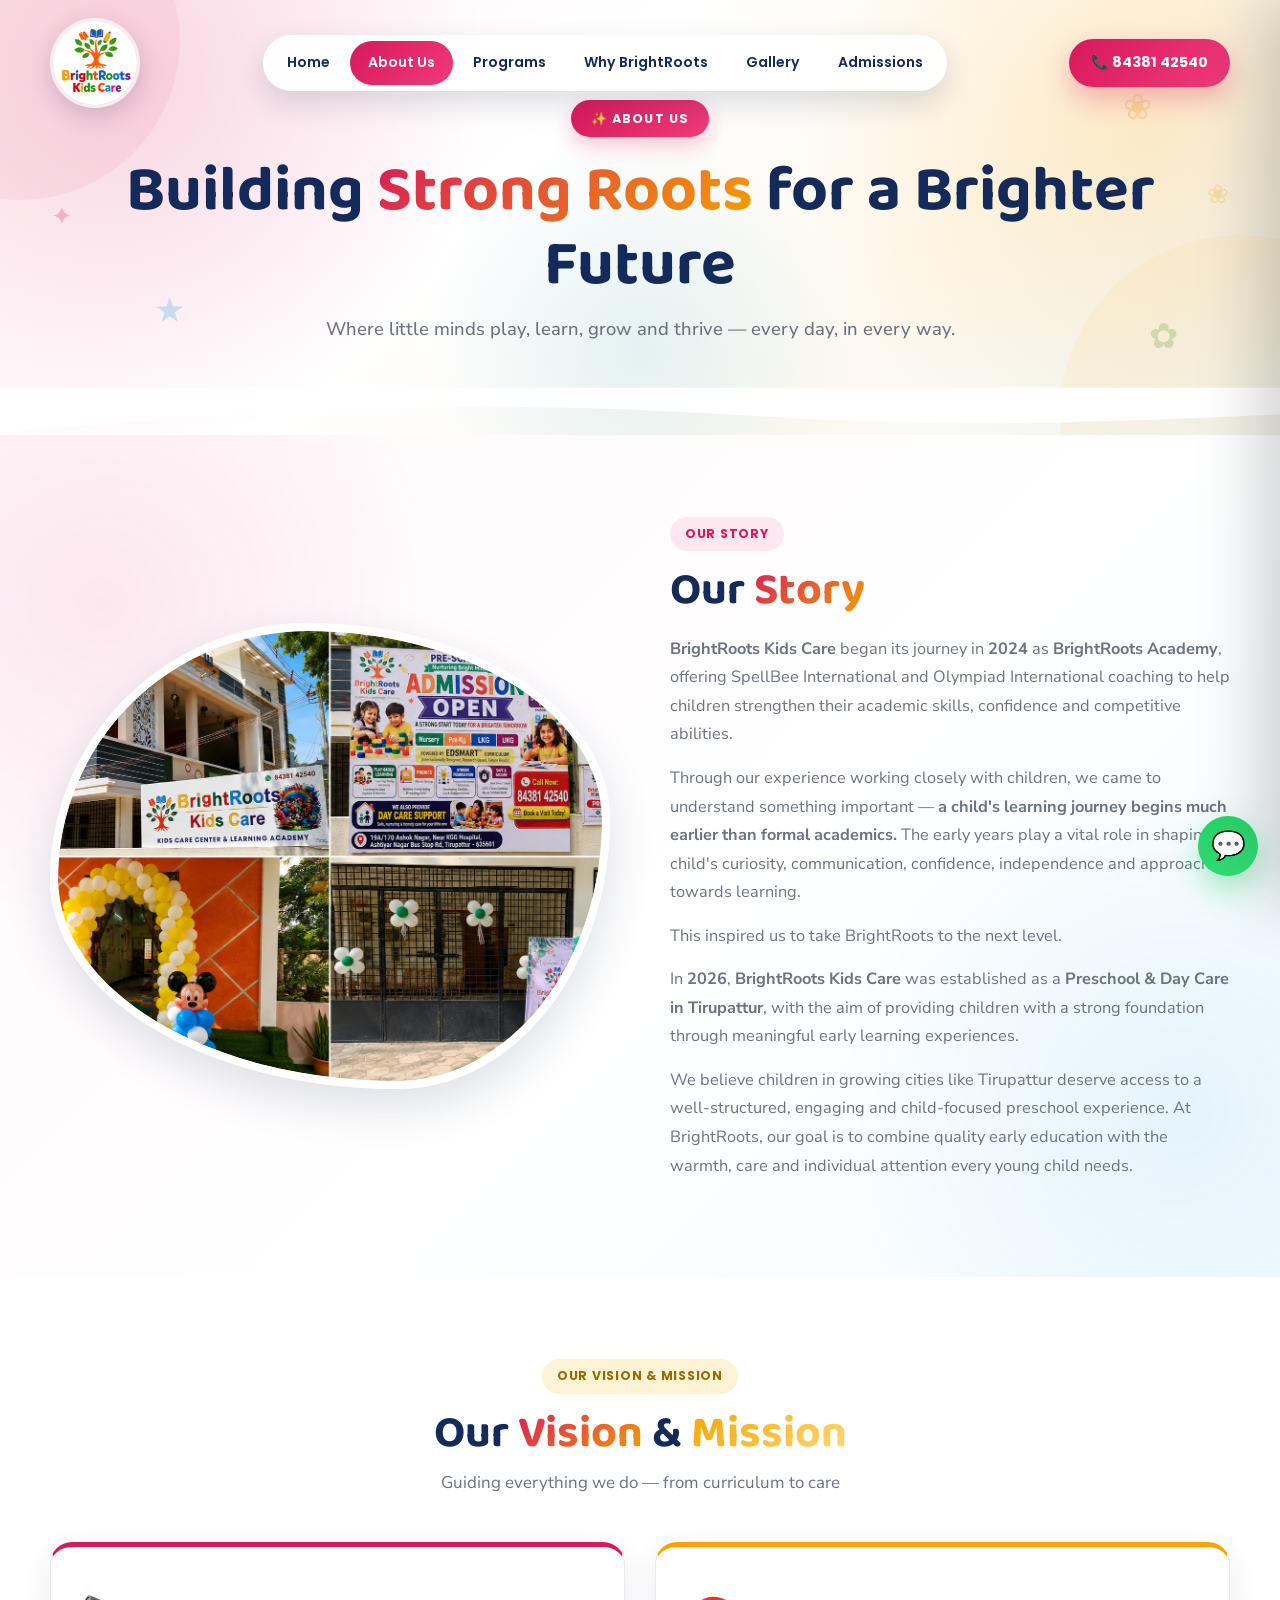
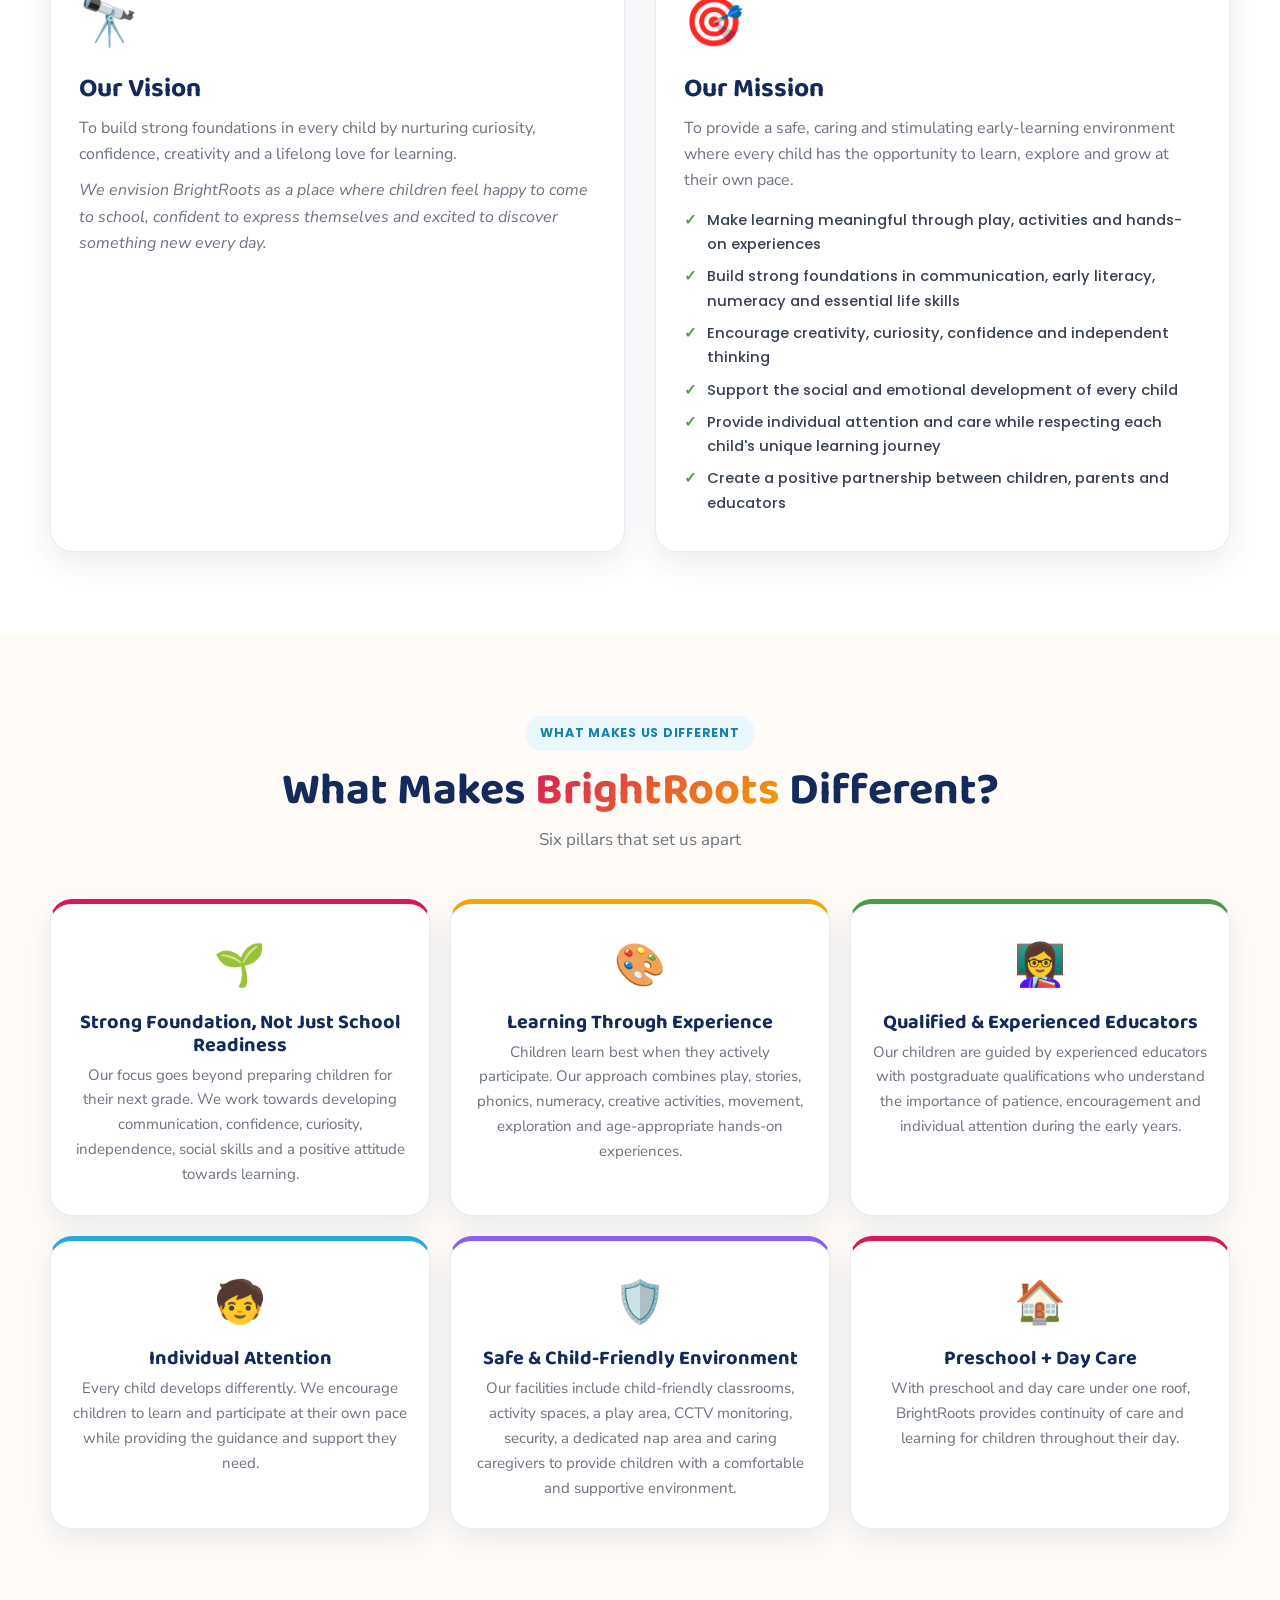
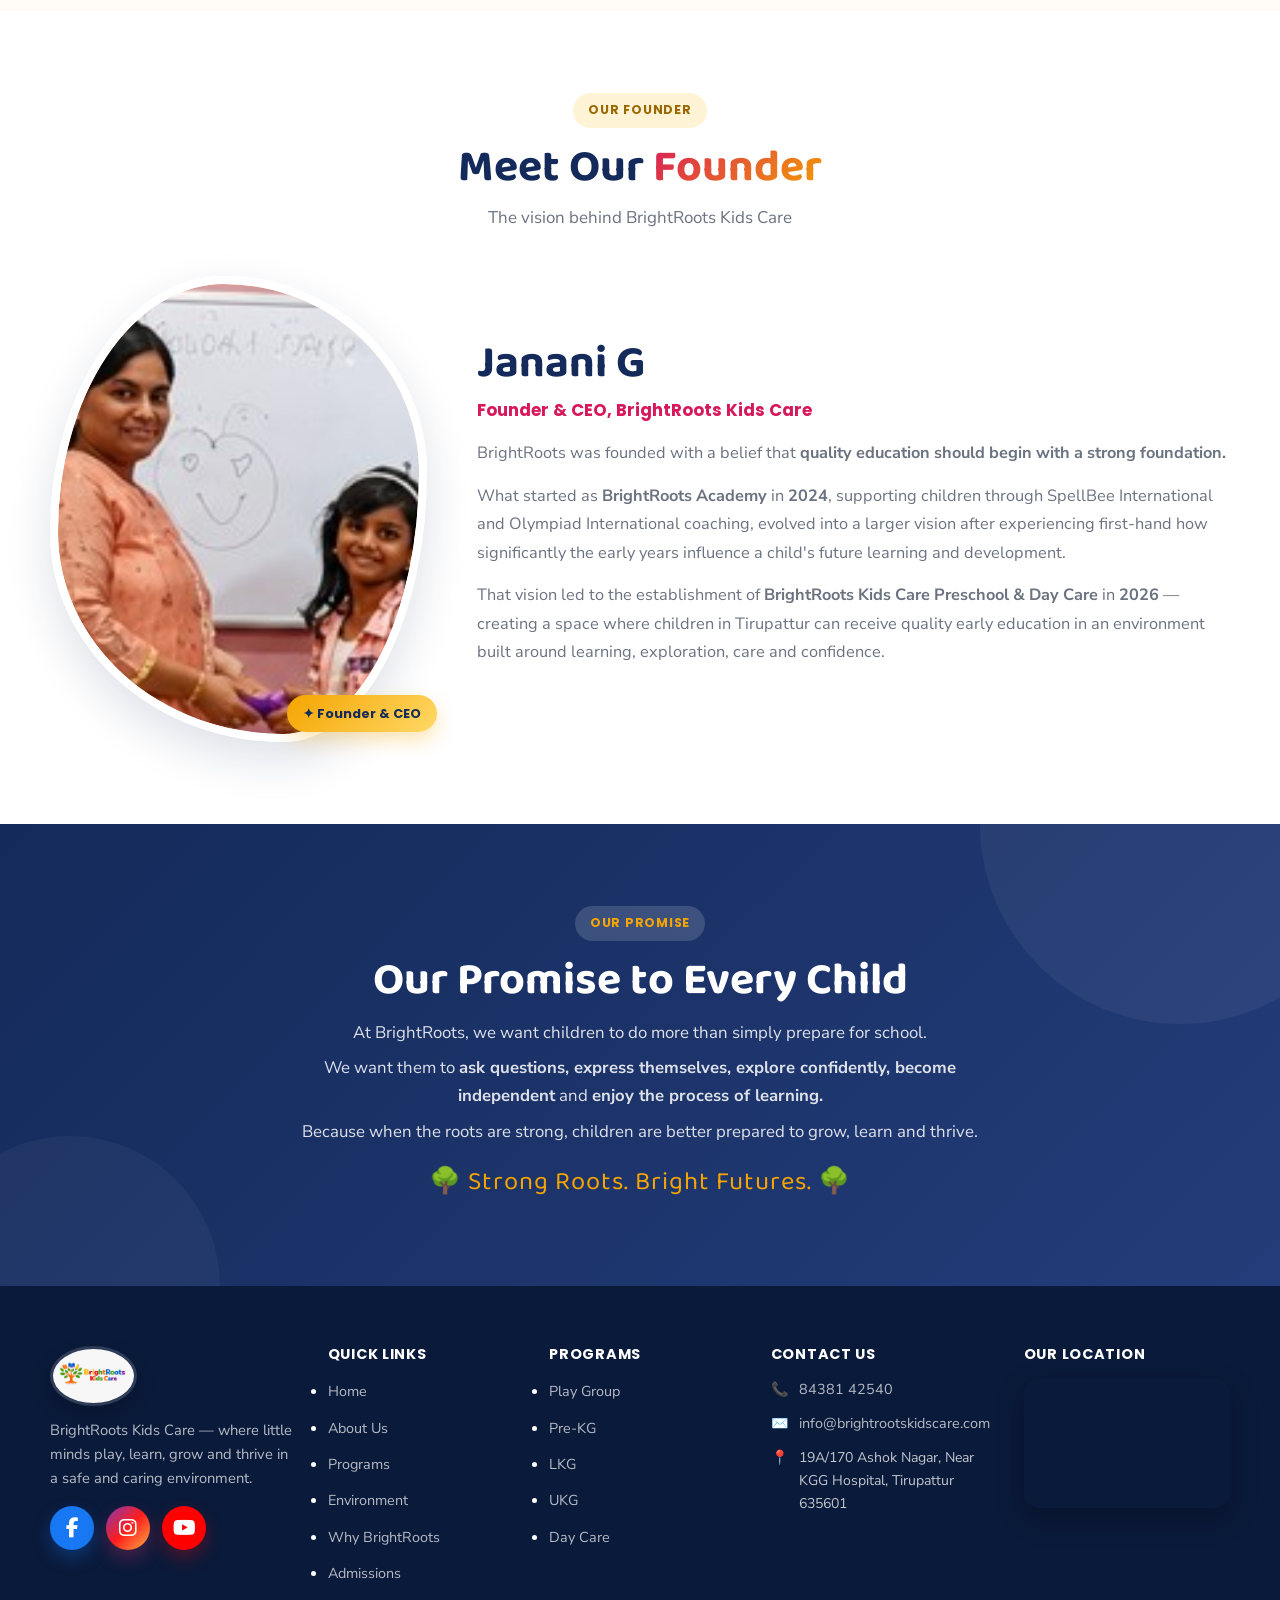
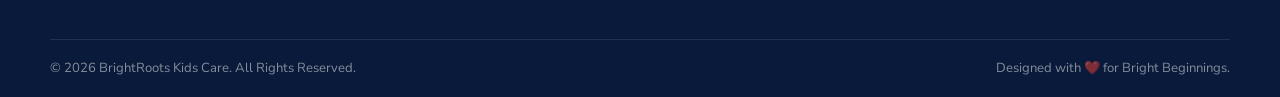
==== commit 739916c5: "Update navigation links and active states in about.html" ====
--- a/about.html
+++ b/about.html
@@ -1229,8 +1229,8 @@
             </a>
 
             <nav class="nav" aria-label="Main navigation">
-                <a href="index.html" class="active">Home</a>
-                <a href="about.html">About Us</a>
+                <a href="index.html">Home</a>
+                <a href="about.html" class="active">About Us</a>
                 <a href="programs.html">Programs</a>
                 <a href="whybrightroots.html">Why BrightRoots</a>
                 <a href="gallery.html">Gallery</a>
@@ -1252,14 +1252,14 @@
         <div class="mobile-logo">
             <img src="images/logo.jpg" alt="BrightRoots Kids Care" />
         </div>
-        <a href="index.html" class="active">Home</a>
-        <a href="about.html">About Us</a>
+        <a href="index.html">Home</a>
+        <a href="about.html" class="active">About Us</a>
         <a href="programs.html">Programs</a>
         <a href="whybrightroots.html">Why BrightRoots</a>
         <a href="gallery.html">Gallery</a>
         <a href="admissions.html">Admissions</a>
         <div class="mobile-actions">
-            <a href="admissions.html">📅 Enquire Now</a>
+            <a href="admissions.html#contact">📅 Enquire Now</a>
             <a class="whatsapp" href="https://wa.me/918438142540?text=Hello%20BrightRoots%20Kids%20Care%2C%20I%20would%20like%20to%20know%20more%20about%20admission%20for%20my%20child." target="_blank" rel="noopener">💬 WhatsApp Us</a>
         </div>
     </aside>
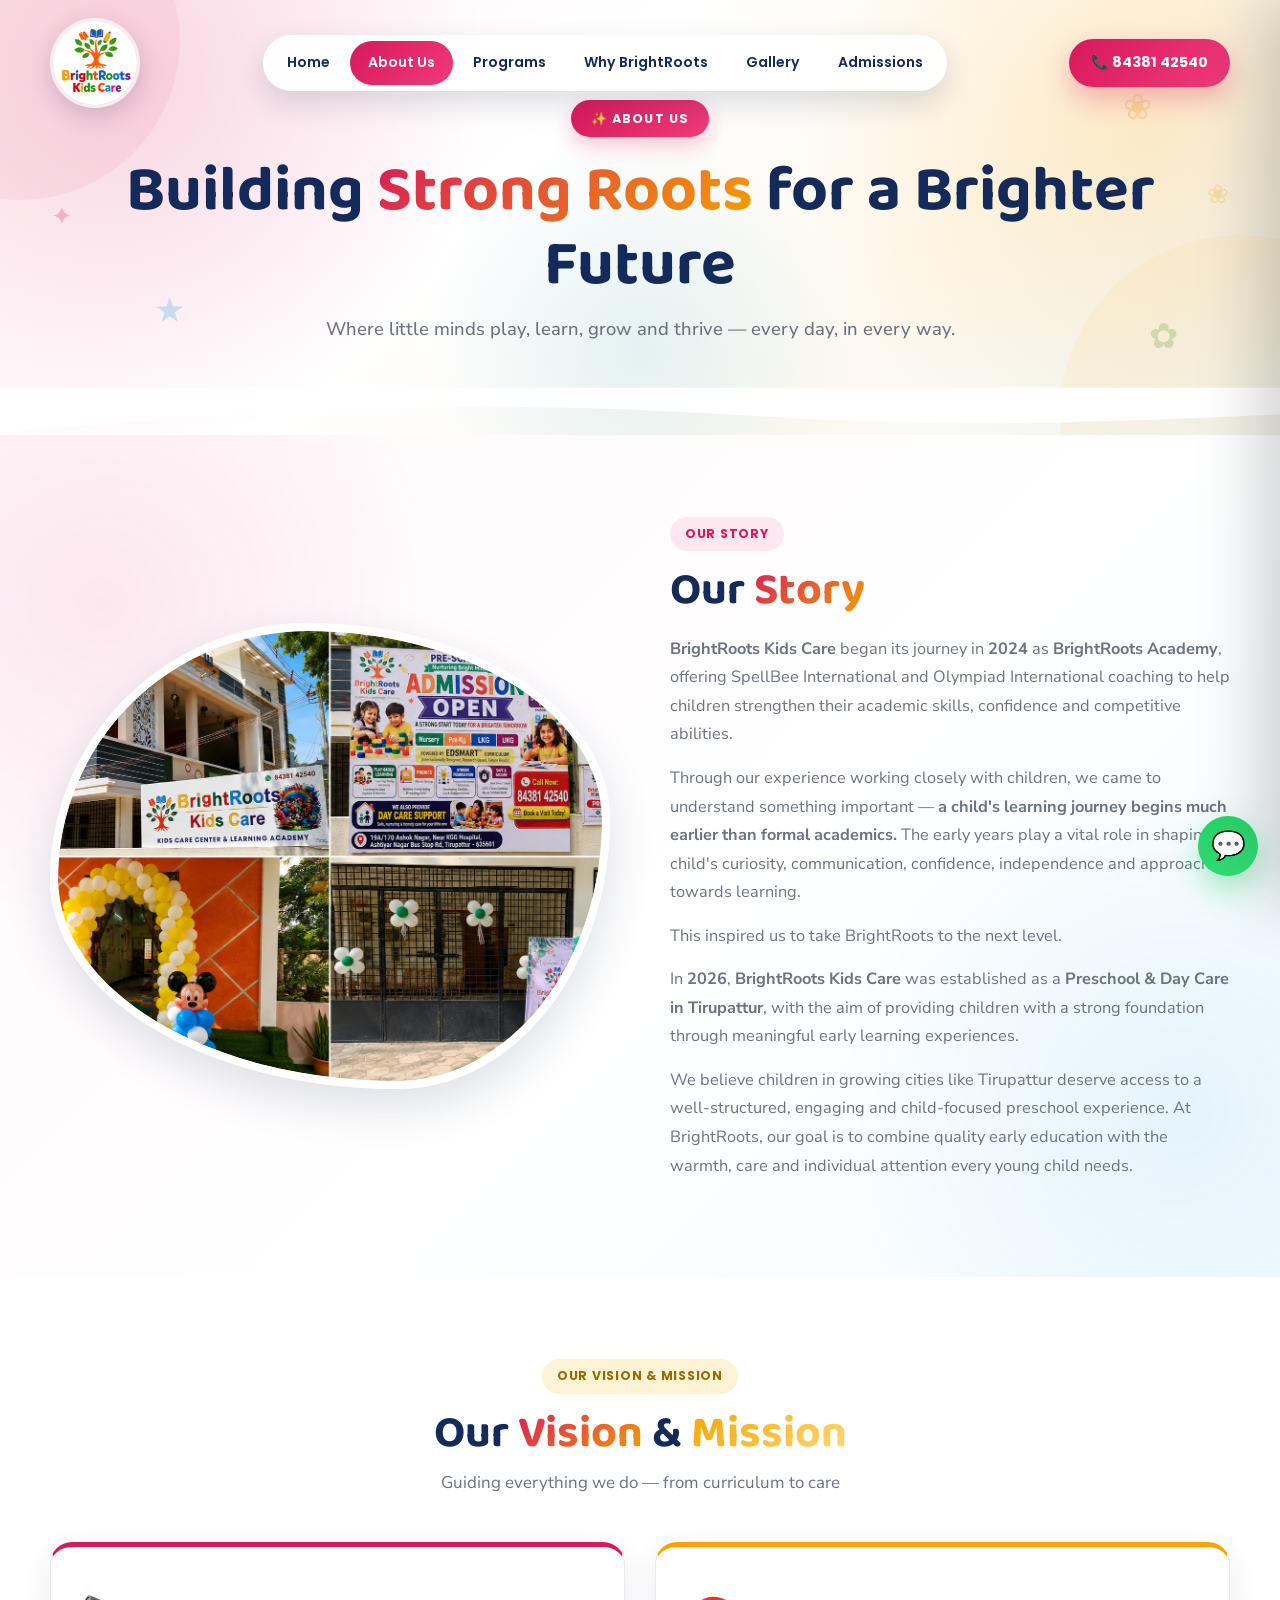
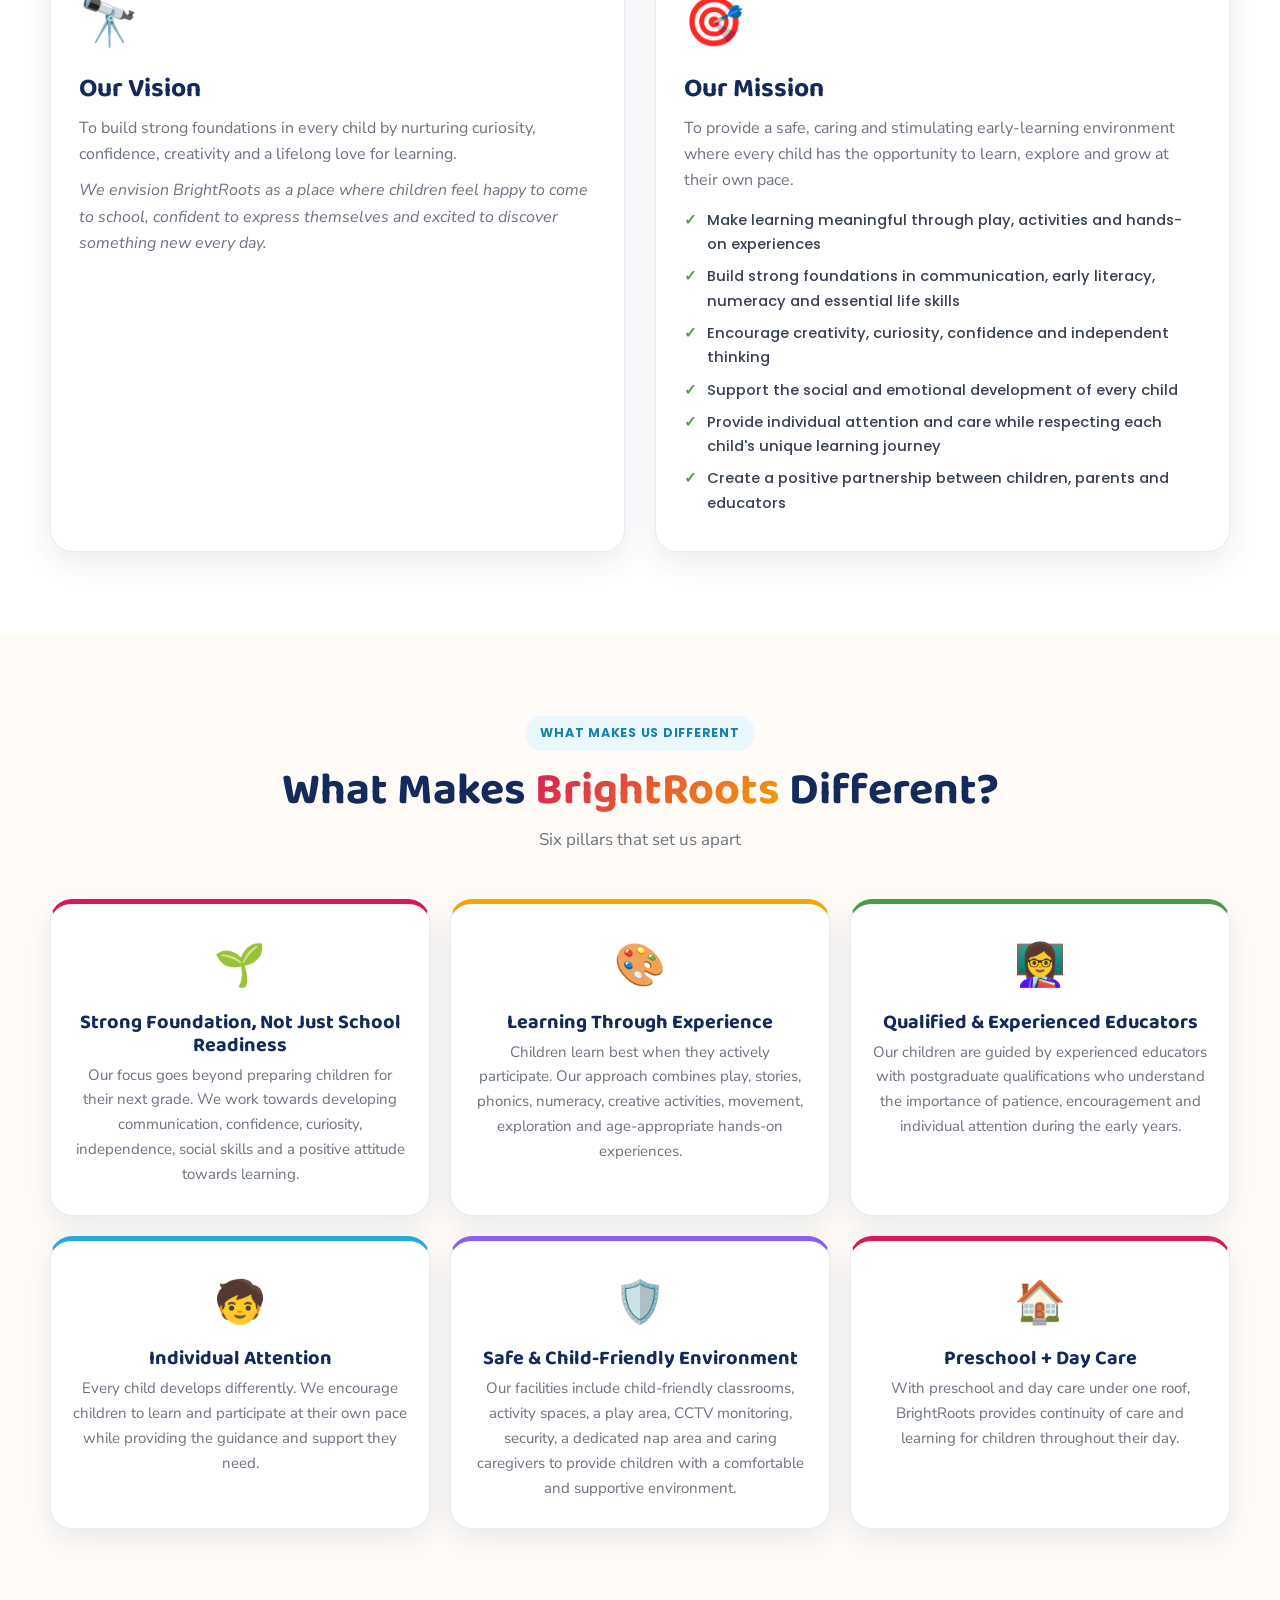
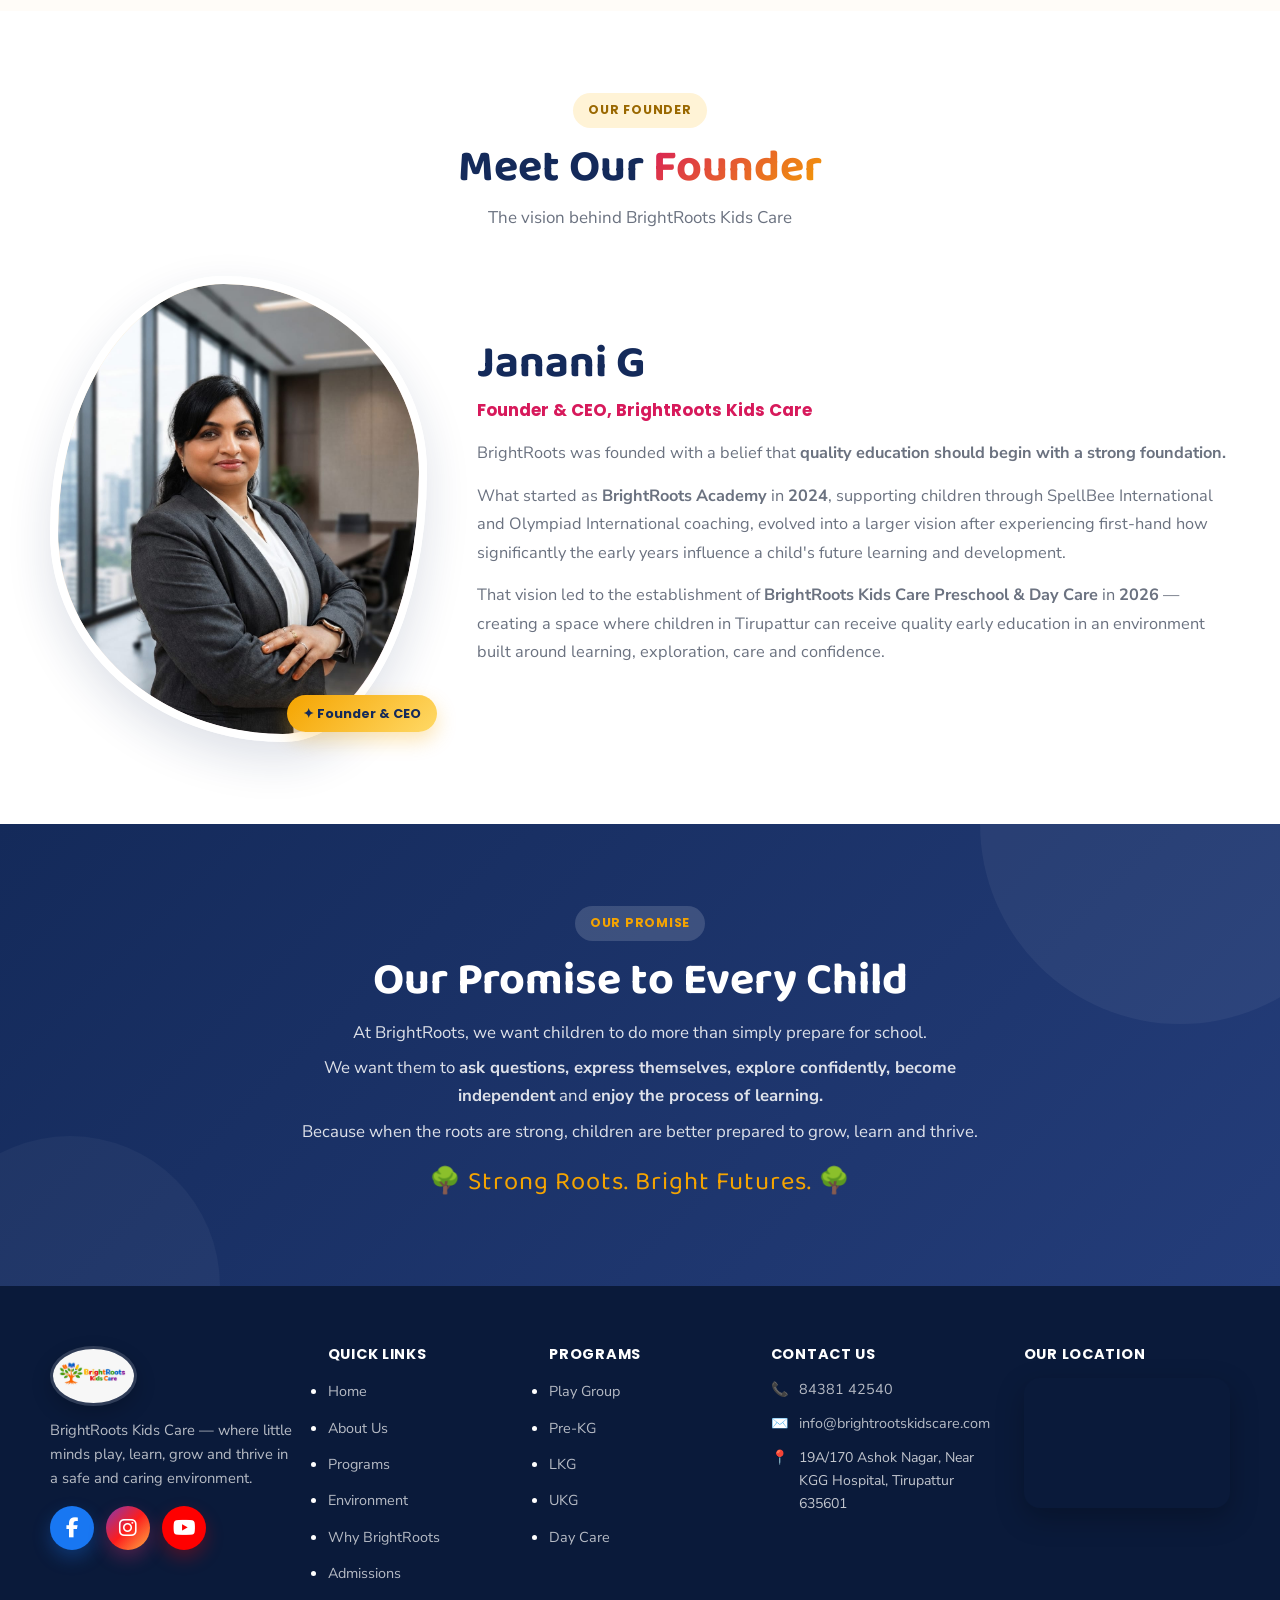
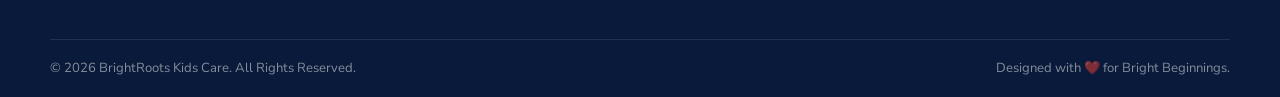
==== commit 6200c2cb: "Update founder image in about.html" ====
--- a/about.html
+++ b/about.html
@@ -1413,7 +1413,7 @@
             <div class="founder-grid">
                 <div class="founder-photo scroll-animate" data-delay="100">
                     <div class="blob-frame">
-                        <img src="images/teacher2.jpg" alt="Janani G - Founder & CEO of BrightRoots Kids Care" loading="lazy" />
+                        <img src="images/founder.jpg" alt="Janani G - Founder & CEO of BrightRoots Kids Care" loading="lazy" />
                     </div>
                     <span class="founder-badge">✦ Founder &amp; CEO</span>
                 </div>
